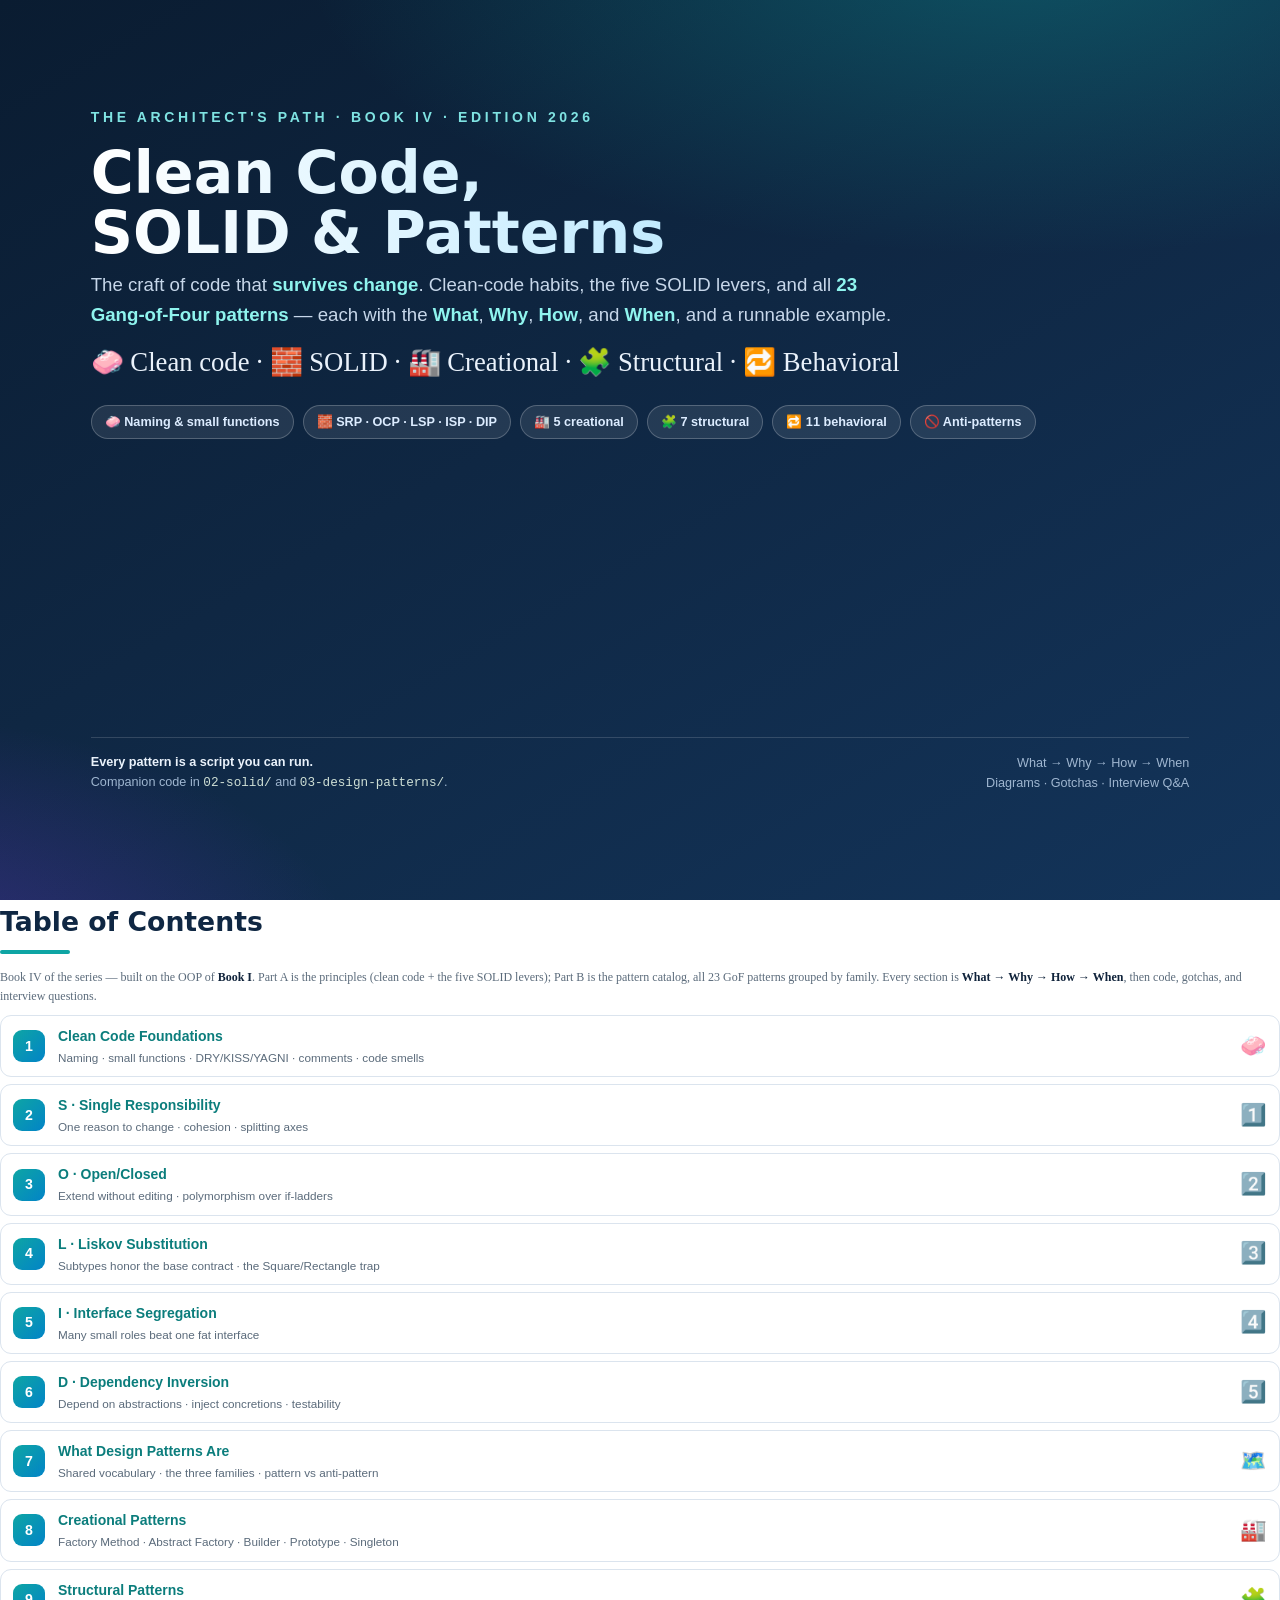
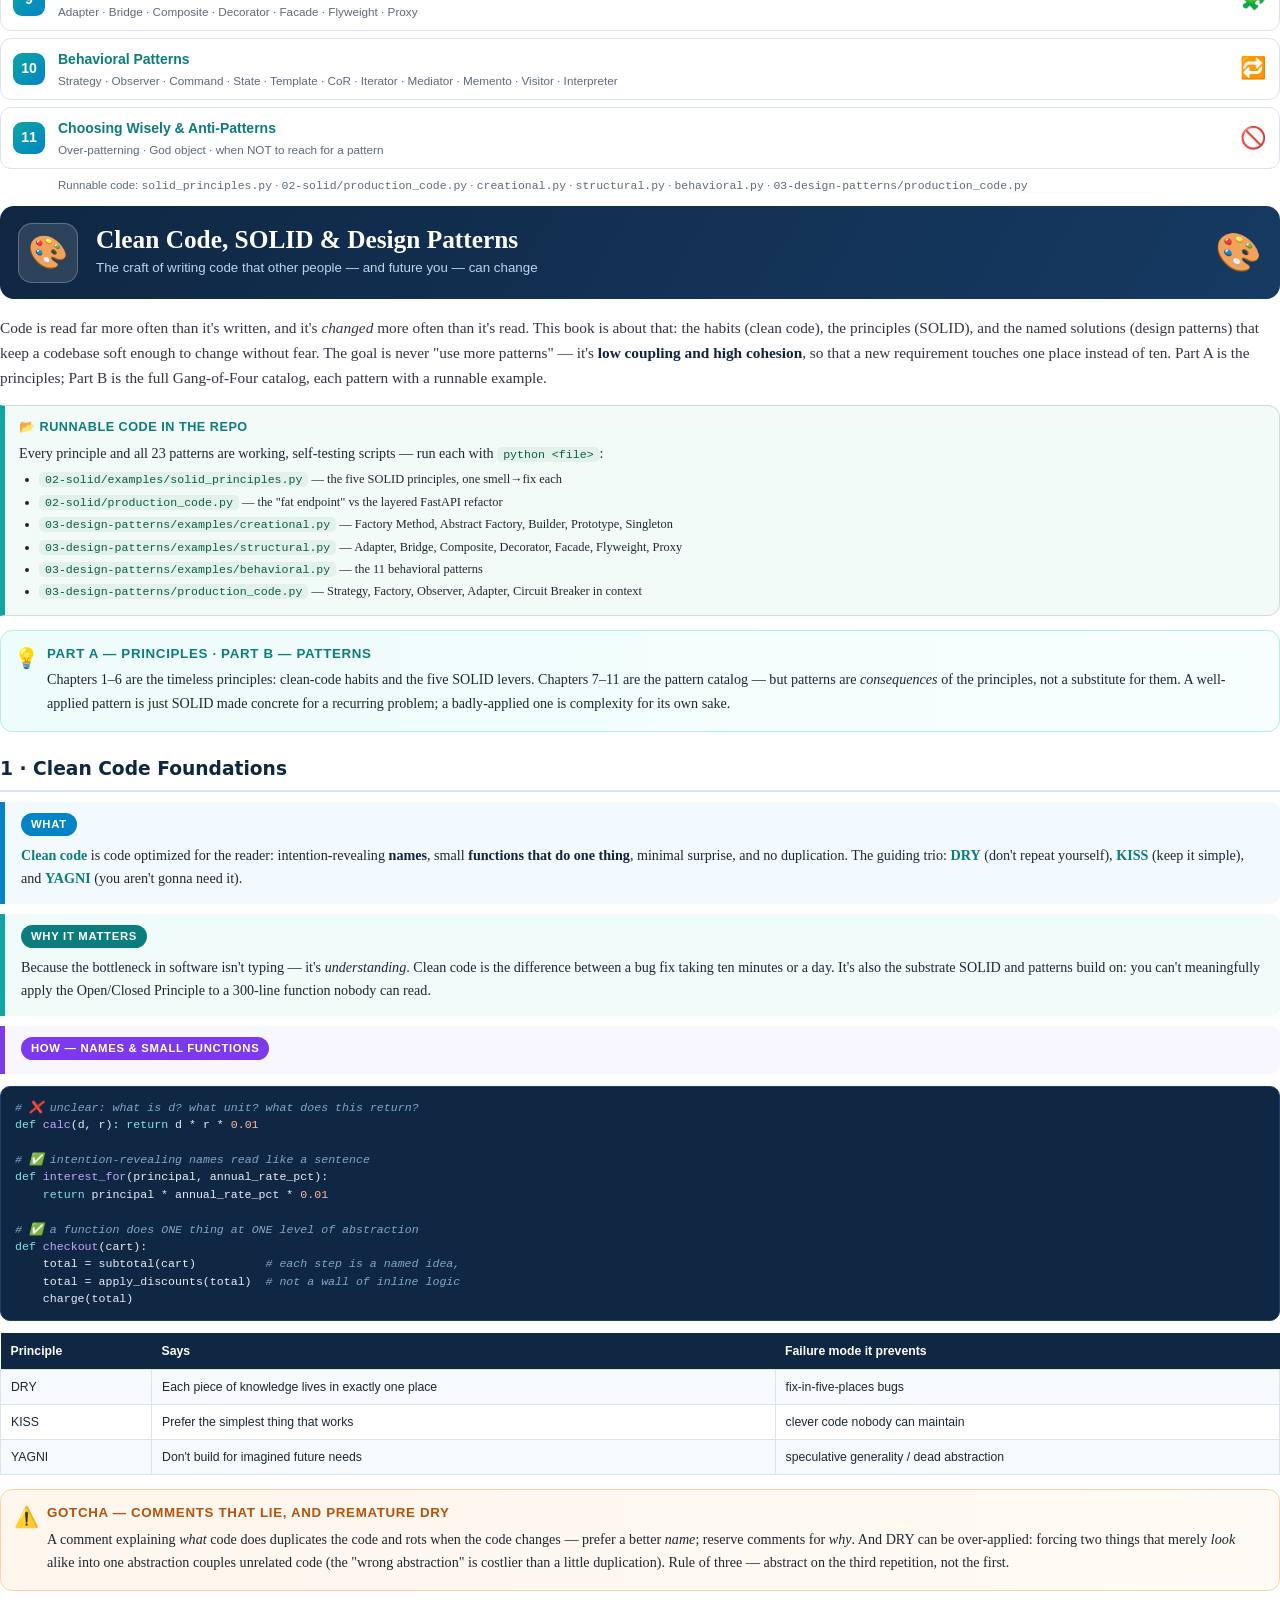
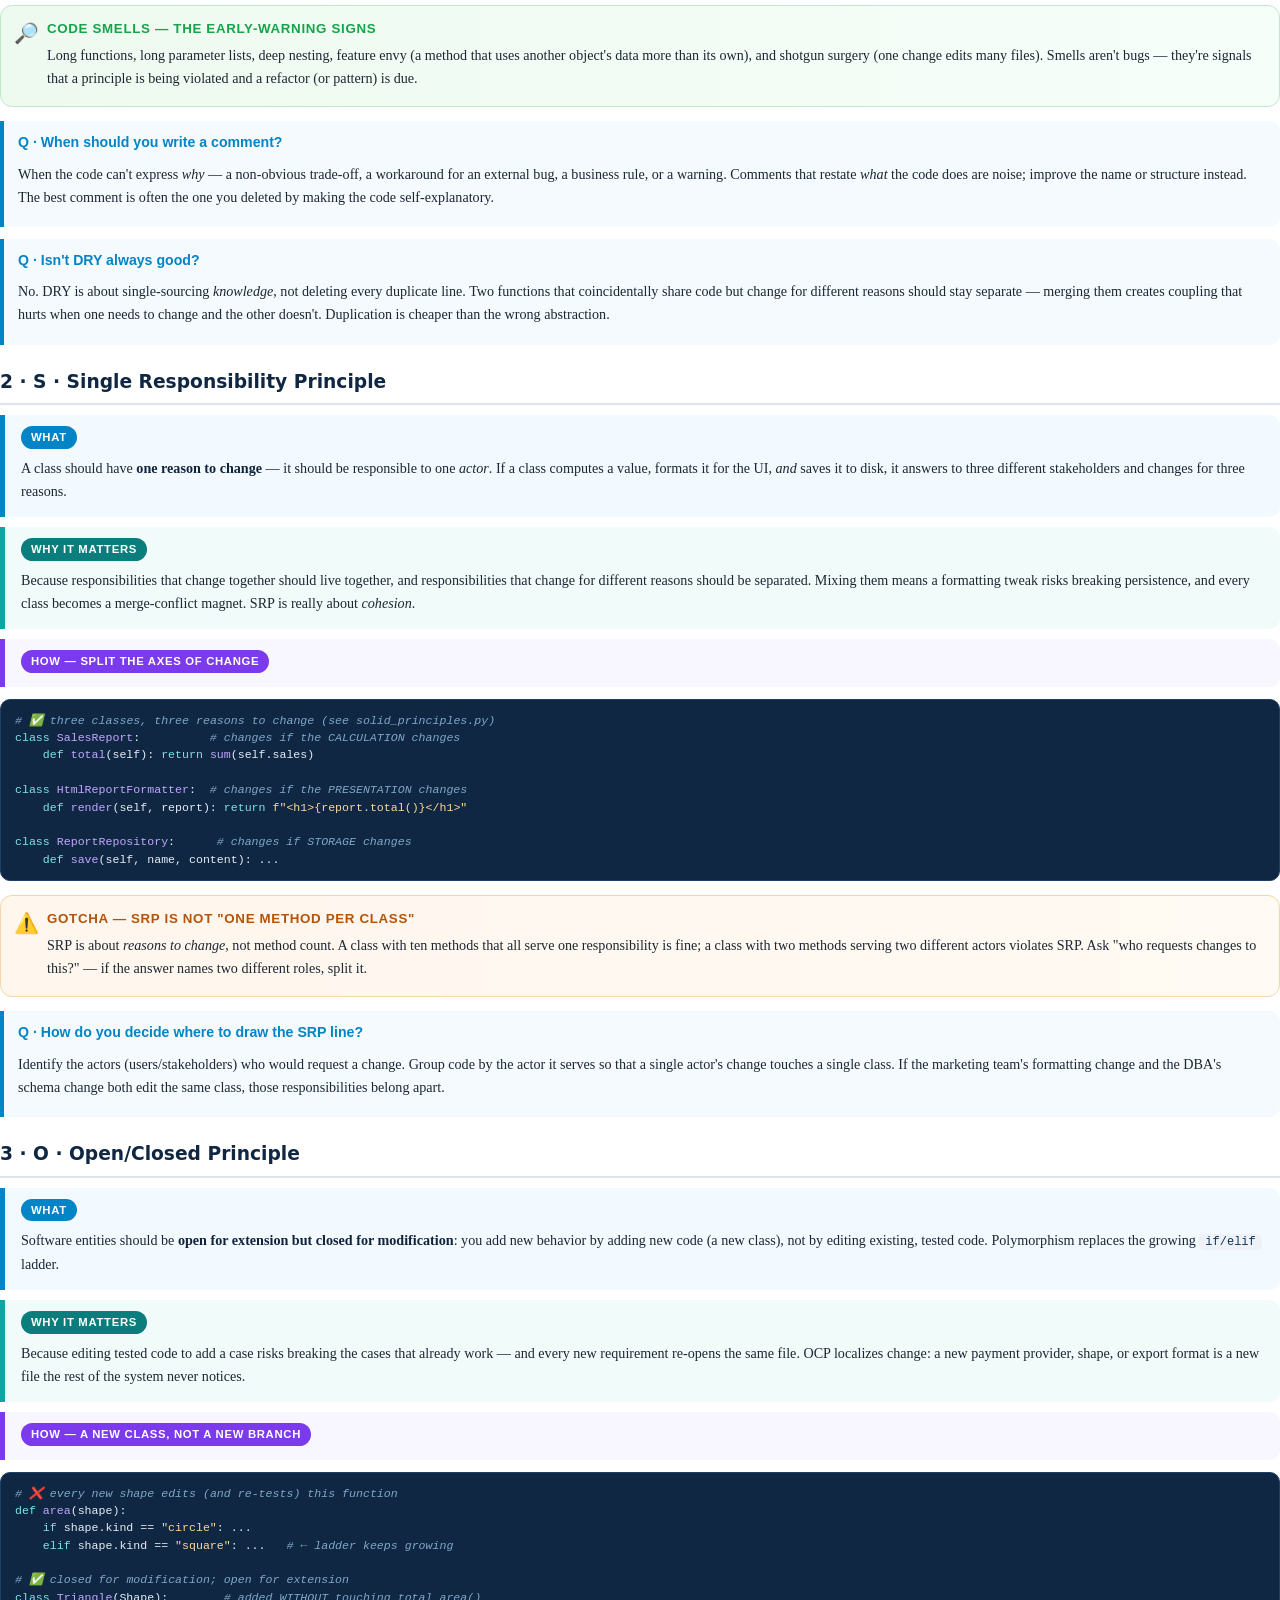
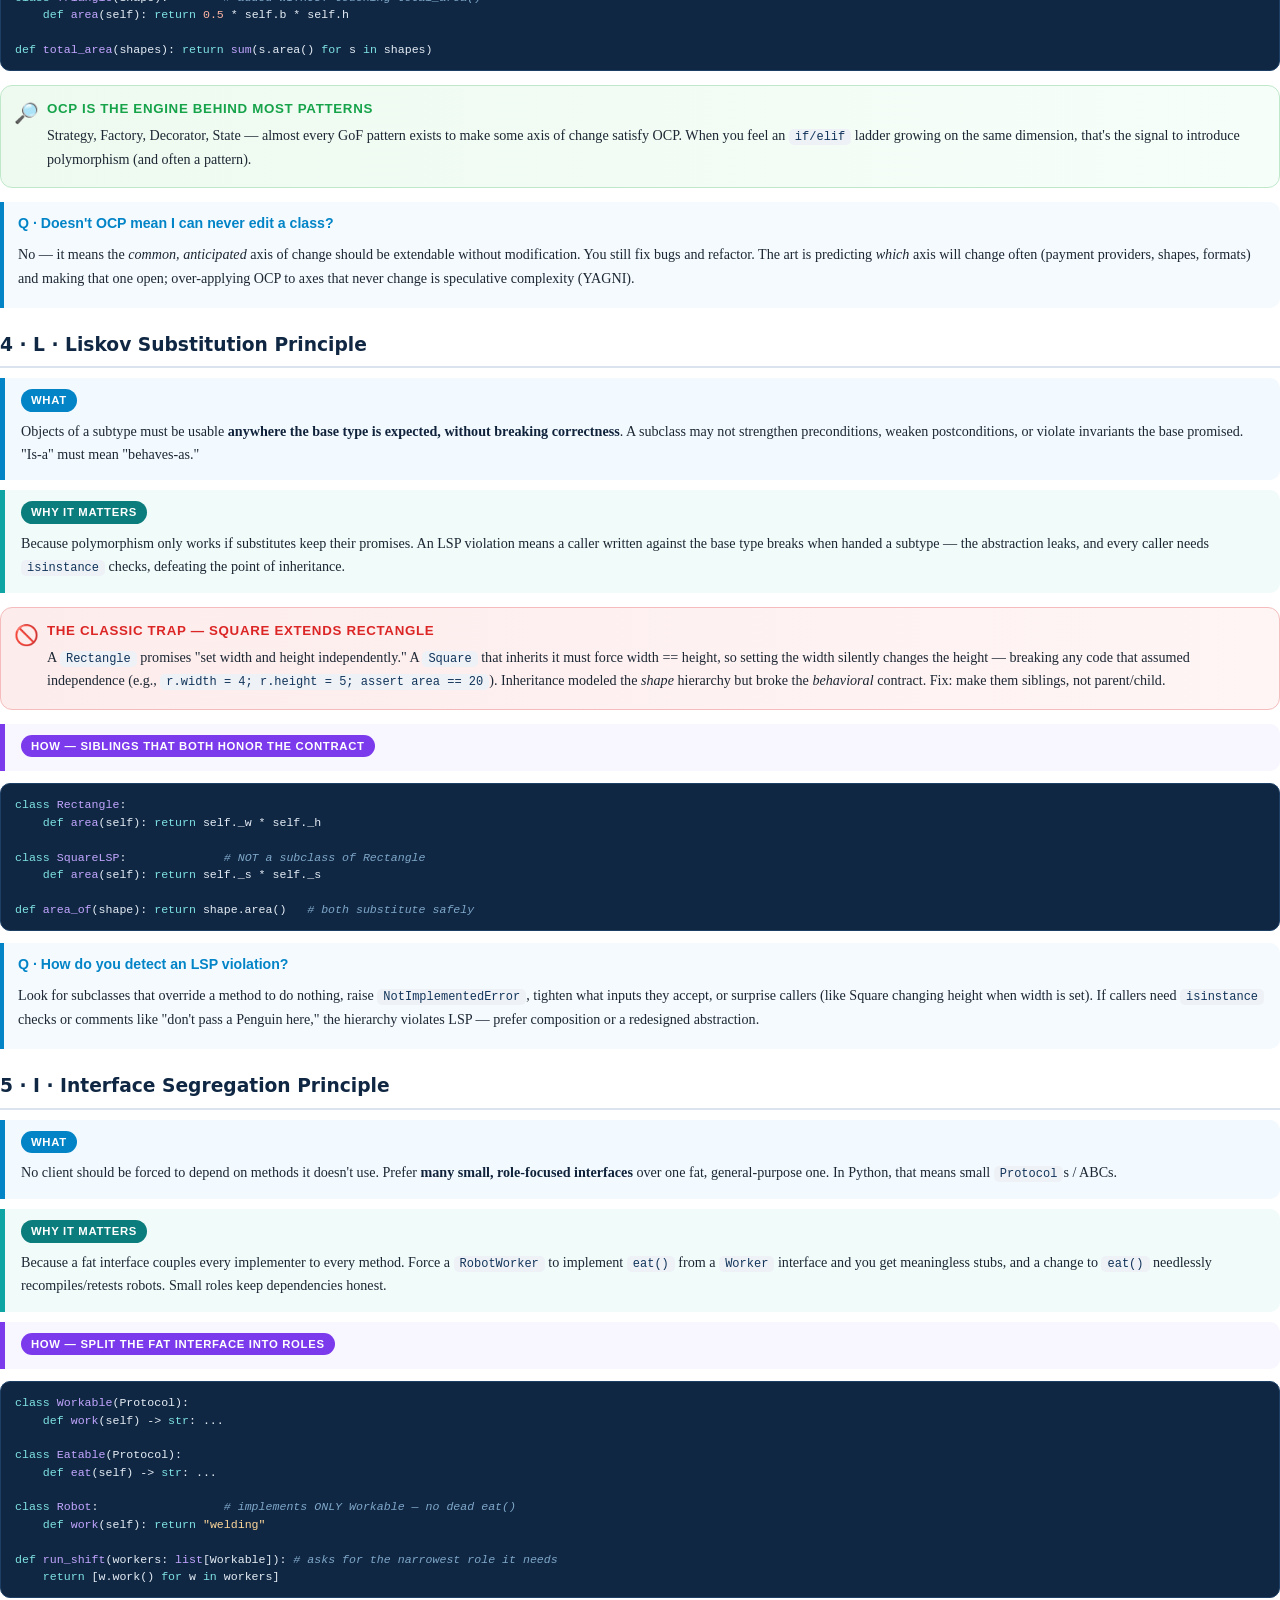
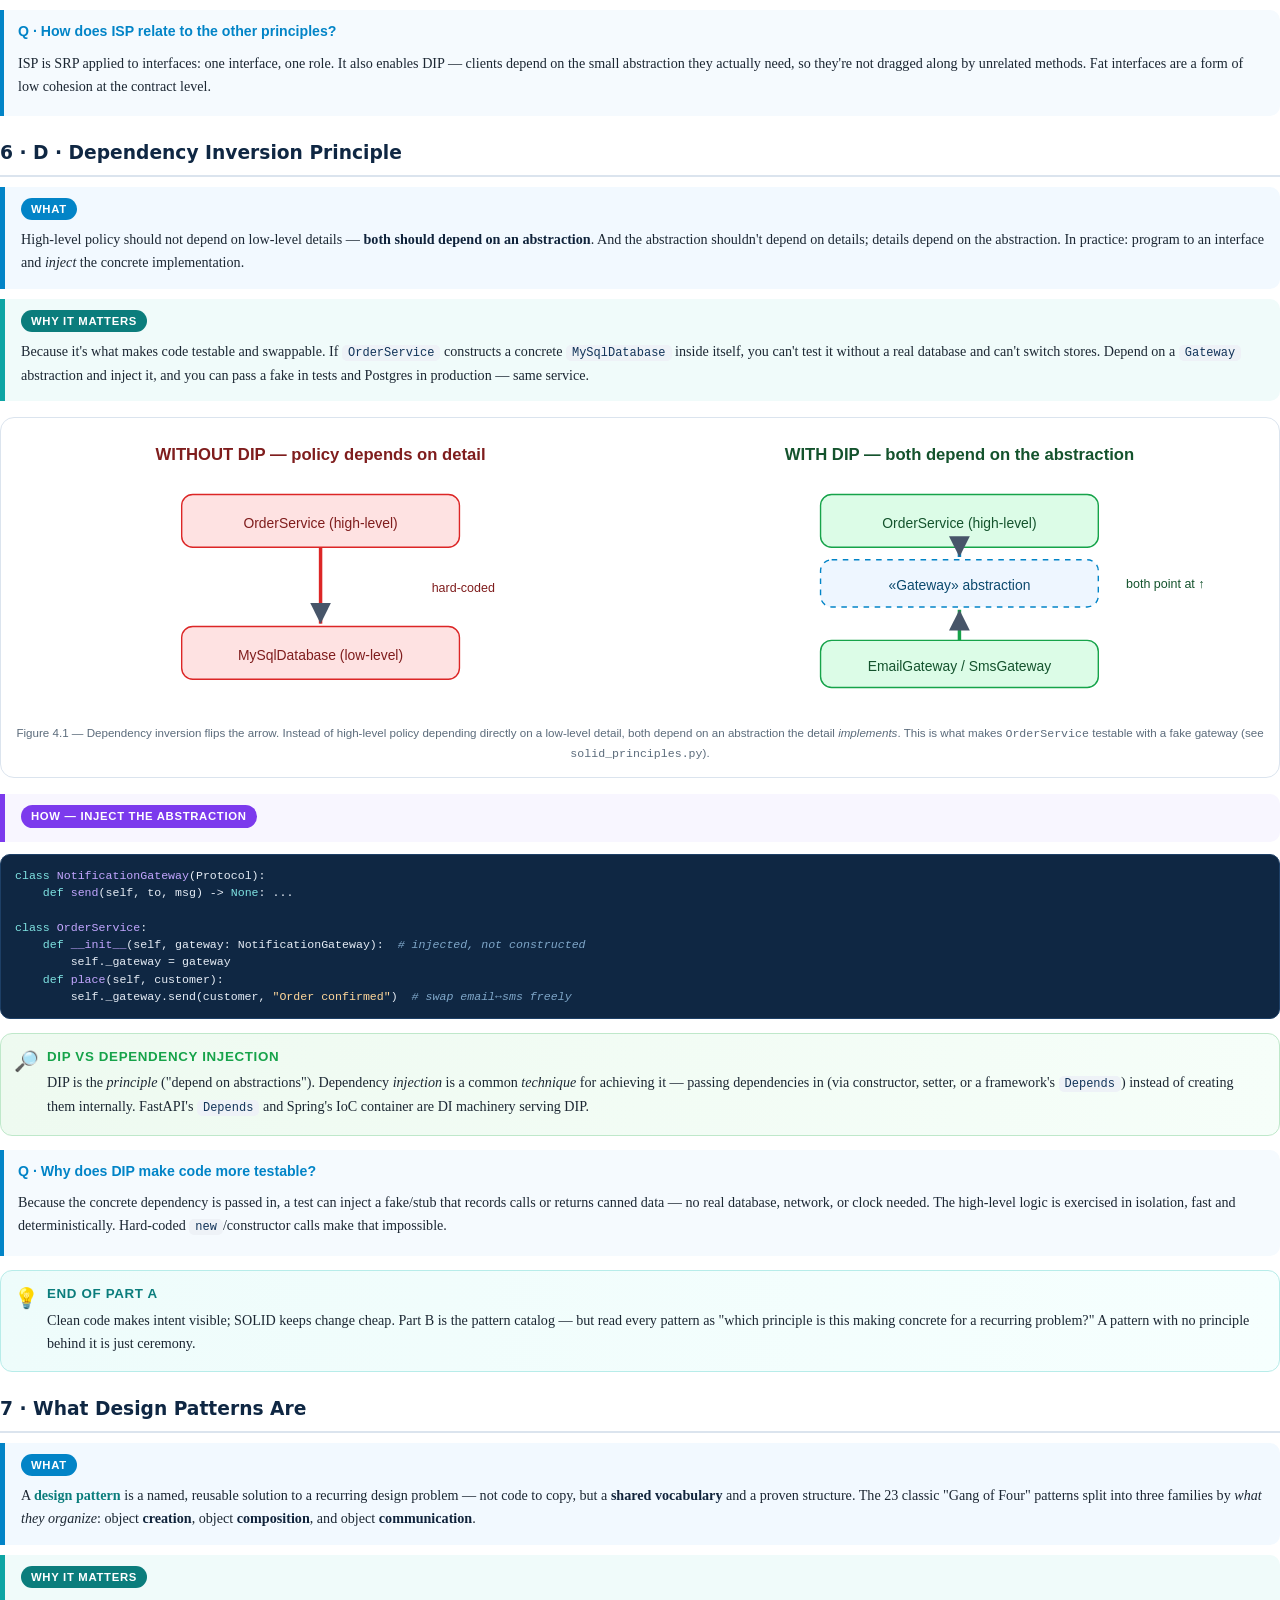
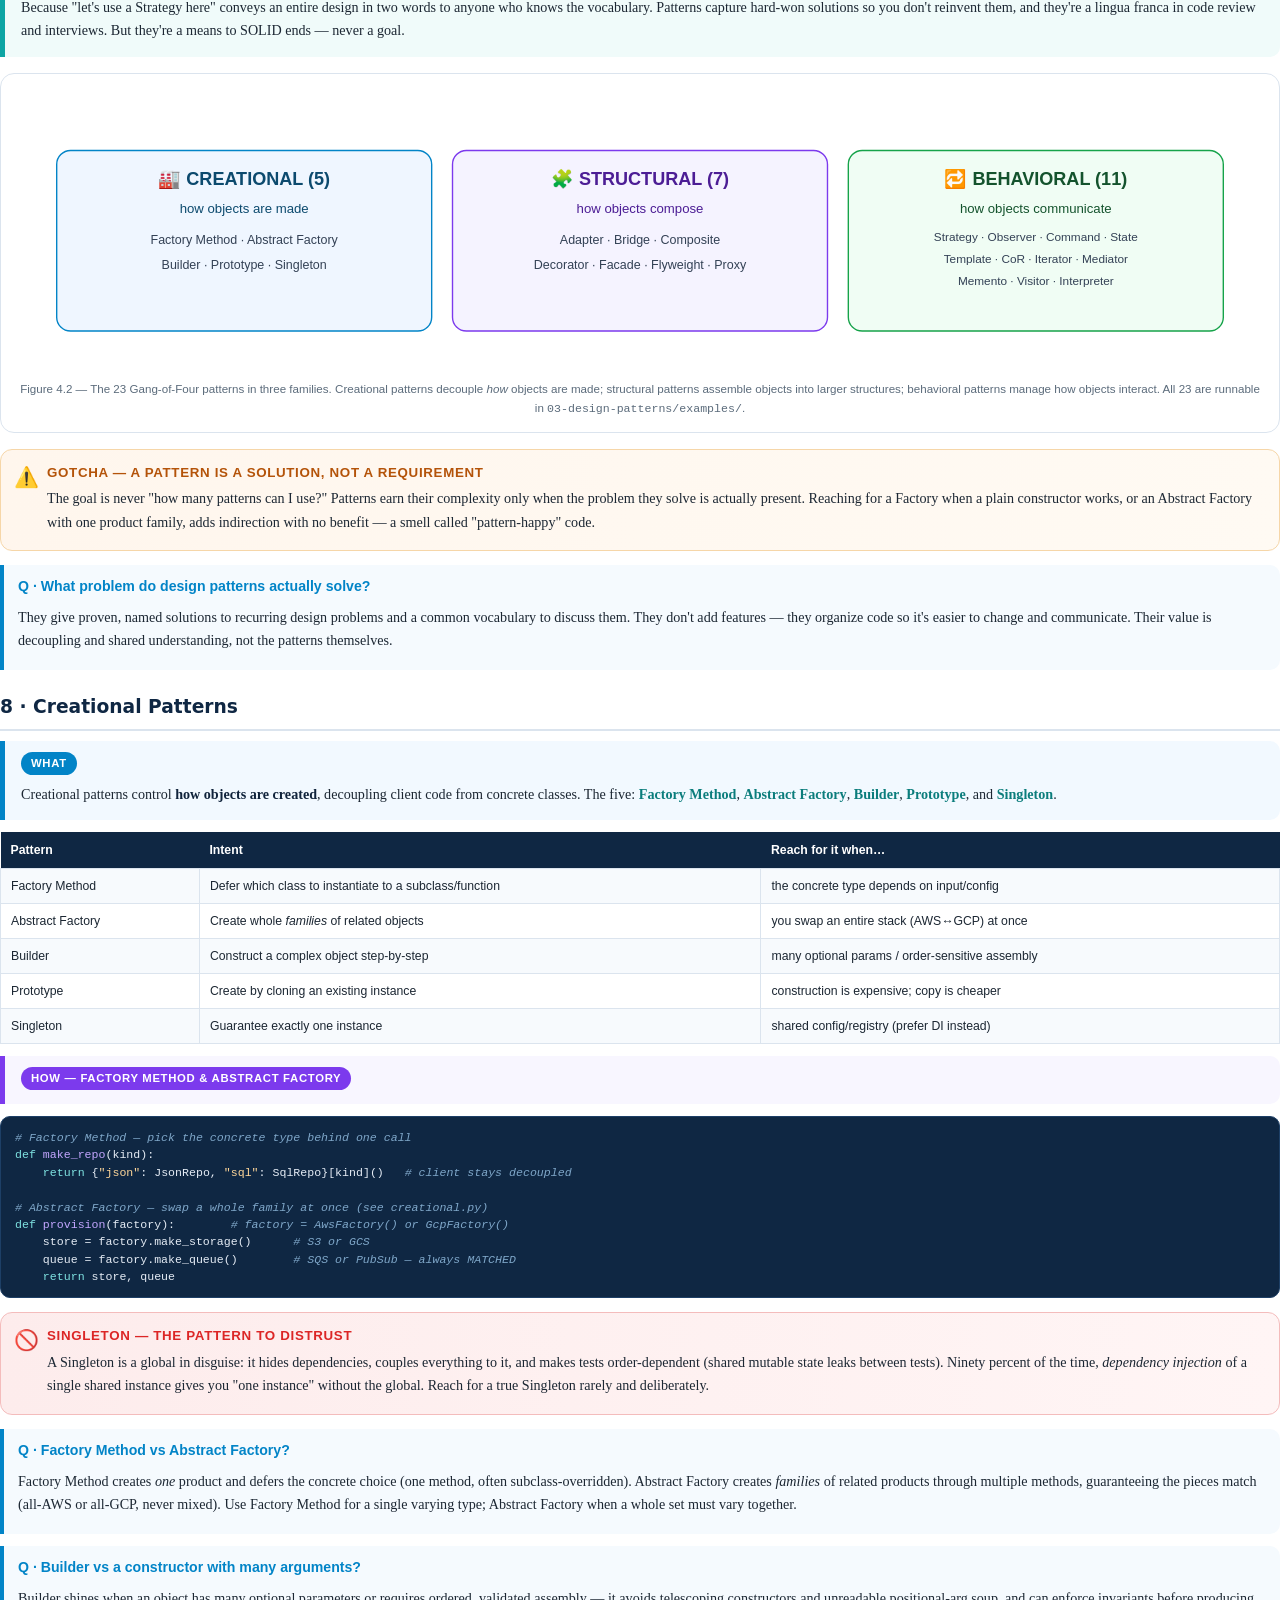
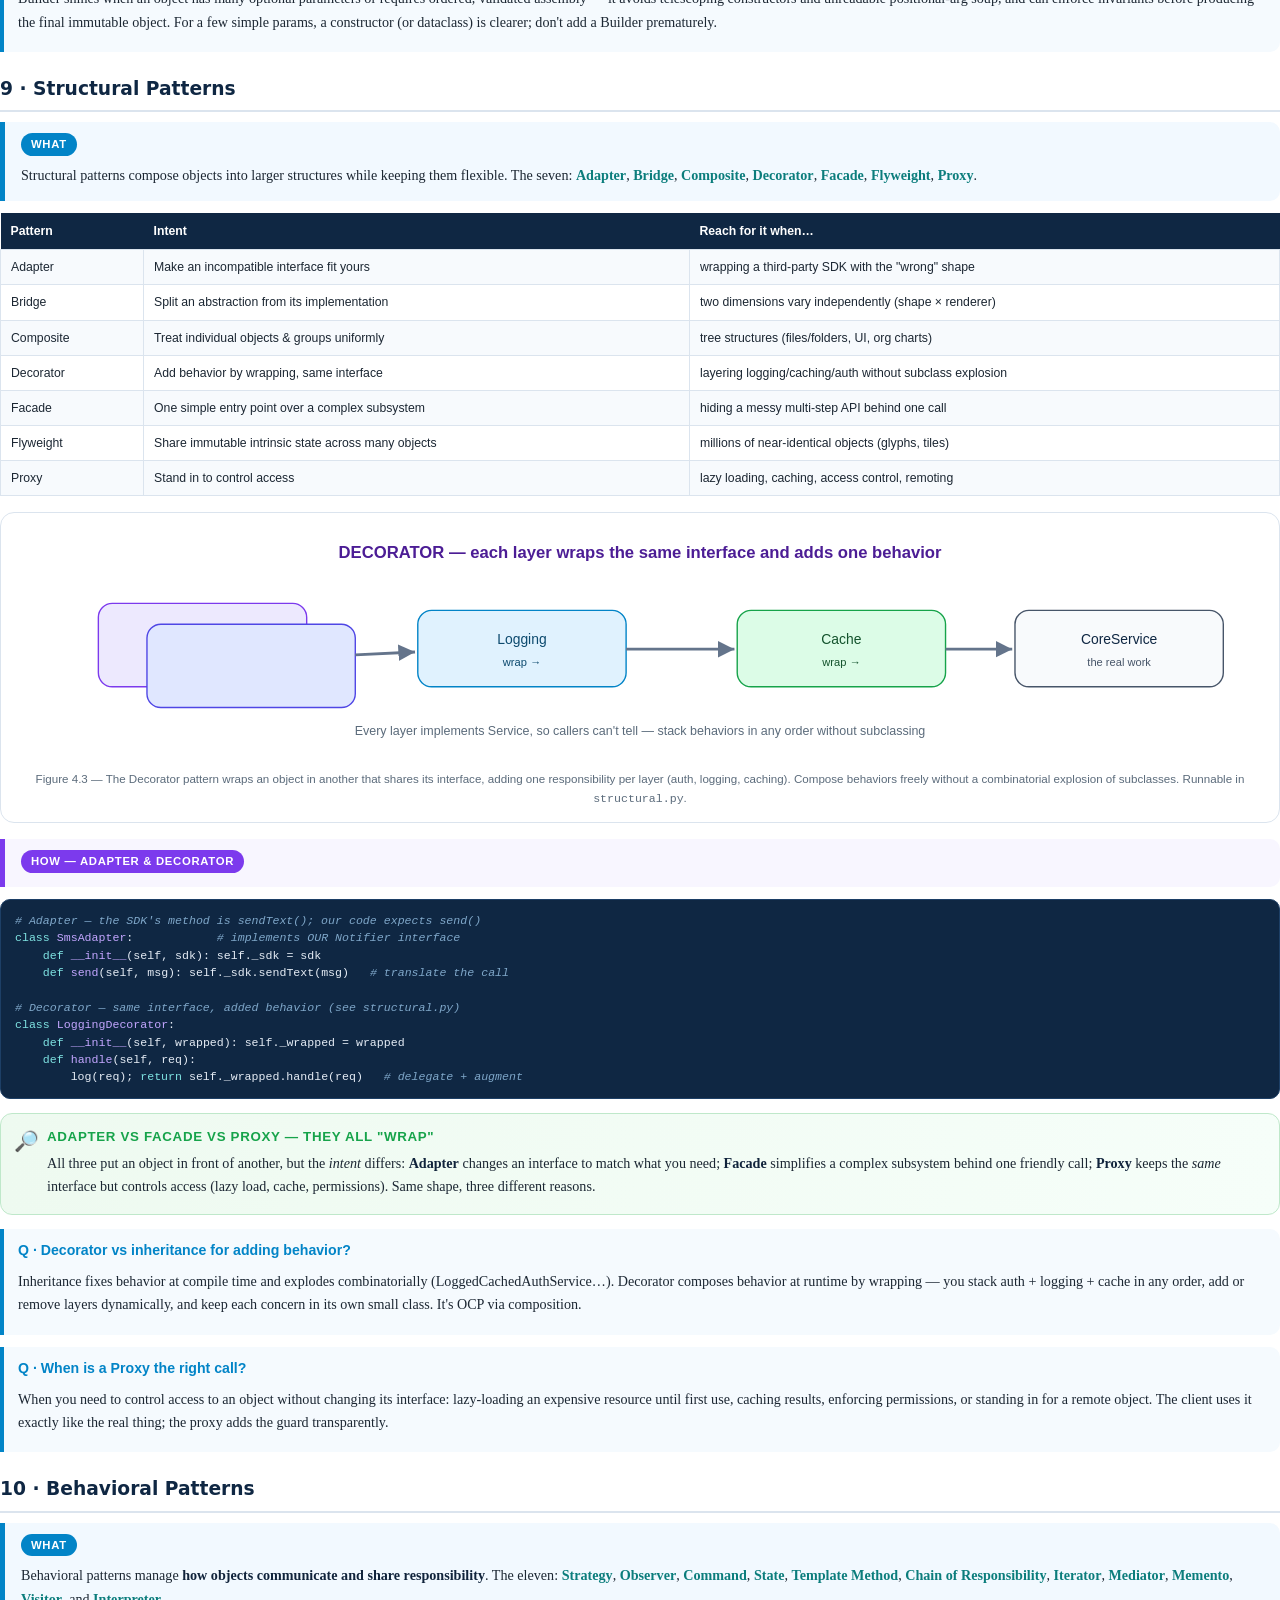
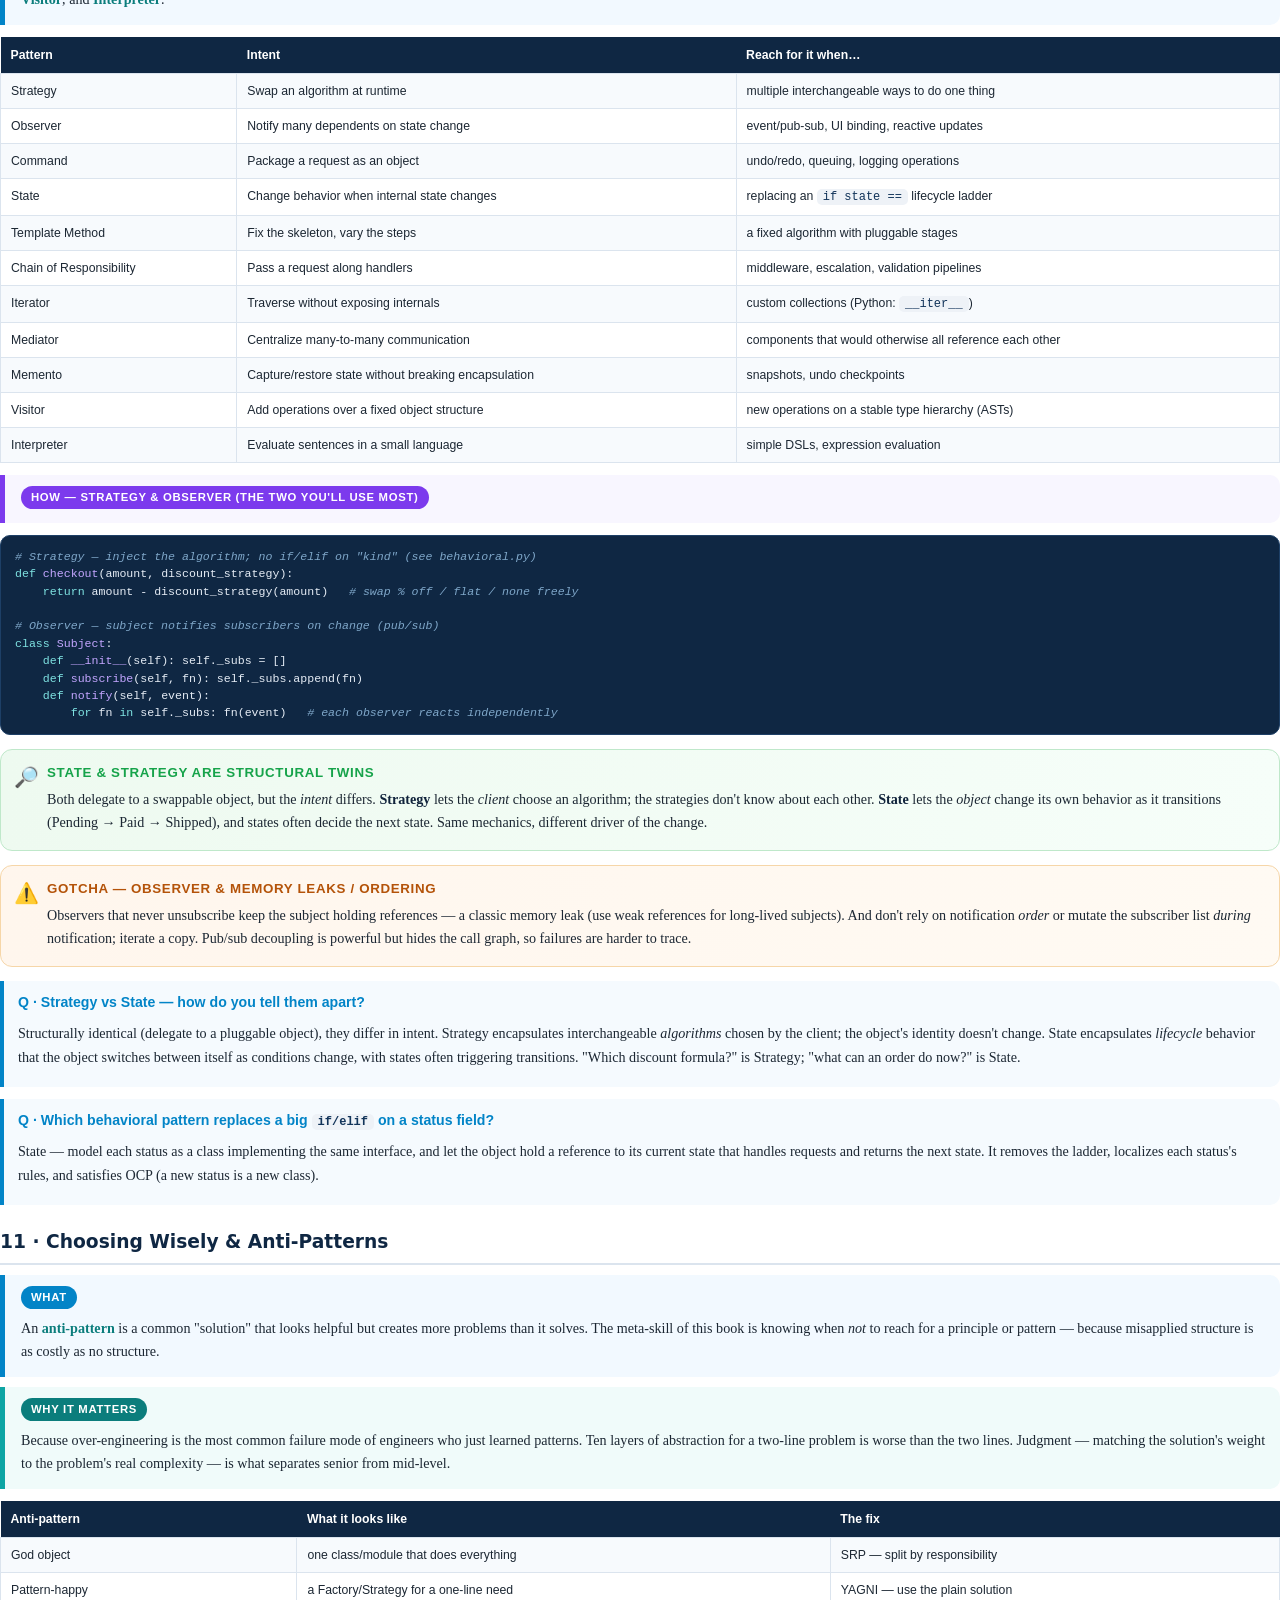
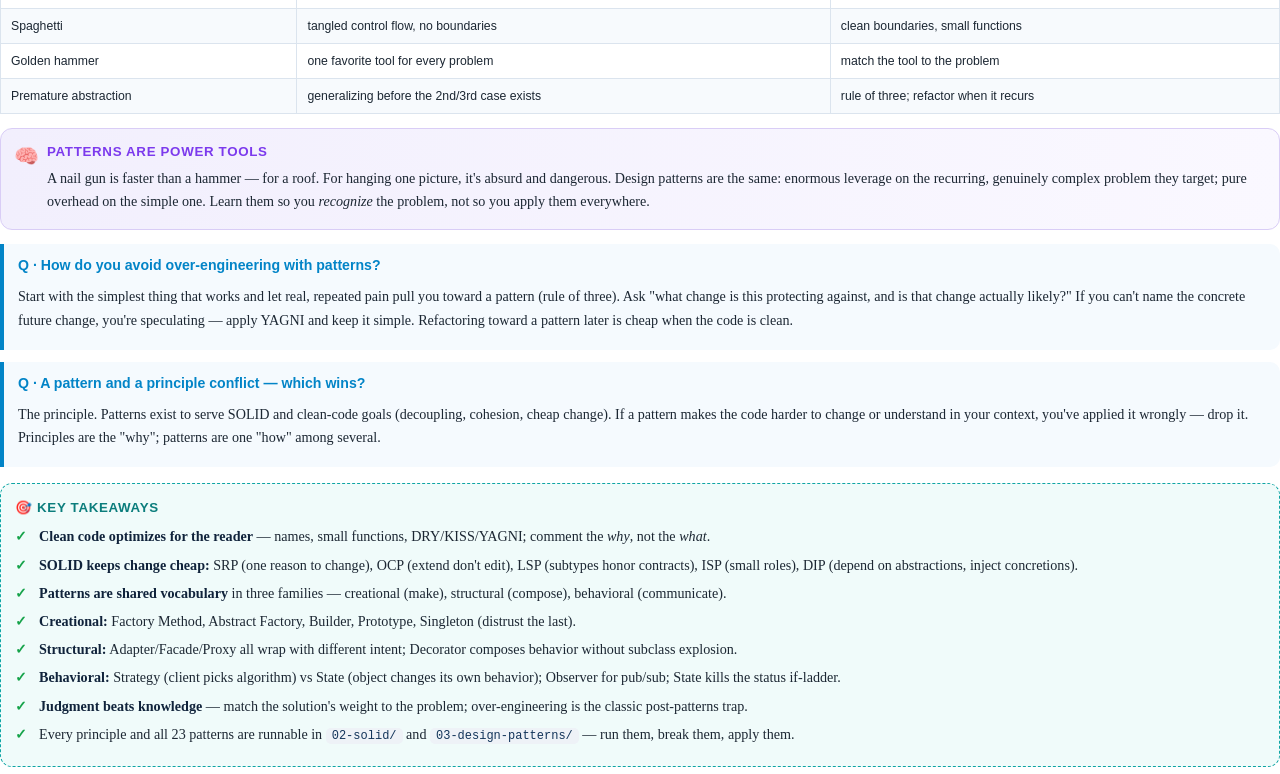
==== study-guide/book-4-clean-code-patterns.html @ 121f7ae0 "Initial commit: curriculum modules, study-guide, protocol microservices (REST/gRPC/GraphQL) with sag" ====
<!DOCTYPE html>
<html lang="en">
<head>
<meta charset="utf-8">
<title>Clean Code, SOLID &amp; Design Patterns — The Architect's Path, Book IV</title>
<link rel="stylesheet" href="architects-path.css">
</head>
<body>

<!-- ============================ COVER ============================ -->
<section class="cover">
  <div>
    <div class="kicker">The Architect's Path · Book IV · Edition 2026</div>
    <h1>Clean Code,<br>SOLID &amp; Patterns</h1>
    <div class="sub">The craft of code that <strong style="color:#8ff4ee">survives change</strong>. Clean-code habits, the five SOLID levers, and all <strong style="color:#8ff4ee">23 Gang-of-Four patterns</strong> — each with the <strong style="color:#8ff4ee">What</strong>, <strong style="color:#8ff4ee">Why</strong>, <strong style="color:#8ff4ee">How</strong>, and <strong style="color:#8ff4ee">When</strong>, and a runnable example.</div>
    <div class="stackrow">🧼 Clean code · 🧱 SOLID · 🏭 Creational · 🧩 Structural · 🔁 Behavioral</div>
    <div class="badges">
      <span class="badge">🧼 Naming &amp; small functions</span>
      <span class="badge">🧱 SRP · OCP · LSP · ISP · DIP</span>
      <span class="badge">🏭 5 creational</span>
      <span class="badge">🧩 7 structural</span>
      <span class="badge">🔁 11 behavioral</span>
      <span class="badge">🚫 Anti-patterns</span>
    </div>
  </div>
  <div class="foot">
    <div><strong style="color:#eaf2fb">Every pattern is a script you can run.</strong><br>Companion code in <code style="color:#cfe0d6">02-solid/</code> and <code style="color:#cfe0d6">03-design-patterns/</code>.</div>
    <div style="text-align:right">What → Why → How → When<br>Diagrams · Gotchas · Interview Q&amp;A</div>
  </div>
</section>

<!-- ============================ TOC ============================ -->
<section class="toc">
  <h2>Table of Contents</h2>
  <div class="rule"></div>
  <p class="small">Book IV of the series — built on the OOP of <strong>Book I</strong>. Part&nbsp;A is the principles (clean code + the five SOLID levers); Part&nbsp;B is the pattern catalog, all 23 GoF patterns grouped by family. Every section is <strong>What → Why → How → When</strong>, then code, gotchas, and interview questions.</p>
  <ol>
    <li><span class="n">1</span><div><div class="tt"><a href="#s1">Clean Code Foundations</a></div><div class="dd">Naming · small functions · DRY/KISS/YAGNI · comments · code smells</div></div><span class="ic">🧼</span></li>
    <li><span class="n">2</span><div><div class="tt"><a href="#s2">S · Single Responsibility</a></div><div class="dd">One reason to change · cohesion · splitting axes</div></div><span class="ic">1️⃣</span></li>
    <li><span class="n">3</span><div><div class="tt"><a href="#s3">O · Open/Closed</a></div><div class="dd">Extend without editing · polymorphism over if-ladders</div></div><span class="ic">2️⃣</span></li>
    <li><span class="n">4</span><div><div class="tt"><a href="#s4">L · Liskov Substitution</a></div><div class="dd">Subtypes honor the base contract · the Square/Rectangle trap</div></div><span class="ic">3️⃣</span></li>
    <li><span class="n">5</span><div><div class="tt"><a href="#s5">I · Interface Segregation</a></div><div class="dd">Many small roles beat one fat interface</div></div><span class="ic">4️⃣</span></li>
    <li><span class="n">6</span><div><div class="tt"><a href="#s6">D · Dependency Inversion</a></div><div class="dd">Depend on abstractions · inject concretions · testability</div></div><span class="ic">5️⃣</span></li>
    <li><span class="n">7</span><div><div class="tt"><a href="#s7">What Design Patterns Are</a></div><div class="dd">Shared vocabulary · the three families · pattern vs anti-pattern</div></div><span class="ic">🗺️</span></li>
    <li><span class="n">8</span><div><div class="tt"><a href="#s8">Creational Patterns</a></div><div class="dd">Factory Method · Abstract Factory · Builder · Prototype · Singleton</div></div><span class="ic">🏭</span></li>
    <li><span class="n">9</span><div><div class="tt"><a href="#s9">Structural Patterns</a></div><div class="dd">Adapter · Bridge · Composite · Decorator · Facade · Flyweight · Proxy</div></div><span class="ic">🧩</span></li>
    <li><span class="n">10</span><div><div class="tt"><a href="#s10">Behavioral Patterns</a></div><div class="dd">Strategy · Observer · Command · State · Template · CoR · Iterator · Mediator · Memento · Visitor · Interpreter</div></div><span class="ic">🔁</span></li>
    <li><span class="n">11</span><div><div class="tt"><a href="#s11">Choosing Wisely &amp; Anti-Patterns</a></div><div class="dd">Over-patterning · God object · when NOT to reach for a pattern</div></div><span class="ic">🚫</span></li>
  </ol>
  <div class="subitems">Runnable code: <code>solid_principles.py</code> · <code>02-solid/production_code.py</code> · <code>creational.py</code> · <code>structural.py</code> · <code>behavioral.py</code> · <code>03-design-patterns/production_code.py</code></div>
</section>

<!-- ============================ CHAPTER SHELL ============================ -->
<section class="chapter" id="s0">
  <div class="ch-head">
    <div class="num">🎨</div>
    <div><div class="t">Clean Code, SOLID &amp; Design Patterns</div>
    <div class="s">The craft of writing code that other people — and future you — can change</div></div>
    <div class="ico">🎨</div>
  </div>

  <p class="lead">Code is read far more often than it's written, and it's <em>changed</em> more often than it's read. This book is about that: the habits (clean code), the principles (SOLID), and the named solutions (design patterns) that keep a codebase soft enough to change without fear. The goal is never "use more patterns" — it's <strong>low coupling and high cohesion</strong>, so that a new requirement touches one place instead of ten. Part&nbsp;A is the principles; Part&nbsp;B is the full Gang-of-Four catalog, each pattern with a runnable example.</p>

  <div class="coderef"><div class="h">📂 Runnable code in the repo</div><p style="margin:0 0 3px">Every principle and all 23 patterns are working, self-testing scripts — run each with <span class="path">python &lt;file&gt;</span>:</p>
  <ul>
    <li><span class="path">02-solid/examples/solid_principles.py</span> — the five SOLID principles, one smell→fix each</li>
    <li><span class="path">02-solid/production_code.py</span> — the "fat endpoint" vs the layered FastAPI refactor</li>
    <li><span class="path">03-design-patterns/examples/creational.py</span> — Factory Method, Abstract Factory, Builder, Prototype, Singleton</li>
    <li><span class="path">03-design-patterns/examples/structural.py</span> — Adapter, Bridge, Composite, Decorator, Facade, Flyweight, Proxy</li>
    <li><span class="path">03-design-patterns/examples/behavioral.py</span> — the 11 behavioral patterns</li>
    <li><span class="path">03-design-patterns/production_code.py</span> — Strategy, Factory, Observer, Adapter, Circuit Breaker in context</li>
  </ul></div>

  <div class="box bigidea"><span class="ic">💡</span><div class="h">Part A — Principles · Part B — Patterns</div>
  <p>Chapters 1–6 are the timeless principles: clean-code habits and the five SOLID levers. Chapters 7–11 are the pattern catalog — but patterns are <em>consequences</em> of the principles, not a substitute for them. A well-applied pattern is just SOLID made concrete for a recurring problem; a badly-applied one is complexity for its own sake.</p></div>

  <!-- ===================== 1 : CLEAN CODE ===================== -->
  <h2 class="sec" id="s1">1 · Clean Code Foundations</h2>

  <div class="def what"><span class="lab">What</span><p><em class="term">Clean code</em> is code optimized for the reader: intention-revealing <strong>names</strong>, small <strong>functions that do one thing</strong>, minimal surprise, and no duplication. The guiding trio: <em class="term">DRY</em> (don't repeat yourself), <em class="term">KISS</em> (keep it simple), and <em class="term">YAGNI</em> (you aren't gonna need it).</p></div>

  <div class="def why"><span class="lab">Why it matters</span><p>Because the bottleneck in software isn't typing — it's <em>understanding</em>. Clean code is the difference between a bug fix taking ten minutes or a day. It's also the substrate SOLID and patterns build on: you can't meaningfully apply the Open/Closed Principle to a 300-line function nobody can read.</p></div>

  <div class="def how"><span class="lab">How — names &amp; small functions</span></div>
<pre><span class="c"># ❌ unclear: what is d? what unit? what does this return?</span>
<span class="k">def</span> <span class="f">calc</span>(d, r): <span class="k">return</span> d * r * <span class="n">0.01</span>

<span class="c"># ✅ intention-revealing names read like a sentence</span>
<span class="k">def</span> <span class="f">interest_for</span>(principal, annual_rate_pct):
    <span class="k">return</span> principal * annual_rate_pct * <span class="n">0.01</span>

<span class="c"># ✅ a function does ONE thing at ONE level of abstraction</span>
<span class="k">def</span> <span class="f">checkout</span>(cart):
    total = subtotal(cart)          <span class="c"># each step is a named idea,</span>
    total = apply_discounts(total)  <span class="c"># not a wall of inline logic</span>
    charge(total)</pre>

  <table>
    <tr><th>Principle</th><th>Says</th><th>Failure mode it prevents</th></tr>
    <tr><td>DRY</td><td>Each piece of knowledge lives in exactly one place</td><td>fix-in-five-places bugs</td></tr>
    <tr><td>KISS</td><td>Prefer the simplest thing that works</td><td>clever code nobody can maintain</td></tr>
    <tr><td>YAGNI</td><td>Don't build for imagined future needs</td><td>speculative generality / dead abstraction</td></tr>
  </table>

  <div class="box gotcha"><span class="ic">⚠️</span><div class="h">Gotcha — comments that lie, and premature DRY</div>
  <p>A comment explaining <em>what</em> code does duplicates the code and rots when the code changes — prefer a better <em>name</em>; reserve comments for <em>why</em>. And DRY can be over-applied: forcing two things that merely <em>look</em> alike into one abstraction couples unrelated code (the "wrong abstraction" is costlier than a little duplication). Rule of three — abstract on the third repetition, not the first.</p></div>

  <div class="box insight"><span class="ic">🔎</span><div class="h">Code smells — the early-warning signs</div>
  <p>Long functions, long parameter lists, deep nesting, feature envy (a method that uses another object's data more than its own), and shotgun surgery (one change edits many files). Smells aren't bugs — they're signals that a principle is being violated and a refactor (or pattern) is due.</p></div>

  <div class="qa"><div class="q">Q · When should you write a comment?</div>
  <p>When the code can't express <em>why</em> — a non-obvious trade-off, a workaround for an external bug, a business rule, or a warning. Comments that restate <em>what</em> the code does are noise; improve the name or structure instead. The best comment is often the one you deleted by making the code self-explanatory.</p></div>

  <div class="qa"><div class="q">Q · Isn't DRY always good?</div>
  <p>No. DRY is about single-sourcing <em>knowledge</em>, not deleting every duplicate line. Two functions that coincidentally share code but change for different reasons should stay separate — merging them creates coupling that hurts when one needs to change and the other doesn't. Duplication is cheaper than the wrong abstraction.</p></div>

  <!-- ===================== 2 : SRP ===================== -->
  <h2 class="sec" id="s2">2 · S · Single Responsibility Principle</h2>

  <div class="def what"><span class="lab">What</span><p>A class should have <strong>one reason to change</strong> — it should be responsible to one <em>actor</em>. If a class computes a value, formats it for the UI, <em>and</em> saves it to disk, it answers to three different stakeholders and changes for three reasons.</p></div>

  <div class="def why"><span class="lab">Why it matters</span><p>Because responsibilities that change together should live together, and responsibilities that change for different reasons should be separated. Mixing them means a formatting tweak risks breaking persistence, and every class becomes a merge-conflict magnet. SRP is really about <em>cohesion</em>.</p></div>

  <div class="def how"><span class="lab">How — split the axes of change</span></div>
<pre><span class="c"># ✅ three classes, three reasons to change (see solid_principles.py)</span>
<span class="k">class</span> <span class="f">SalesReport</span>:          <span class="c"># changes if the CALCULATION changes</span>
    <span class="k">def</span> <span class="f">total</span>(self): <span class="k">return</span> <span class="f">sum</span>(self.sales)

<span class="k">class</span> <span class="f">HtmlReportFormatter</span>:  <span class="c"># changes if the PRESENTATION changes</span>
    <span class="k">def</span> <span class="f">render</span>(self, report): <span class="k">return</span> <span class="s">f"&lt;h1&gt;{report.total()}&lt;/h1&gt;"</span>

<span class="k">class</span> <span class="f">ReportRepository</span>:      <span class="c"># changes if STORAGE changes</span>
    <span class="k">def</span> <span class="f">save</span>(self, name, content): ...</pre>

  <div class="box gotcha"><span class="ic">⚠️</span><div class="h">Gotcha — SRP is not "one method per class"</div>
  <p>SRP is about <em>reasons to change</em>, not method count. A class with ten methods that all serve one responsibility is fine; a class with two methods serving two different actors violates SRP. Ask "who requests changes to this?" — if the answer names two different roles, split it.</p></div>

  <div class="qa"><div class="q">Q · How do you decide where to draw the SRP line?</div>
  <p>Identify the actors (users/stakeholders) who would request a change. Group code by the actor it serves so that a single actor's change touches a single class. If the marketing team's formatting change and the DBA's schema change both edit the same class, those responsibilities belong apart.</p></div>

  <!-- ===================== 3 : OCP ===================== -->
  <h2 class="sec" id="s3">3 · O · Open/Closed Principle</h2>

  <div class="def what"><span class="lab">What</span><p>Software entities should be <strong>open for extension but closed for modification</strong>: you add new behavior by adding new code (a new class), not by editing existing, tested code. Polymorphism replaces the growing <code class="inl">if/elif</code> ladder.</p></div>

  <div class="def why"><span class="lab">Why it matters</span><p>Because editing tested code to add a case risks breaking the cases that already work — and every new requirement re-opens the same file. OCP localizes change: a new payment provider, shape, or export format is a new file the rest of the system never notices.</p></div>

  <div class="def how"><span class="lab">How — a new class, not a new branch</span></div>
<pre><span class="c"># ❌ every new shape edits (and re-tests) this function</span>
<span class="k">def</span> <span class="f">area</span>(shape):
    <span class="k">if</span> shape.kind == <span class="s">"circle"</span>: ...
    <span class="k">elif</span> shape.kind == <span class="s">"square"</span>: ...   <span class="c"># ← ladder keeps growing</span>

<span class="c"># ✅ closed for modification; open for extension</span>
<span class="k">class</span> <span class="f">Triangle</span>(Shape):        <span class="c"># added WITHOUT touching total_area()</span>
    <span class="k">def</span> <span class="f">area</span>(self): <span class="k">return</span> <span class="n">0.5</span> * self.b * self.h

<span class="k">def</span> <span class="f">total_area</span>(shapes): <span class="k">return</span> <span class="f">sum</span>(s.area() <span class="k">for</span> s <span class="k">in</span> shapes)</pre>

  <div class="box insight"><span class="ic">🔎</span><div class="h">OCP is the engine behind most patterns</div>
  <p>Strategy, Factory, Decorator, State — almost every GoF pattern exists to make some axis of change satisfy OCP. When you feel an <code class="inl">if/elif</code> ladder growing on the same dimension, that's the signal to introduce polymorphism (and often a pattern).</p></div>

  <div class="qa"><div class="q">Q · Doesn't OCP mean I can never edit a class?</div>
  <p>No — it means the <em>common, anticipated</em> axis of change should be extendable without modification. You still fix bugs and refactor. The art is predicting <em>which</em> axis will change often (payment providers, shapes, formats) and making that one open; over-applying OCP to axes that never change is speculative complexity (YAGNI).</p></div>

  <!-- ===================== 4 : LSP ===================== -->
  <h2 class="sec" id="s4">4 · L · Liskov Substitution Principle</h2>

  <div class="def what"><span class="lab">What</span><p>Objects of a subtype must be usable <strong>anywhere the base type is expected, without breaking correctness</strong>. A subclass may not strengthen preconditions, weaken postconditions, or violate invariants the base promised. "Is-a" must mean "behaves-as."</p></div>

  <div class="def why"><span class="lab">Why it matters</span><p>Because polymorphism only works if substitutes keep their promises. An LSP violation means a caller written against the base type breaks when handed a subtype — the abstraction leaks, and every caller needs <code class="inl">isinstance</code> checks, defeating the point of inheritance.</p></div>

  <div class="box pitfall"><span class="ic">🚫</span><div class="h">The classic trap — Square extends Rectangle</div>
  <p>A <code class="inl">Rectangle</code> promises "set width and height independently." A <code class="inl">Square</code> that inherits it must force width == height, so setting the width silently changes the height — breaking any code that assumed independence (e.g., <code class="inl">r.width = 4; r.height = 5; assert area == 20</code>). Inheritance modeled the <em>shape</em> hierarchy but broke the <em>behavioral</em> contract. Fix: make them siblings, not parent/child.</p></div>

  <div class="def how"><span class="lab">How — siblings that both honor the contract</span></div>
<pre><span class="k">class</span> <span class="f">Rectangle</span>:
    <span class="k">def</span> <span class="f">area</span>(self): <span class="k">return</span> self._w * self._h

<span class="k">class</span> <span class="f">SquareLSP</span>:              <span class="c"># NOT a subclass of Rectangle</span>
    <span class="k">def</span> <span class="f">area</span>(self): <span class="k">return</span> self._s * self._s

<span class="k">def</span> <span class="f">area_of</span>(shape): <span class="k">return</span> shape.area()   <span class="c"># both substitute safely</span></pre>

  <div class="qa"><div class="q">Q · How do you detect an LSP violation?</div>
  <p>Look for subclasses that override a method to do nothing, raise <code class="inl">NotImplementedError</code>, tighten what inputs they accept, or surprise callers (like Square changing height when width is set). If callers need <code class="inl">isinstance</code> checks or comments like "don't pass a Penguin here," the hierarchy violates LSP — prefer composition or a redesigned abstraction.</p></div>

  <!-- ===================== 5 : ISP ===================== -->
  <h2 class="sec" id="s5">5 · I · Interface Segregation Principle</h2>

  <div class="def what"><span class="lab">What</span><p>No client should be forced to depend on methods it doesn't use. Prefer <strong>many small, role-focused interfaces</strong> over one fat, general-purpose one. In Python, that means small <code class="inl">Protocol</code>s / ABCs.</p></div>

  <div class="def why"><span class="lab">Why it matters</span><p>Because a fat interface couples every implementer to every method. Force a <code class="inl">RobotWorker</code> to implement <code class="inl">eat()</code> from a <code class="inl">Worker</code> interface and you get meaningless stubs, and a change to <code class="inl">eat()</code> needlessly recompiles/retests robots. Small roles keep dependencies honest.</p></div>

  <div class="def how"><span class="lab">How — split the fat interface into roles</span></div>
<pre><span class="k">class</span> <span class="f">Workable</span>(Protocol):
    <span class="k">def</span> <span class="f">work</span>(self) -&gt; <span class="k">str</span>: ...

<span class="k">class</span> <span class="f">Eatable</span>(Protocol):
    <span class="k">def</span> <span class="f">eat</span>(self) -&gt; <span class="k">str</span>: ...

<span class="k">class</span> <span class="f">Robot</span>:                  <span class="c"># implements ONLY Workable — no dead eat()</span>
    <span class="k">def</span> <span class="f">work</span>(self): <span class="k">return</span> <span class="s">"welding"</span>

<span class="k">def</span> <span class="f">run_shift</span>(workers: <span class="f">list</span>[Workable]): <span class="c"># asks for the narrowest role it needs</span>
    <span class="k">return</span> [w.work() <span class="k">for</span> w <span class="k">in</span> workers]</pre>

  <div class="qa"><div class="q">Q · How does ISP relate to the other principles?</div>
  <p>ISP is SRP applied to interfaces: one interface, one role. It also enables DIP — clients depend on the small abstraction they actually need, so they're not dragged along by unrelated methods. Fat interfaces are a form of low cohesion at the contract level.</p></div>

  <!-- ===================== 6 : DIP ===================== -->
  <h2 class="sec" id="s6">6 · D · Dependency Inversion Principle</h2>

  <div class="def what"><span class="lab">What</span><p>High-level policy should not depend on low-level details — <strong>both should depend on an abstraction</strong>. And the abstraction shouldn't depend on details; details depend on the abstraction. In practice: program to an interface and <em>inject</em> the concrete implementation.</p></div>

  <div class="def why"><span class="lab">Why it matters</span><p>Because it's what makes code testable and swappable. If <code class="inl">OrderService</code> constructs a concrete <code class="inl">MySqlDatabase</code> inside itself, you can't test it without a real database and can't switch stores. Depend on a <code class="inl">Gateway</code> abstraction and inject it, and you can pass a fake in tests and Postgres in production — same service.</p></div>

  <figure class="fig-card">
    <svg viewBox="0 0 900 200" role="img" aria-label="Dependency inversion flips the arrow">
      <g font-family="Segoe UI,sans-serif">
        <text x="220" y="20" text-anchor="middle" font-size="12" font-weight="800" fill="#7f1d1d">WITHOUT DIP — policy depends on detail</text>
        <text x="680" y="20" text-anchor="middle" font-size="12" font-weight="800" fill="#14532d">WITH DIP — both depend on the abstraction</text>
        <rect x="120" y="45" width="200" height="38" rx="8" fill="#fee2e2" stroke="#dc2626"/><text x="220" y="69" text-anchor="middle" font-size="10" fill="#7f1d1d">OrderService (high-level)</text>
        <rect x="120" y="140" width="200" height="38" rx="8" fill="#fee2e2" stroke="#dc2626"/><text x="220" y="164" text-anchor="middle" font-size="10" fill="#7f1d1d">MySqlDatabase (low-level)</text>
        <path d="M220,83 L220,138" stroke="#dc2626" stroke-width="2.5" marker-end="url(#ard)"/>
        <text x="300" y="115" font-size="9" fill="#7f1d1d">hard-coded</text>
        <rect x="580" y="45" width="200" height="38" rx="8" fill="#dcfce7" stroke="#16a34a"/><text x="680" y="69" text-anchor="middle" font-size="10" fill="#14532d">OrderService (high-level)</text>
        <rect x="580" y="92" width="200" height="34" rx="8" fill="#eef6ff" stroke="#0284c7" stroke-dasharray="4"/><text x="680" y="114" text-anchor="middle" font-size="10" fill="#0c4a6e">«Gateway» abstraction</text>
        <rect x="580" y="150" width="200" height="34" rx="8" fill="#dcfce7" stroke="#16a34a"/><text x="680" y="172" text-anchor="middle" font-size="10" fill="#14532d">EmailGateway / SmsGateway</text>
        <path d="M680,83 L680,90" stroke="#0284c7" stroke-width="2.5" marker-end="url(#ard)"/>
        <path d="M680,150 L680,128" stroke="#16a34a" stroke-width="2.5" marker-end="url(#ard)"/>
        <text x="800" y="112" font-size="9" fill="#14532d">both point at ↑</text>
        <defs><marker id="ard" markerWidth="9" markerHeight="9" refX="6" refY="3" orient="auto"><path d="M0,0 L6,3 L0,6 Z" fill="#475569"/></marker></defs>
      </g>
    </svg>
    <figcaption>Figure 4.1 — Dependency inversion flips the arrow. Instead of high-level policy depending directly on a low-level detail, both depend on an abstraction the detail <em>implements</em>. This is what makes <code>OrderService</code> testable with a fake gateway (see <code>solid_principles.py</code>).</figcaption>
  </figure>

  <div class="def how"><span class="lab">How — inject the abstraction</span></div>
<pre><span class="k">class</span> <span class="f">NotificationGateway</span>(Protocol):
    <span class="k">def</span> <span class="f">send</span>(self, to, msg) -&gt; <span class="k">None</span>: ...

<span class="k">class</span> <span class="f">OrderService</span>:
    <span class="k">def</span> <span class="f">__init__</span>(self, gateway: NotificationGateway):  <span class="c"># injected, not constructed</span>
        self._gateway = gateway
    <span class="k">def</span> <span class="f">place</span>(self, customer):
        self._gateway.send(customer, <span class="s">"Order confirmed"</span>)  <span class="c"># swap email↔sms freely</span></pre>

  <div class="box insight"><span class="ic">🔎</span><div class="h">DIP vs Dependency Injection</div>
  <p>DIP is the <em>principle</em> ("depend on abstractions"). Dependency <em>injection</em> is a common <em>technique</em> for achieving it — passing dependencies in (via constructor, setter, or a framework's <code class="inl">Depends</code>) instead of creating them internally. FastAPI's <code class="inl">Depends</code> and Spring's IoC container are DI machinery serving DIP.</p></div>

  <div class="qa"><div class="q">Q · Why does DIP make code more testable?</div>
  <p>Because the concrete dependency is passed in, a test can inject a fake/stub that records calls or returns canned data — no real database, network, or clock needed. The high-level logic is exercised in isolation, fast and deterministically. Hard-coded <code class="inl">new</code>/constructor calls make that impossible.</p></div>

  <div class="box bigidea"><span class="ic">💡</span><div class="h">End of Part A</div>
  <p>Clean code makes intent visible; SOLID keeps change cheap. Part&nbsp;B is the pattern catalog — but read every pattern as "which principle is this making concrete for a recurring problem?" A pattern with no principle behind it is just ceremony.</p></div>

  <!-- ===================== 7 : WHAT PATTERNS ARE ===================== -->
  <h2 class="sec" id="s7">7 · What Design Patterns Are</h2>

  <div class="def what"><span class="lab">What</span><p>A <em class="term">design pattern</em> is a named, reusable solution to a recurring design problem — not code to copy, but a <strong>shared vocabulary</strong> and a proven structure. The 23 classic "Gang of Four" patterns split into three families by <em>what they organize</em>: object <strong>creation</strong>, object <strong>composition</strong>, and object <strong>communication</strong>.</p></div>

  <div class="def why"><span class="lab">Why it matters</span><p>Because "let's use a Strategy here" conveys an entire design in two words to anyone who knows the vocabulary. Patterns capture hard-won solutions so you don't reinvent them, and they're a lingua franca in code review and interviews. But they're a means to SOLID ends — never a goal.</p></div>

  <figure class="fig-card">
    <svg viewBox="0 0 900 200" role="img" aria-label="The three pattern families">
      <g font-family="Segoe UI,sans-serif">
        <rect x="30" y="45" width="270" height="130" rx="10" fill="#eff6ff" stroke="#0284c7"/>
        <text x="165" y="70" text-anchor="middle" font-size="13" font-weight="800" fill="#0c4a6e">🏭 CREATIONAL (5)</text>
        <text x="165" y="90" text-anchor="middle" font-size="9.5" fill="#0c4a6e">how objects are made</text>
        <text x="165" y="112" text-anchor="middle" font-size="9" fill="#334155">Factory Method · Abstract Factory</text>
        <text x="165" y="130" text-anchor="middle" font-size="9" fill="#334155">Builder · Prototype · Singleton</text>
        <rect x="315" y="45" width="270" height="130" rx="10" fill="#f5f3ff" stroke="#7c3aed"/>
        <text x="450" y="70" text-anchor="middle" font-size="13" font-weight="800" fill="#4c1d95">🧩 STRUCTURAL (7)</text>
        <text x="450" y="90" text-anchor="middle" font-size="9.5" fill="#4c1d95">how objects compose</text>
        <text x="450" y="112" text-anchor="middle" font-size="9" fill="#334155">Adapter · Bridge · Composite</text>
        <text x="450" y="130" text-anchor="middle" font-size="9" fill="#334155">Decorator · Facade · Flyweight · Proxy</text>
        <rect x="600" y="45" width="270" height="130" rx="10" fill="#f0fdf4" stroke="#16a34a"/>
        <text x="735" y="70" text-anchor="middle" font-size="13" font-weight="800" fill="#14532d">🔁 BEHAVIORAL (11)</text>
        <text x="735" y="90" text-anchor="middle" font-size="9.5" fill="#14532d">how objects communicate</text>
        <text x="735" y="110" text-anchor="middle" font-size="8.5" fill="#334155">Strategy · Observer · Command · State</text>
        <text x="735" y="126" text-anchor="middle" font-size="8.5" fill="#334155">Template · CoR · Iterator · Mediator</text>
        <text x="735" y="142" text-anchor="middle" font-size="8.5" fill="#334155">Memento · Visitor · Interpreter</text>
      </g>
    </svg>
    <figcaption>Figure 4.2 — The 23 Gang-of-Four patterns in three families. Creational patterns decouple <em>how</em> objects are made; structural patterns assemble objects into larger structures; behavioral patterns manage how objects interact. All 23 are runnable in <code>03-design-patterns/examples/</code>.</figcaption>
  </figure>

  <div class="box gotcha"><span class="ic">⚠️</span><div class="h">Gotcha — a pattern is a solution, not a requirement</div>
  <p>The goal is never "how many patterns can I use?" Patterns earn their complexity only when the problem they solve is actually present. Reaching for a Factory when a plain constructor works, or an Abstract Factory with one product family, adds indirection with no benefit — a smell called "pattern-happy" code.</p></div>

  <div class="qa"><div class="q">Q · What problem do design patterns actually solve?</div>
  <p>They give proven, named solutions to recurring design problems and a common vocabulary to discuss them. They don't add features — they organize code so it's easier to change and communicate. Their value is decoupling and shared understanding, not the patterns themselves.</p></div>

  <!-- ===================== 8 : CREATIONAL ===================== -->
  <h2 class="sec" id="s8">8 · Creational Patterns</h2>

  <div class="def what"><span class="lab">What</span><p>Creational patterns control <strong>how objects are created</strong>, decoupling client code from concrete classes. The five: <em class="term">Factory Method</em>, <em class="term">Abstract Factory</em>, <em class="term">Builder</em>, <em class="term">Prototype</em>, and <em class="term">Singleton</em>.</p></div>

  <table>
    <tr><th>Pattern</th><th>Intent</th><th>Reach for it when…</th></tr>
    <tr><td>Factory Method</td><td>Defer which class to instantiate to a subclass/function</td><td>the concrete type depends on input/config</td></tr>
    <tr><td>Abstract Factory</td><td>Create whole <em>families</em> of related objects</td><td>you swap an entire stack (AWS↔GCP) at once</td></tr>
    <tr><td>Builder</td><td>Construct a complex object step-by-step</td><td>many optional params / order-sensitive assembly</td></tr>
    <tr><td>Prototype</td><td>Create by cloning an existing instance</td><td>construction is expensive; copy is cheaper</td></tr>
    <tr><td>Singleton</td><td>Guarantee exactly one instance</td><td>shared config/registry (prefer DI instead)</td></tr>
  </table>

  <div class="def how"><span class="lab">How — Factory Method &amp; Abstract Factory</span></div>
<pre><span class="c"># Factory Method — pick the concrete type behind one call</span>
<span class="k">def</span> <span class="f">make_repo</span>(kind):
    <span class="k">return</span> {<span class="s">"json"</span>: JsonRepo, <span class="s">"sql"</span>: SqlRepo}[kind]()   <span class="c"># client stays decoupled</span>

<span class="c"># Abstract Factory — swap a whole family at once (see creational.py)</span>
<span class="k">def</span> <span class="f">provision</span>(factory):        <span class="c"># factory = AwsFactory() or GcpFactory()</span>
    store = factory.make_storage()      <span class="c"># S3 or GCS</span>
    queue = factory.make_queue()        <span class="c"># SQS or PubSub — always MATCHED</span>
    <span class="k">return</span> store, queue</pre>

  <div class="box pitfall"><span class="ic">🚫</span><div class="h">Singleton — the pattern to distrust</div>
  <p>A Singleton is a global in disguise: it hides dependencies, couples everything to it, and makes tests order-dependent (shared mutable state leaks between tests). Ninety percent of the time, <em>dependency injection</em> of a single shared instance gives you "one instance" without the global. Reach for a true Singleton rarely and deliberately.</p></div>

  <div class="qa"><div class="q">Q · Factory Method vs Abstract Factory?</div>
  <p>Factory Method creates <em>one</em> product and defers the concrete choice (one method, often subclass-overridden). Abstract Factory creates <em>families</em> of related products through multiple methods, guaranteeing the pieces match (all-AWS or all-GCP, never mixed). Use Factory Method for a single varying type; Abstract Factory when a whole set must vary together.</p></div>

  <div class="qa"><div class="q">Q · Builder vs a constructor with many arguments?</div>
  <p>Builder shines when an object has many optional parameters or requires ordered, validated assembly — it avoids telescoping constructors and unreadable positional-arg soup, and can enforce invariants before producing the final immutable object. For a few simple params, a constructor (or dataclass) is clearer; don't add a Builder prematurely.</p></div>

  <!-- ===================== 9 : STRUCTURAL ===================== -->
  <h2 class="sec" id="s9">9 · Structural Patterns</h2>

  <div class="def what"><span class="lab">What</span><p>Structural patterns compose objects into larger structures while keeping them flexible. The seven: <em class="term">Adapter</em>, <em class="term">Bridge</em>, <em class="term">Composite</em>, <em class="term">Decorator</em>, <em class="term">Facade</em>, <em class="term">Flyweight</em>, <em class="term">Proxy</em>.</p></div>

  <table>
    <tr><th>Pattern</th><th>Intent</th><th>Reach for it when…</th></tr>
    <tr><td>Adapter</td><td>Make an incompatible interface fit yours</td><td>wrapping a third-party SDK with the "wrong" shape</td></tr>
    <tr><td>Bridge</td><td>Split an abstraction from its implementation</td><td>two dimensions vary independently (shape × renderer)</td></tr>
    <tr><td>Composite</td><td>Treat individual objects &amp; groups uniformly</td><td>tree structures (files/folders, UI, org charts)</td></tr>
    <tr><td>Decorator</td><td>Add behavior by wrapping, same interface</td><td>layering logging/caching/auth without subclass explosion</td></tr>
    <tr><td>Facade</td><td>One simple entry point over a complex subsystem</td><td>hiding a messy multi-step API behind one call</td></tr>
    <tr><td>Flyweight</td><td>Share immutable intrinsic state across many objects</td><td>millions of near-identical objects (glyphs, tiles)</td></tr>
    <tr><td>Proxy</td><td>Stand in to control access</td><td>lazy loading, caching, access control, remoting</td></tr>
  </table>

  <figure class="fig-card">
    <svg viewBox="0 0 900 165" role="img" aria-label="Decorator wrapping layers">
      <g font-family="Segoe UI,sans-serif">
        <text x="450" y="22" text-anchor="middle" font-size="12" font-weight="800" fill="#4c1d95">DECORATOR — each layer wraps the same interface and adds one behavior</text>
        <rect x="60" y="55" width="150" height="60" rx="10" fill="#ede9fe" stroke="#7c3aed"/><text x="135" y="80" text-anchor="middle" font-size="10" fill="#4c1d95">Auth</text><text x="135" y="98" text-anchor="middle" font-size="8" fill="#4c1d95">wrap →</text>
        <rect x="95" y="70" width="150" height="60" rx="10" fill="#e0e7ff" stroke="#4f46e5"/>
        <rect x="290" y="60" width="150" height="55" rx="10" fill="#e0f2fe" stroke="#0284c7"/><text x="365" y="84" text-anchor="middle" font-size="10" fill="#0c4a6e">Logging</text><text x="365" y="100" text-anchor="middle" font-size="8" fill="#0c4a6e">wrap →</text>
        <rect x="520" y="60" width="150" height="55" rx="10" fill="#dcfce7" stroke="#16a34a"/><text x="595" y="84" text-anchor="middle" font-size="10" fill="#14532d">Cache</text><text x="595" y="100" text-anchor="middle" font-size="8" fill="#14532d">wrap →</text>
        <rect x="720" y="60" width="150" height="55" rx="10" fill="#f8fafc" stroke="#475569"/><text x="795" y="84" text-anchor="middle" font-size="10" fill="#0f2743">CoreService</text><text x="795" y="100" text-anchor="middle" font-size="8" fill="#475569">the real work</text>
        <path d="M245,92 L288,90" stroke="#64748b" stroke-width="2" marker-end="url(#ade)"/>
        <path d="M440,88 L518,88" stroke="#64748b" stroke-width="2" marker-end="url(#ade)"/>
        <path d="M670,88 L718,88" stroke="#64748b" stroke-width="2" marker-end="url(#ade)"/>
        <text x="450" y="150" text-anchor="middle" font-size="9" fill="#5b6b7b">Every layer implements Service, so callers can't tell — stack behaviors in any order without subclassing</text>
        <defs><marker id="ade" markerWidth="9" markerHeight="9" refX="6" refY="3" orient="auto"><path d="M0,0 L6,3 L0,6 Z" fill="#64748b"/></marker></defs>
      </g>
    </svg>
    <figcaption>Figure 4.3 — The Decorator pattern wraps an object in another that shares its interface, adding one responsibility per layer (auth, logging, caching). Compose behaviors freely without a combinatorial explosion of subclasses. Runnable in <code>structural.py</code>.</figcaption>
  </figure>

  <div class="def how"><span class="lab">How — Adapter &amp; Decorator</span></div>
<pre><span class="c"># Adapter — the SDK's method is sendText(); our code expects send()</span>
<span class="k">class</span> <span class="f">SmsAdapter</span>:            <span class="c"># implements OUR Notifier interface</span>
    <span class="k">def</span> <span class="f">__init__</span>(self, sdk): self._sdk = sdk
    <span class="k">def</span> <span class="f">send</span>(self, msg): self._sdk.sendText(msg)   <span class="c"># translate the call</span>

<span class="c"># Decorator — same interface, added behavior (see structural.py)</span>
<span class="k">class</span> <span class="f">LoggingDecorator</span>:
    <span class="k">def</span> <span class="f">__init__</span>(self, wrapped): self._wrapped = wrapped
    <span class="k">def</span> <span class="f">handle</span>(self, req):
        log(req); <span class="k">return</span> self._wrapped.handle(req)   <span class="c"># delegate + augment</span></pre>

  <div class="box insight"><span class="ic">🔎</span><div class="h">Adapter vs Facade vs Proxy — they all "wrap"</div>
  <p>All three put an object in front of another, but the <em>intent</em> differs: <strong>Adapter</strong> changes an interface to match what you need; <strong>Facade</strong> simplifies a complex subsystem behind one friendly call; <strong>Proxy</strong> keeps the <em>same</em> interface but controls access (lazy load, cache, permissions). Same shape, three different reasons.</p></div>

  <div class="qa"><div class="q">Q · Decorator vs inheritance for adding behavior?</div>
  <p>Inheritance fixes behavior at compile time and explodes combinatorially (LoggedCachedAuthService…). Decorator composes behavior at runtime by wrapping — you stack auth + logging + cache in any order, add or remove layers dynamically, and keep each concern in its own small class. It's OCP via composition.</p></div>

  <div class="qa"><div class="q">Q · When is a Proxy the right call?</div>
  <p>When you need to control access to an object without changing its interface: lazy-loading an expensive resource until first use, caching results, enforcing permissions, or standing in for a remote object. The client uses it exactly like the real thing; the proxy adds the guard transparently.</p></div>

  <!-- ===================== 10 : BEHAVIORAL ===================== -->
  <h2 class="sec" id="s10">10 · Behavioral Patterns</h2>

  <div class="def what"><span class="lab">What</span><p>Behavioral patterns manage <strong>how objects communicate and share responsibility</strong>. The eleven: <em class="term">Strategy</em>, <em class="term">Observer</em>, <em class="term">Command</em>, <em class="term">State</em>, <em class="term">Template Method</em>, <em class="term">Chain of Responsibility</em>, <em class="term">Iterator</em>, <em class="term">Mediator</em>, <em class="term">Memento</em>, <em class="term">Visitor</em>, and <em class="term">Interpreter</em>.</p></div>

  <table>
    <tr><th>Pattern</th><th>Intent</th><th>Reach for it when…</th></tr>
    <tr><td>Strategy</td><td>Swap an algorithm at runtime</td><td>multiple interchangeable ways to do one thing</td></tr>
    <tr><td>Observer</td><td>Notify many dependents on state change</td><td>event/pub-sub, UI binding, reactive updates</td></tr>
    <tr><td>Command</td><td>Package a request as an object</td><td>undo/redo, queuing, logging operations</td></tr>
    <tr><td>State</td><td>Change behavior when internal state changes</td><td>replacing an <code class="inl">if state ==</code> lifecycle ladder</td></tr>
    <tr><td>Template Method</td><td>Fix the skeleton, vary the steps</td><td>a fixed algorithm with pluggable stages</td></tr>
    <tr><td>Chain of Responsibility</td><td>Pass a request along handlers</td><td>middleware, escalation, validation pipelines</td></tr>
    <tr><td>Iterator</td><td>Traverse without exposing internals</td><td>custom collections (Python: <code class="inl">__iter__</code>)</td></tr>
    <tr><td>Mediator</td><td>Centralize many-to-many communication</td><td>components that would otherwise all reference each other</td></tr>
    <tr><td>Memento</td><td>Capture/restore state without breaking encapsulation</td><td>snapshots, undo checkpoints</td></tr>
    <tr><td>Visitor</td><td>Add operations over a fixed object structure</td><td>new operations on a stable type hierarchy (ASTs)</td></tr>
    <tr><td>Interpreter</td><td>Evaluate sentences in a small language</td><td>simple DSLs, expression evaluation</td></tr>
  </table>

  <div class="def how"><span class="lab">How — Strategy &amp; Observer (the two you'll use most)</span></div>
<pre><span class="c"># Strategy — inject the algorithm; no if/elif on "kind" (see behavioral.py)</span>
<span class="k">def</span> <span class="f">checkout</span>(amount, discount_strategy):
    <span class="k">return</span> amount - discount_strategy(amount)   <span class="c"># swap % off / flat / none freely</span>

<span class="c"># Observer — subject notifies subscribers on change (pub/sub)</span>
<span class="k">class</span> <span class="f">Subject</span>:
    <span class="k">def</span> <span class="f">__init__</span>(self): self._subs = []
    <span class="k">def</span> <span class="f">subscribe</span>(self, fn): self._subs.append(fn)
    <span class="k">def</span> <span class="f">notify</span>(self, event):
        <span class="k">for</span> fn <span class="k">in</span> self._subs: fn(event)   <span class="c"># each observer reacts independently</span></pre>

  <div class="box insight"><span class="ic">🔎</span><div class="h">State &amp; Strategy are structural twins</div>
  <p>Both delegate to a swappable object, but the <em>intent</em> differs. <strong>Strategy</strong> lets the <em>client</em> choose an algorithm; the strategies don't know about each other. <strong>State</strong> lets the <em>object</em> change its own behavior as it transitions (Pending → Paid → Shipped), and states often decide the next state. Same mechanics, different driver of the change.</p></div>

  <div class="box gotcha"><span class="ic">⚠️</span><div class="h">Gotcha — Observer &amp; memory leaks / ordering</div>
  <p>Observers that never unsubscribe keep the subject holding references — a classic memory leak (use weak references for long-lived subjects). And don't rely on notification <em>order</em> or mutate the subscriber list <em>during</em> notification; iterate a copy. Pub/sub decoupling is powerful but hides the call graph, so failures are harder to trace.</p></div>

  <div class="qa"><div class="q">Q · Strategy vs State — how do you tell them apart?</div>
  <p>Structurally identical (delegate to a pluggable object), they differ in intent. Strategy encapsulates interchangeable <em>algorithms</em> chosen by the client; the object's identity doesn't change. State encapsulates <em>lifecycle</em> behavior that the object switches between itself as conditions change, with states often triggering transitions. "Which discount formula?" is Strategy; "what can an order do now?" is State.</p></div>

  <div class="qa"><div class="q">Q · Which behavioral pattern replaces a big <code class="inl">if/elif</code> on a status field?</div>
  <p>State — model each status as a class implementing the same interface, and let the object hold a reference to its current state that handles requests and returns the next state. It removes the ladder, localizes each status's rules, and satisfies OCP (a new status is a new class).</p></div>

  <!-- ===================== 11 : ANTI-PATTERNS ===================== -->
  <h2 class="sec" id="s11">11 · Choosing Wisely &amp; Anti-Patterns</h2>

  <div class="def what"><span class="lab">What</span><p>An <em class="term">anti-pattern</em> is a common "solution" that looks helpful but creates more problems than it solves. The meta-skill of this book is knowing when <em>not</em> to reach for a principle or pattern — because misapplied structure is as costly as no structure.</p></div>

  <div class="def why"><span class="lab">Why it matters</span><p>Because over-engineering is the most common failure mode of engineers who just learned patterns. Ten layers of abstraction for a two-line problem is worse than the two lines. Judgment — matching the solution's weight to the problem's real complexity — is what separates senior from mid-level.</p></div>

  <table>
    <tr><th>Anti-pattern</th><th>What it looks like</th><th>The fix</th></tr>
    <tr><td>God object</td><td>one class/module that does everything</td><td>SRP — split by responsibility</td></tr>
    <tr><td>Pattern-happy</td><td>a Factory/Strategy for a one-line need</td><td>YAGNI — use the plain solution</td></tr>
    <tr><td>Spaghetti</td><td>tangled control flow, no boundaries</td><td>clean boundaries, small functions</td></tr>
    <tr><td>Golden hammer</td><td>one favorite tool for every problem</td><td>match the tool to the problem</td></tr>
    <tr><td>Premature abstraction</td><td>generalizing before the 2nd/3rd case exists</td><td>rule of three; refactor when it recurs</td></tr>
  </table>

  <div class="box analogy"><span class="ic">🧠</span><div class="h">Patterns are power tools</div>
  <p>A nail gun is faster than a hammer — for a roof. For hanging one picture, it's absurd and dangerous. Design patterns are the same: enormous leverage on the recurring, genuinely complex problem they target; pure overhead on the simple one. Learn them so you <em>recognize</em> the problem, not so you apply them everywhere.</p></div>

  <div class="qa"><div class="q">Q · How do you avoid over-engineering with patterns?</div>
  <p>Start with the simplest thing that works and let real, repeated pain pull you toward a pattern (rule of three). Ask "what change is this protecting against, and is that change actually likely?" If you can't name the concrete future change, you're speculating — apply YAGNI and keep it simple. Refactoring toward a pattern later is cheap when the code is clean.</p></div>

  <div class="qa"><div class="q">Q · A pattern and a principle conflict — which wins?</div>
  <p>The principle. Patterns exist to serve SOLID and clean-code goals (decoupling, cohesion, cheap change). If a pattern makes the code harder to change or understand in your context, you've applied it wrongly — drop it. Principles are the "why"; patterns are one "how" among several.</p></div>

  <div class="takeaway"><span class="h">🎯 Key takeaways</span>
  <ul class="tick" style="margin-top:6px">
    <li><strong>Clean code optimizes for the reader</strong> — names, small functions, DRY/KISS/YAGNI; comment the <em>why</em>, not the <em>what</em>.</li>
    <li><strong>SOLID keeps change cheap:</strong> SRP (one reason to change), OCP (extend don't edit), LSP (subtypes honor contracts), ISP (small roles), DIP (depend on abstractions, inject concretions).</li>
    <li><strong>Patterns are shared vocabulary</strong> in three families — creational (make), structural (compose), behavioral (communicate).</li>
    <li><strong>Creational:</strong> Factory Method, Abstract Factory, Builder, Prototype, Singleton (distrust the last).</li>
    <li><strong>Structural:</strong> Adapter/Facade/Proxy all wrap with different intent; Decorator composes behavior without subclass explosion.</li>
    <li><strong>Behavioral:</strong> Strategy (client picks algorithm) vs State (object changes its own behavior); Observer for pub/sub; State kills the status if-ladder.</li>
    <li><strong>Judgment beats knowledge</strong> — match the solution's weight to the problem; over-engineering is the classic post-patterns trap.</li>
    <li>Every principle and all 23 patterns are runnable in <code class="inl">02-solid/</code> and <code class="inl">03-design-patterns/</code> — run them, break them, apply them.</li>
  </ul></div>
</section>

</body>
</html>
---- study-guide/architects-path.css ----
/* ===================== PAGE SETUP ===================== */
  @page { size: A4; margin: 16mm 15mm 18mm 15mm; }
  @page :first { margin: 0; }

  :root{
    --navy:#0f2743; --navy2:#163a63; --ink:#1c2733; --muted:#5b6b7b;
    --teal:#0ea5a4; --teal-d:#0b7d7c; --amber:#f59e0b; --red:#dc2626;
    --green:#16a34a; --violet:#7c3aed; --sky:#0284c7;
    --paper:#ffffff; --soft:#f4f7fb; --line:#dbe4ee;
    --code-bg:#0f2743; --code-ink:#e6edf6;
  }
  *{ box-sizing:border-box; }
  html,body{ margin:0; padding:0; }
  body{
    font-family:"Georgia","Cambria",serif;
    color:var(--ink); font-size:10.6pt; line-height:1.64;
    -webkit-print-color-adjust:exact; print-color-adjust:exact;
  }
  h1,h2,h3,h4,.ui{ font-family:"Segoe UI Variable Display","Segoe UI",system-ui,sans-serif; }
  code,pre,.mono{ font-family:"Cascadia Code","Cascadia Mono","Consolas",monospace; }

  /* ===================== COVER ===================== */
  .cover{
    min-height:100vh; color:#eaf2fb; padding:28mm 24mm;
    background:
      radial-gradient(1200px 500px at 80% -5%, rgba(14,165,164,.35), transparent 60%),
      radial-gradient(900px 500px at -10% 110%, rgba(124,58,237,.35), transparent 55%),
      linear-gradient(150deg,#0a1c31 0%, #0f2743 45%, #13345a 100%);
    display:flex; flex-direction:column; justify-content:space-between;
  }
  .cover .kicker{ font-family:"Segoe UI",sans-serif; letter-spacing:.26em;
    text-transform:uppercase; font-size:10.5pt; color:#7fe3e2; font-weight:700; }
  .cover h1{ font-size:44pt; line-height:1.03; margin:14px 0 6px; font-weight:800;
    background:linear-gradient(90deg,#ffffff,#b9e8ff 60%,#8ff4ee);
    -webkit-background-clip:text; background-clip:text; color:transparent; }
  .cover .sub{ font-family:"Segoe UI",sans-serif; font-size:14pt; color:#c7d7ea; max-width:74%; }
  .cover .badges{ display:flex; gap:9px; margin-top:20px; flex-wrap:wrap; }
  .cover .badge{ font-family:"Segoe UI",sans-serif; font-size:9.5pt; font-weight:600;
    padding:6px 13px; border-radius:999px; background:rgba(255,255,255,.09);
    border:1px solid rgba(255,255,255,.22); color:#dcecff; }
  .cover .foot{ font-family:"Segoe UI",sans-serif; display:flex; justify-content:space-between;
    align-items:flex-end; color:#9fb6d0; font-size:9.5pt; border-top:1px solid rgba(255,255,255,.15);
    padding-top:14px; }
  .cover .stackrow{ display:flex; gap:22px; align-items:center; margin-top:10px; font-size:20pt; }

  /* ===================== HEADINGS ===================== */
  .chapter{ break-before:page; }
  .ch-head{ display:flex; align-items:center; gap:18px; padding:16px 18px; border-radius:14px;
    color:#fff; margin:0 0 16px; break-after:avoid;
    background:linear-gradient(120deg,var(--navy),var(--navy2)); }
  .ch-head .num{ font-family:"Segoe UI",sans-serif; font-weight:800; font-size:24pt;
    width:60px; height:60px; border-radius:14px; display:flex; align-items:center; justify-content:center;
    background:rgba(255,255,255,.12); border:1px solid rgba(255,255,255,.25); }
  .ch-head .t{ font-size:19pt; font-weight:800; line-height:1.1; }
  .ch-head .s{ font-family:"Segoe UI",sans-serif; font-size:10pt; color:#bcd4ee; margin-top:3px; }
  .ch-head .ico{ font-size:28pt; margin-left:auto; }

  h2.sec{ font-size:14pt; color:var(--navy); margin:22px 0 8px;
    padding-bottom:6px; border-bottom:2px solid var(--line); break-after:avoid; }
  h3.sub{ font-size:11.5pt; color:var(--navy2); margin:16px 0 6px; break-after:avoid; }
  h4.mini{ font-size:10.5pt; color:var(--navy2); margin:12px 0 4px; break-after:avoid; }
  p{ margin:8px 0; }
  a{ color:var(--teal-d); text-decoration:none; }
  strong{ color:#10233b; }
  em.term{ font-style:normal; font-weight:700; color:var(--teal-d); }
  .lead{ font-size:11.5pt; color:#334; }

  /* ===================== WHAT/WHY/HOW/WHEN ===================== */
  .def{ border-left:5px solid var(--line); background:var(--soft); border-radius:0 10px 10px 0;
    padding:10px 14px 10px 16px; margin:10px 0; break-inside:avoid; }
  .def .lab{ font-family:"Segoe UI",sans-serif; font-weight:800; font-size:8.5pt; letter-spacing:.06em;
    text-transform:uppercase; display:inline-block; padding:2px 10px; border-radius:999px; color:#fff; margin-bottom:4px; }
  .def.what{ border-color:var(--sky); background:#f2f9ff; } .def.what .lab{ background:var(--sky); }
  .def.why{ border-color:var(--teal); background:#f0fbfa; } .def.why .lab{ background:var(--teal-d); }
  .def.how{ border-color:var(--violet); background:#f8f6ff; } .def.how .lab{ background:var(--violet); }
  .def.when{ border-color:var(--amber); background:#fffaf1; } .def.when .lab{ background:#b45309; }
  .def p{ margin:4px 0; }

  /* ===================== CALLOUTS ===================== */
  .box{ border-radius:12px; padding:12px 15px 12px 46px; margin:14px 0; position:relative;
    break-inside:avoid; border:1px solid var(--line); background:var(--soft); }
  .box .ic{ position:absolute; left:13px; top:11px; font-size:15pt; }
  .box .h{ font-family:"Segoe UI",sans-serif; font-weight:700; font-size:10pt;
    text-transform:uppercase; letter-spacing:.05em; margin-bottom:2px; }
  .box p{ margin:4px 0; }
  .bigidea{ background:linear-gradient(90deg,#eefcfb,#f6fffe); border-color:#b7ece9; }
  .bigidea .h{ color:var(--teal-d); }
  .insight{ background:linear-gradient(90deg,#eefaf0,#f6fef9); border-color:#bfe8ca; }
  .insight .h{ color:var(--green); }
  .gotcha{ background:linear-gradient(90deg,#fff6ed,#fffaf3); border-color:#f6d6a8; }
  .gotcha .h{ color:#b45309; }
  .pitfall{ background:linear-gradient(90deg,#fdecec,#fff5f5); border-color:#f4bcbc; }
  .pitfall .h{ color:var(--red); }
  .analogy{ background:linear-gradient(90deg,#f2effd,#faf8ff); border-color:#d9cdf6; }
  .analogy .h{ color:var(--violet); }

  ul.tick,ul.plain{ list-style:none; padding-left:0; margin:8px 0; }
  ul.tick li{ padding-left:24px; position:relative; margin:5px 0; }
  ul.tick li:before{ content:"✓"; position:absolute; left:0; color:var(--green); font-weight:800; }
  ul.cross li:before{ content:"✕"; color:var(--red); }
  ul.num{ margin:8px 0 8px 4px; padding-left:20px; }
  ul.num li{ margin:5px 0; }
  ul.plain li{ padding-left:20px; position:relative; margin:5px 0; }
  ul.plain li:before{ content:"▸"; position:absolute; left:2px; color:var(--teal-d); }
  dl.gloss{ margin:8px 0; }
  dl.gloss dt{ font-family:"Segoe UI",sans-serif; font-weight:700; color:var(--navy2); margin-top:8px; }
  dl.gloss dd{ margin:2px 0 2px 0; }

  /* ===================== CODE ===================== */
  pre{ background:var(--code-bg); color:var(--code-ink); border-radius:10px; padding:12px 14px;
    font-size:8.7pt; line-height:1.5; overflow:hidden; break-inside:avoid; margin:12px 0;
    border:1px solid #1d3f66; }
  pre .c{ color:#7fa7c9; font-style:italic; }
  pre .k{ color:#7fe3e2; } pre .s{ color:#ffd79a; } pre .f{ color:#c3a6ff; } pre .n{ color:#ffb4a2; }
  code.inl{ background:#eef2f7; color:#12345a; padding:1px 6px; border-radius:5px; font-size:9pt; }

  /* ===================== TABLES ===================== */
  table{ width:100%; border-collapse:collapse; margin:12px 0; font-family:"Segoe UI",sans-serif;
    font-size:9.2pt; break-inside:avoid; }
  th{ background:var(--navy); color:#fff; text-align:left; padding:8px 10px; }
  td{ border:1px solid var(--line); padding:7px 10px; vertical-align:top; }
  tr:nth-child(even) td{ background:#f7fafd; }
  .vs th.j{ background:#7f1d1d; } .vs th.s{ background:#14532d; }
  .tag{ display:inline-block; font-family:"Segoe UI",sans-serif; font-size:8pt; font-weight:700;
    padding:2px 8px; border-radius:999px; }
  .tag.j{ background:#fde2e2; color:#991b1b; } .tag.s{ background:#dcfce7; color:#166534; }

  /* ===================== FIGURES ===================== */
  figure{ margin:16px 0; break-inside:avoid; text-align:center; }
  figure svg{ max-width:100%; height:auto; }
  figcaption{ font-family:"Segoe UI",sans-serif; font-size:8.7pt; color:var(--muted); margin-top:6px; }
  .fig-card{ border:1px solid var(--line); border-radius:14px; padding:14px; background:#fff; }

  /* ===================== TOC ===================== */
  .toc{ break-before:page; }
  .toc h2{ font-size:20pt; color:var(--navy); margin:0 0 4px; }
  .toc .rule{ height:4px; width:70px; background:var(--teal); border-radius:3px; margin:6px 0 14px; }
  .toc ol{ list-style:none; padding:0; margin:0; }
  .toc li{ display:flex; align-items:center; gap:13px; padding:9px 12px;
    border:1px solid var(--line); border-radius:11px; margin:7px 0; background:#fff; break-inside:avoid; }
  .toc li .n{ font-family:"Segoe UI",sans-serif; font-weight:800; color:#fff; width:32px; height:32px;
    border-radius:9px; display:flex; align-items:center; justify-content:center; flex:none;
    background:linear-gradient(135deg,var(--teal),var(--sky)); }
  .toc li .tt{ font-family:"Segoe UI",sans-serif; font-weight:700; color:var(--navy); font-size:10.5pt; }
  .toc li .dd{ font-family:"Segoe UI",sans-serif; color:var(--muted); font-size:8.8pt; }
  .toc li .ic{ font-size:16pt; margin-left:auto; }
  .toc .subitems{ font-family:"Segoe UI",sans-serif; font-size:8.6pt; color:var(--muted);
    margin:2px 0 10px 58px; }

  .kpi{ display:flex; gap:12px; margin:14px 0; break-inside:avoid; }
  .kpi div{ flex:1; border:1px solid var(--line); border-radius:11px; padding:10px 12px; background:#fff; }
  .kpi .big{ font-family:"Segoe UI",sans-serif; font-weight:800; font-size:14pt; color:var(--navy); }
  .kpi .lab{ font-family:"Segoe UI",sans-serif; font-size:8.4pt; color:var(--muted); }

  .qa{ border-left:4px solid var(--sky); background:#f5fafe; border-radius:0 10px 10px 0;
    padding:10px 14px; margin:12px 0; break-inside:avoid; }
  .qa .q{ font-family:"Segoe UI",sans-serif; font-weight:700; color:var(--sky); }
  .small{ font-size:9pt; color:var(--muted); }
  .center{ text-align:center; }
  .takeaway{ border:1px dashed var(--teal); border-radius:12px; background:#f0fbfa;
    padding:12px 14px; margin:16px 0; break-inside:avoid; }
  .takeaway .h{ font-family:"Segoe UI",sans-serif; font-weight:800; color:var(--teal-d); font-size:10pt;
    text-transform:uppercase; letter-spacing:.05em; }
  .designcard{ border:1px solid var(--line); border-left:5px solid var(--sky); border-radius:0 12px 12px 0;
    padding:12px 14px; margin:14px 0; break-inside:avoid; background:#fbfdff; }
  .designcard .title{ font-family:"Segoe UI",sans-serif; font-weight:800; color:var(--navy); font-size:12pt; }
  .coderef{ border:1px solid #cfe0d6; border-left:5px solid var(--teal); border-radius:0 12px 12px 0;
    padding:11px 14px; margin:14px 0; break-inside:avoid; background:#f2fbf7; }
  .coderef .h{ font-family:"Segoe UI",sans-serif; font-weight:800; color:var(--teal-d); font-size:9.5pt;
    text-transform:uppercase; letter-spacing:.04em; margin-bottom:5px; }
  .coderef ul{ margin:4px 0 2px; padding-left:20px; }
  .coderef li{ margin:2px 0; font-size:9.3pt; }
  .coderef .path{ font-family:"Cascadia Code","Consolas",monospace; background:#e2f2ea; color:#0c5c46;
    padding:1px 6px; border-radius:5px; font-size:8.7pt; }
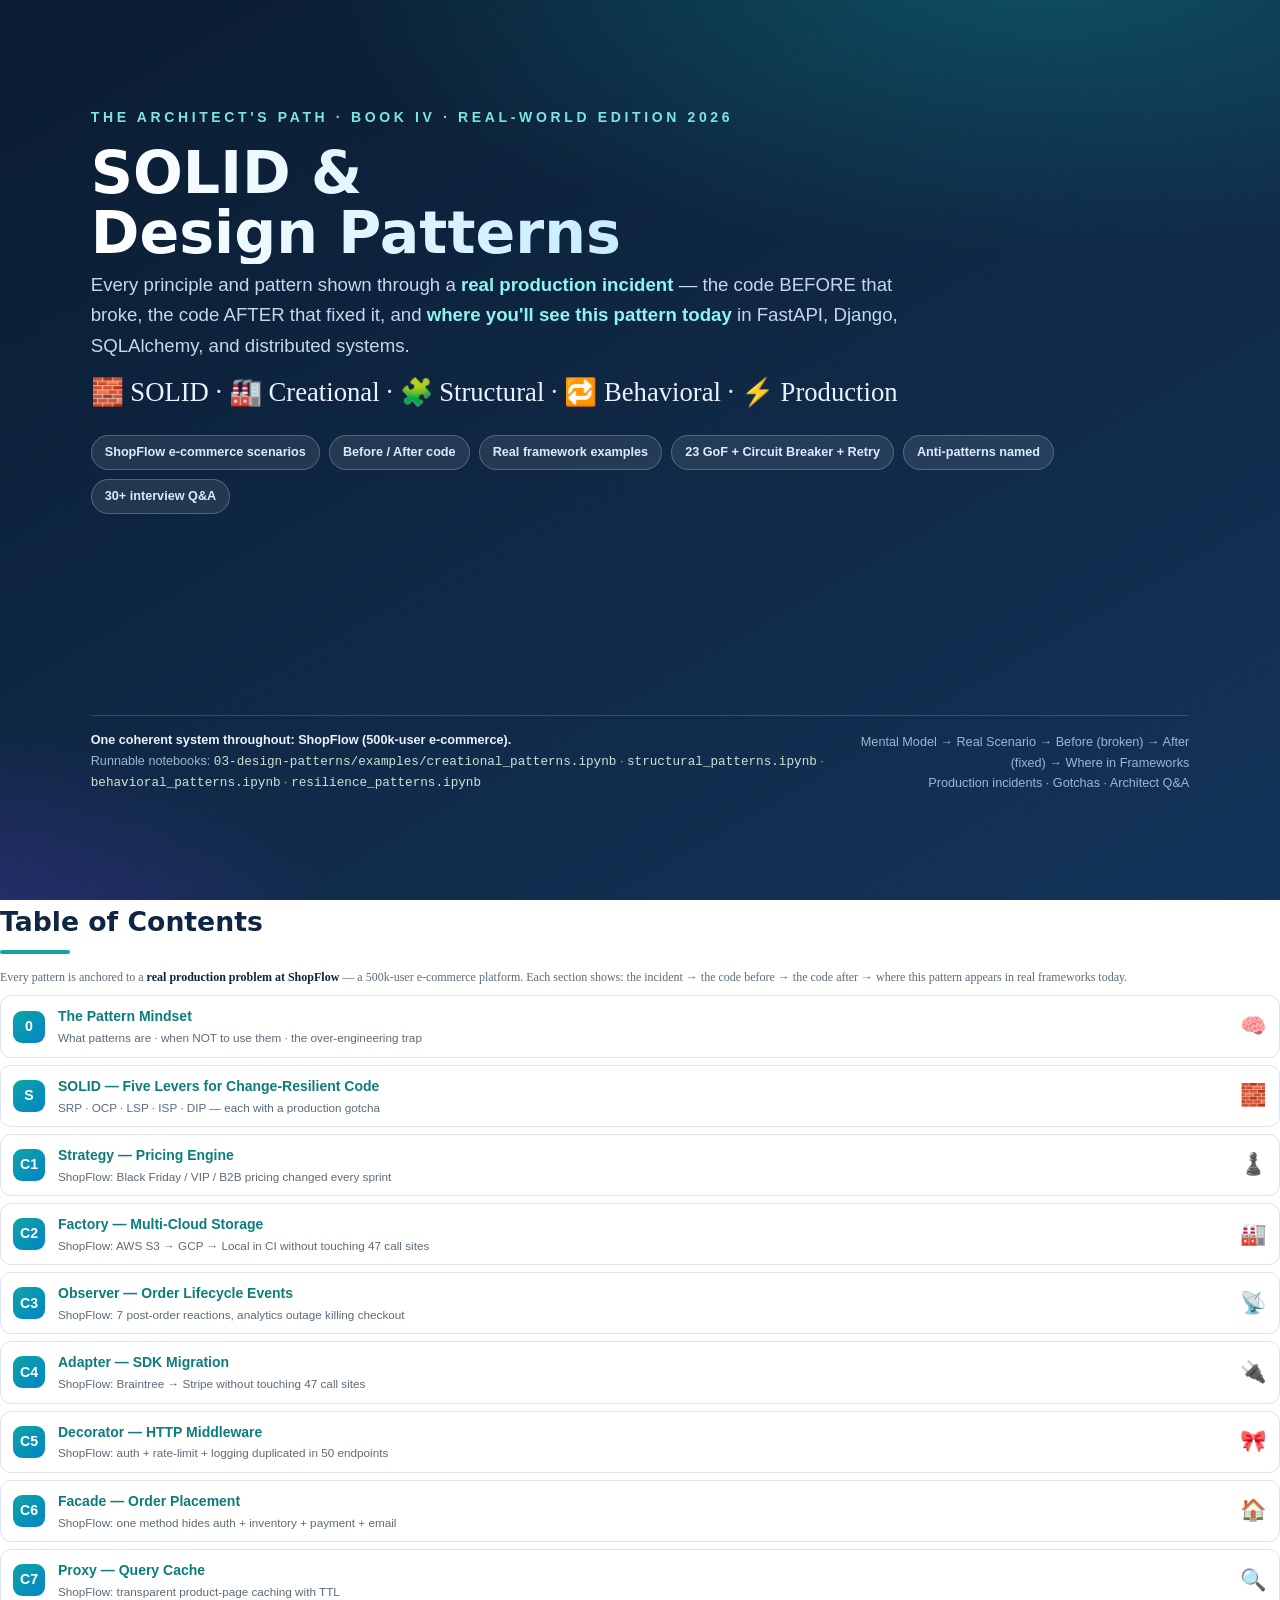
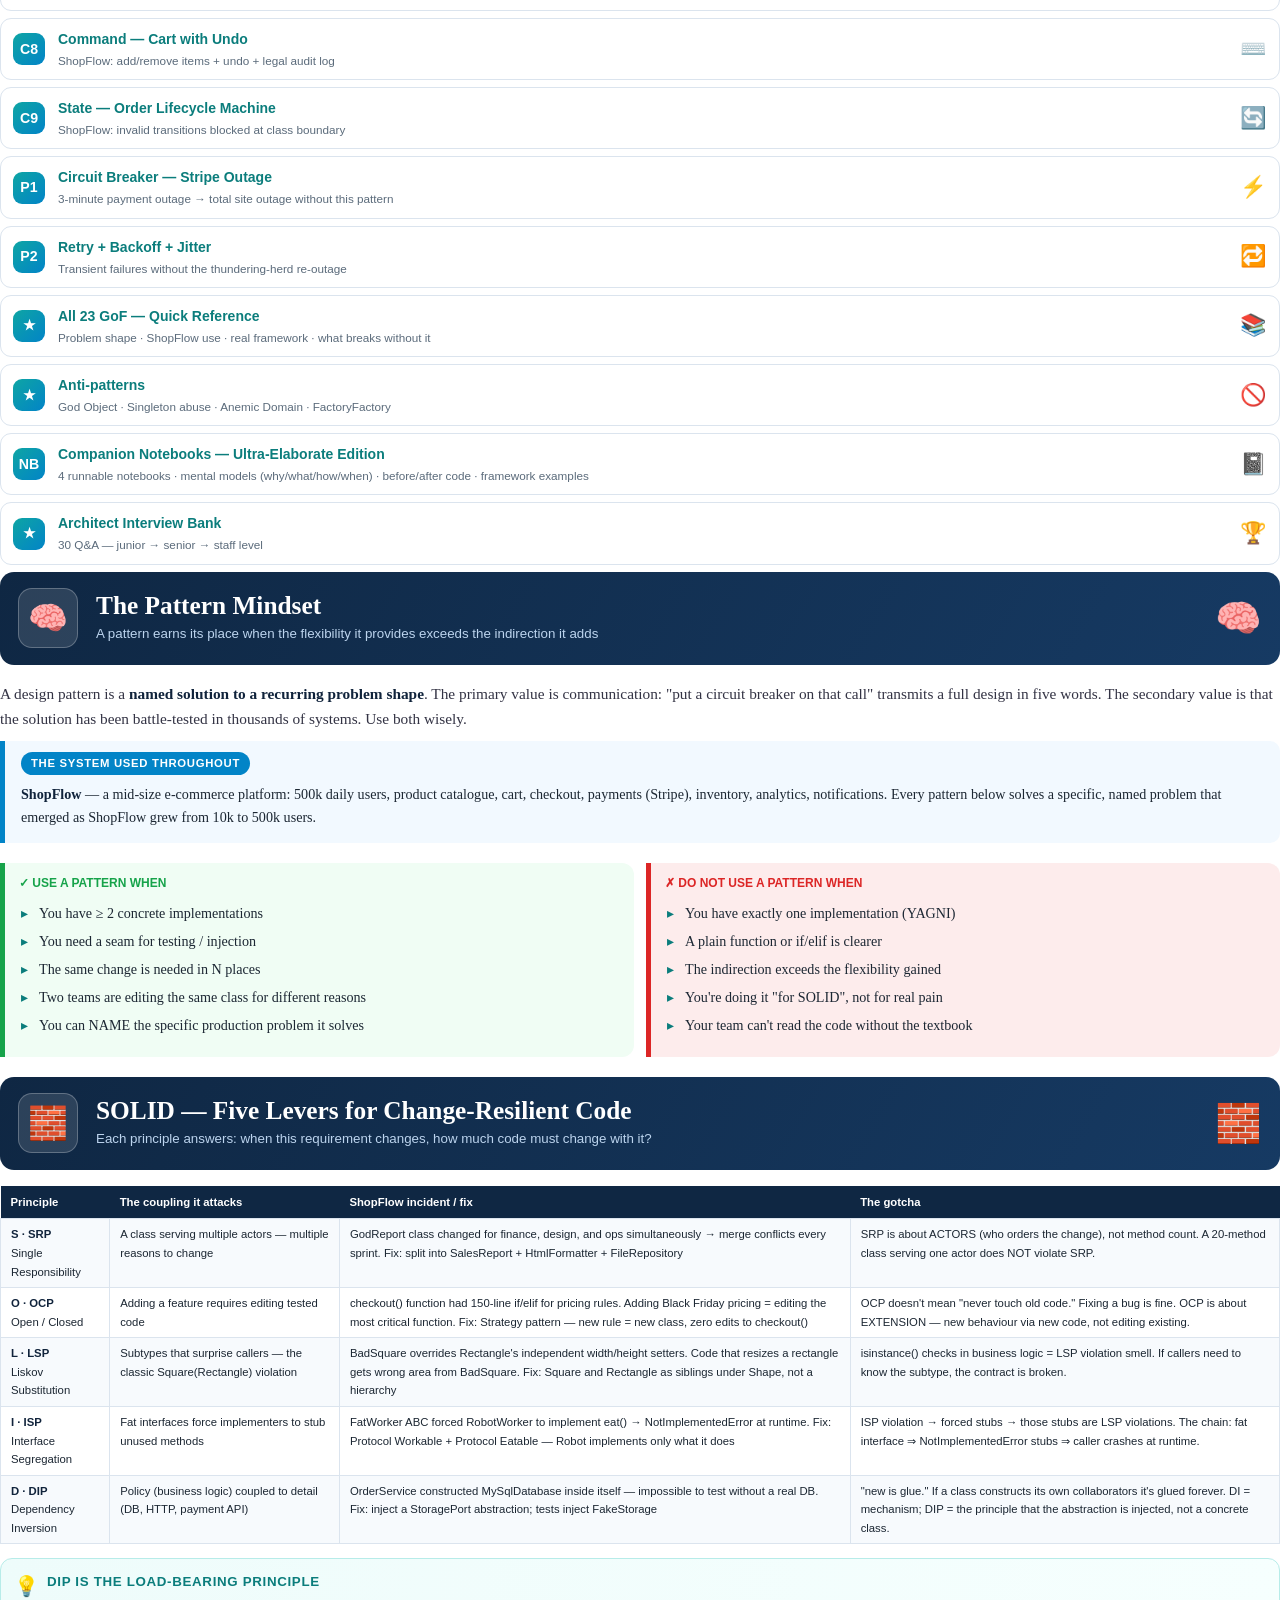
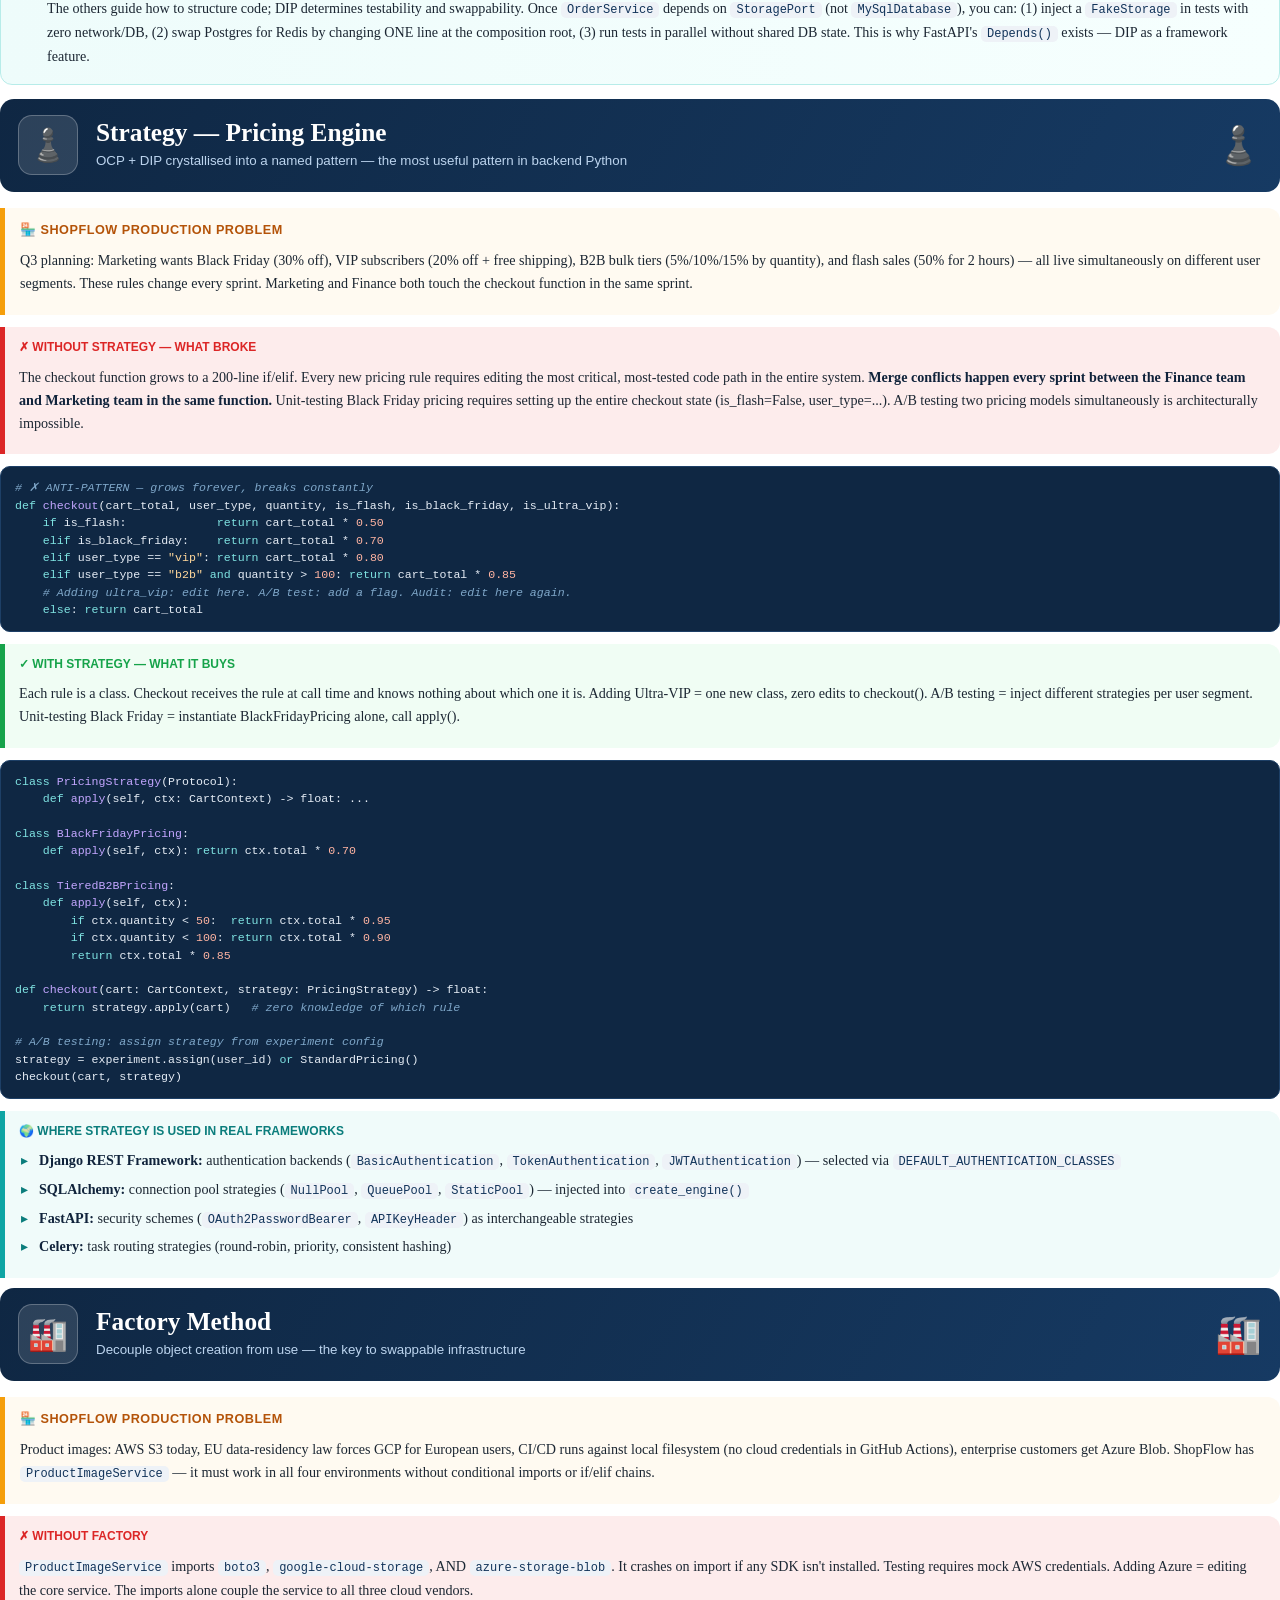
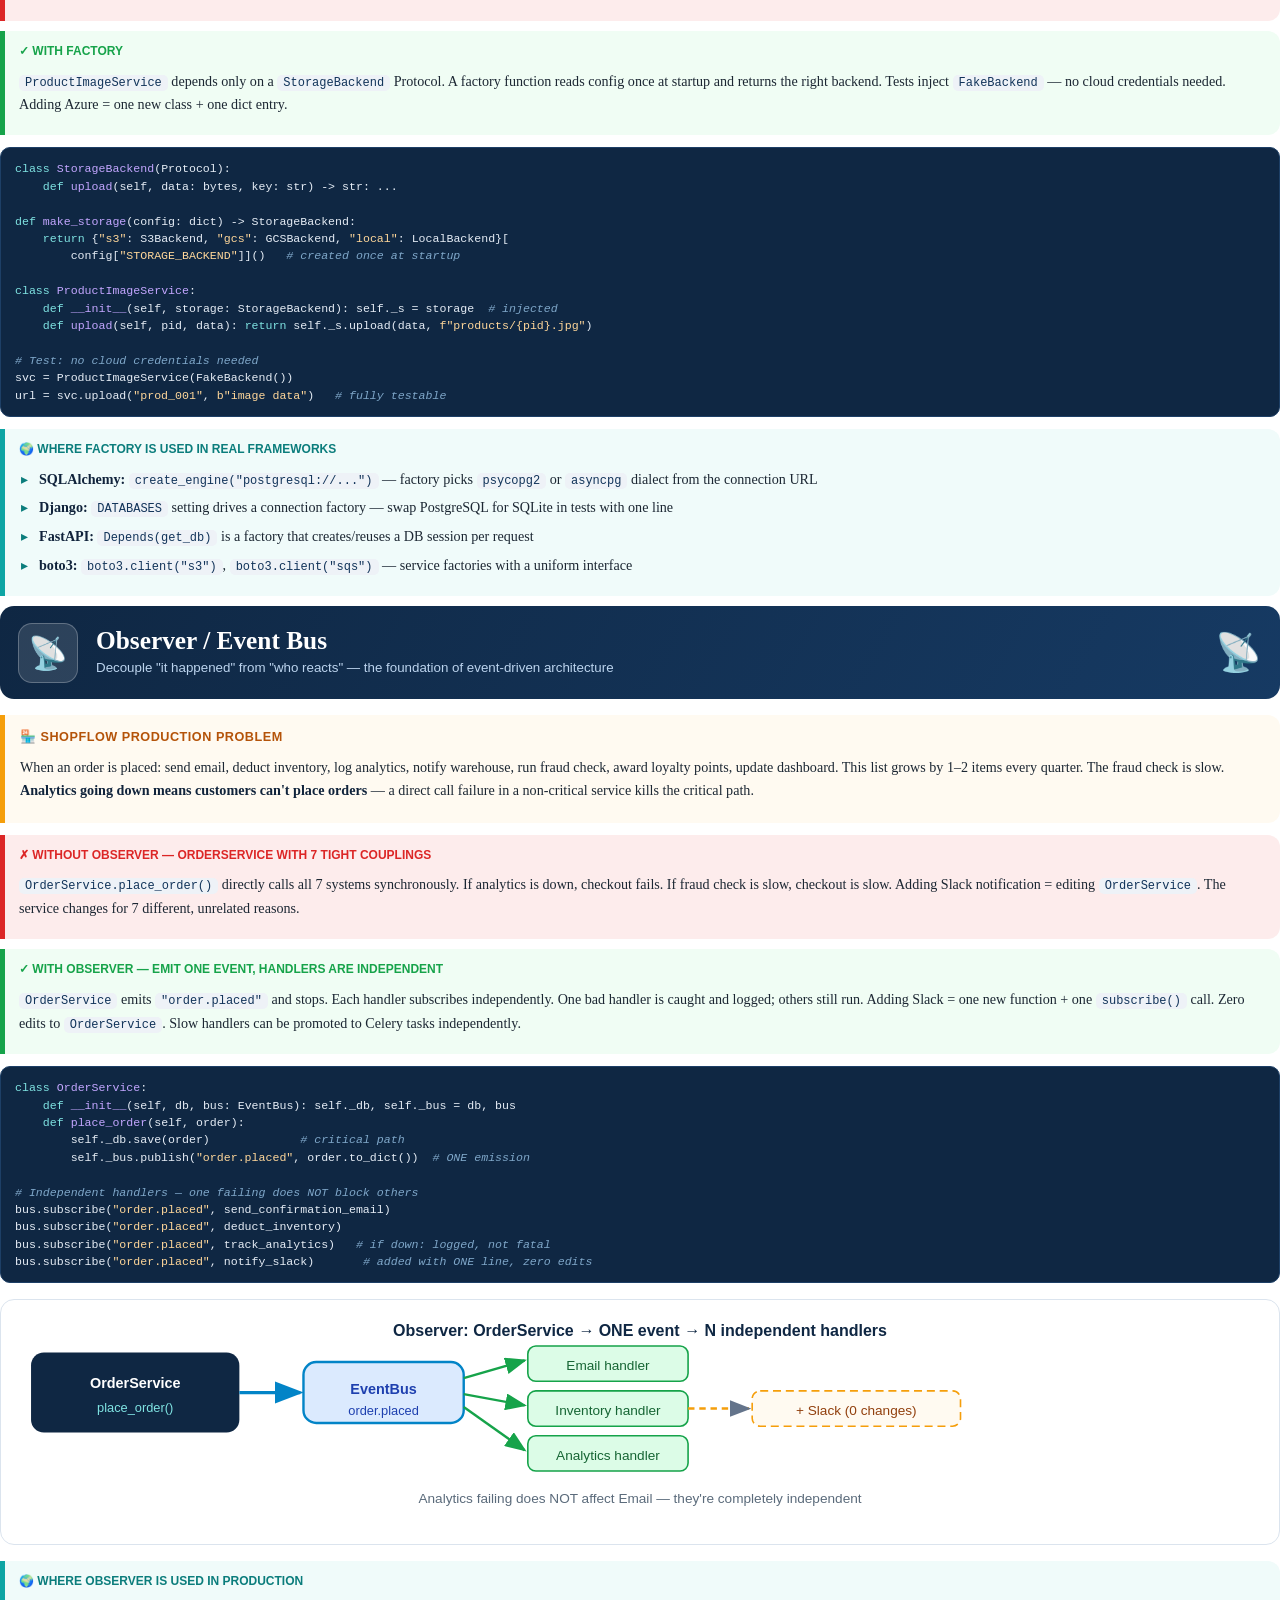
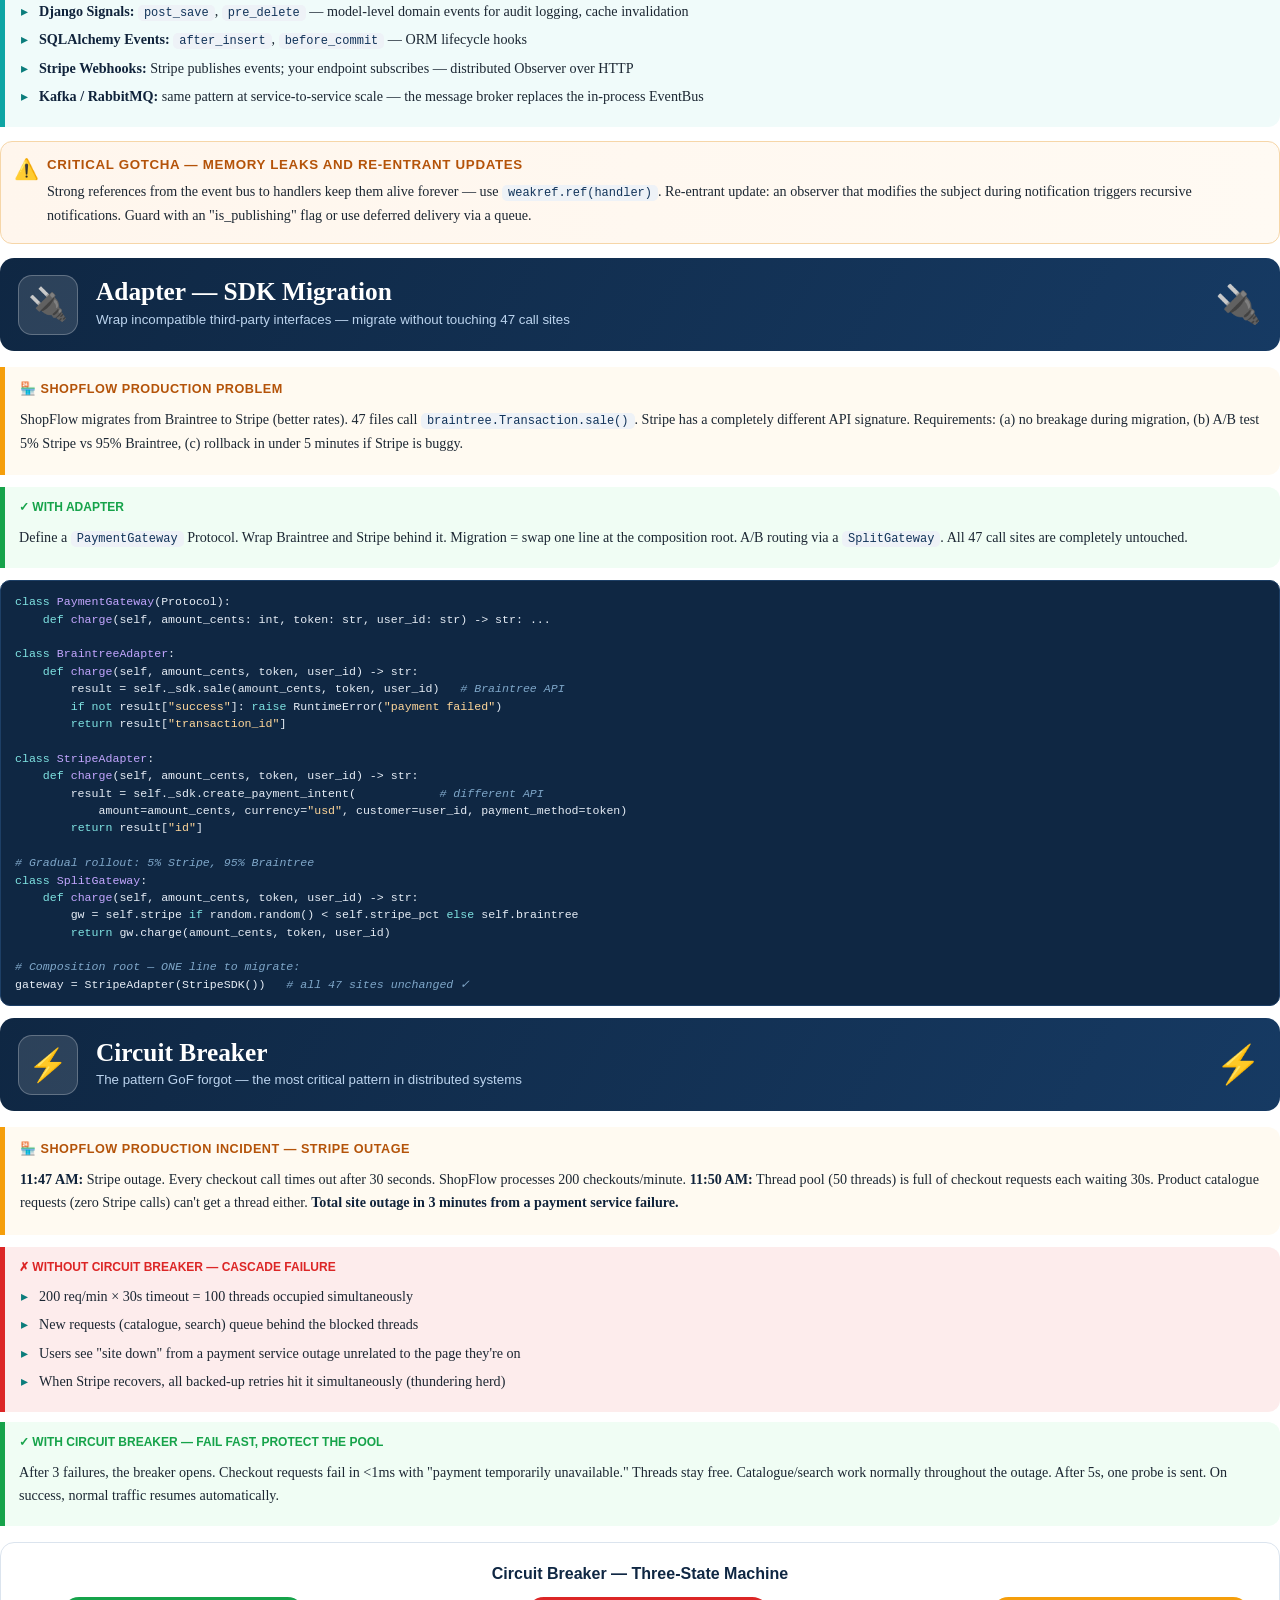
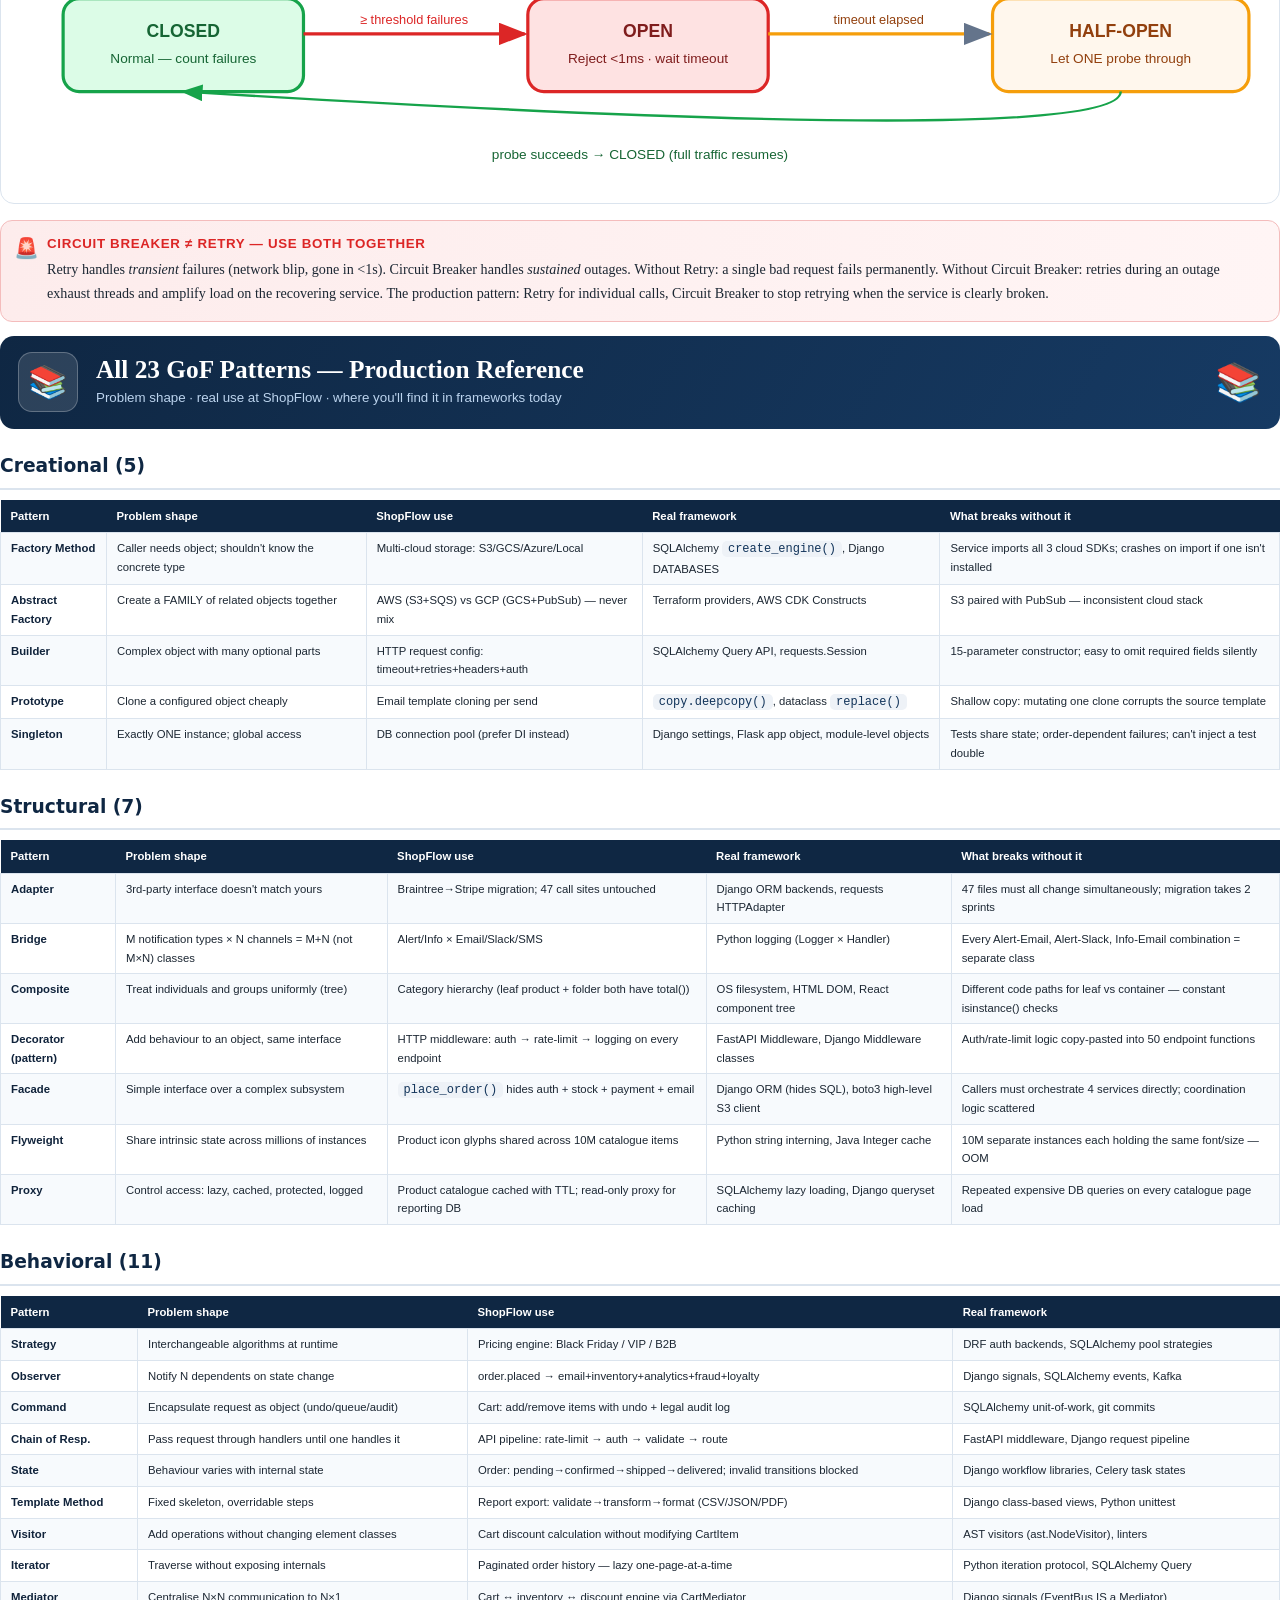
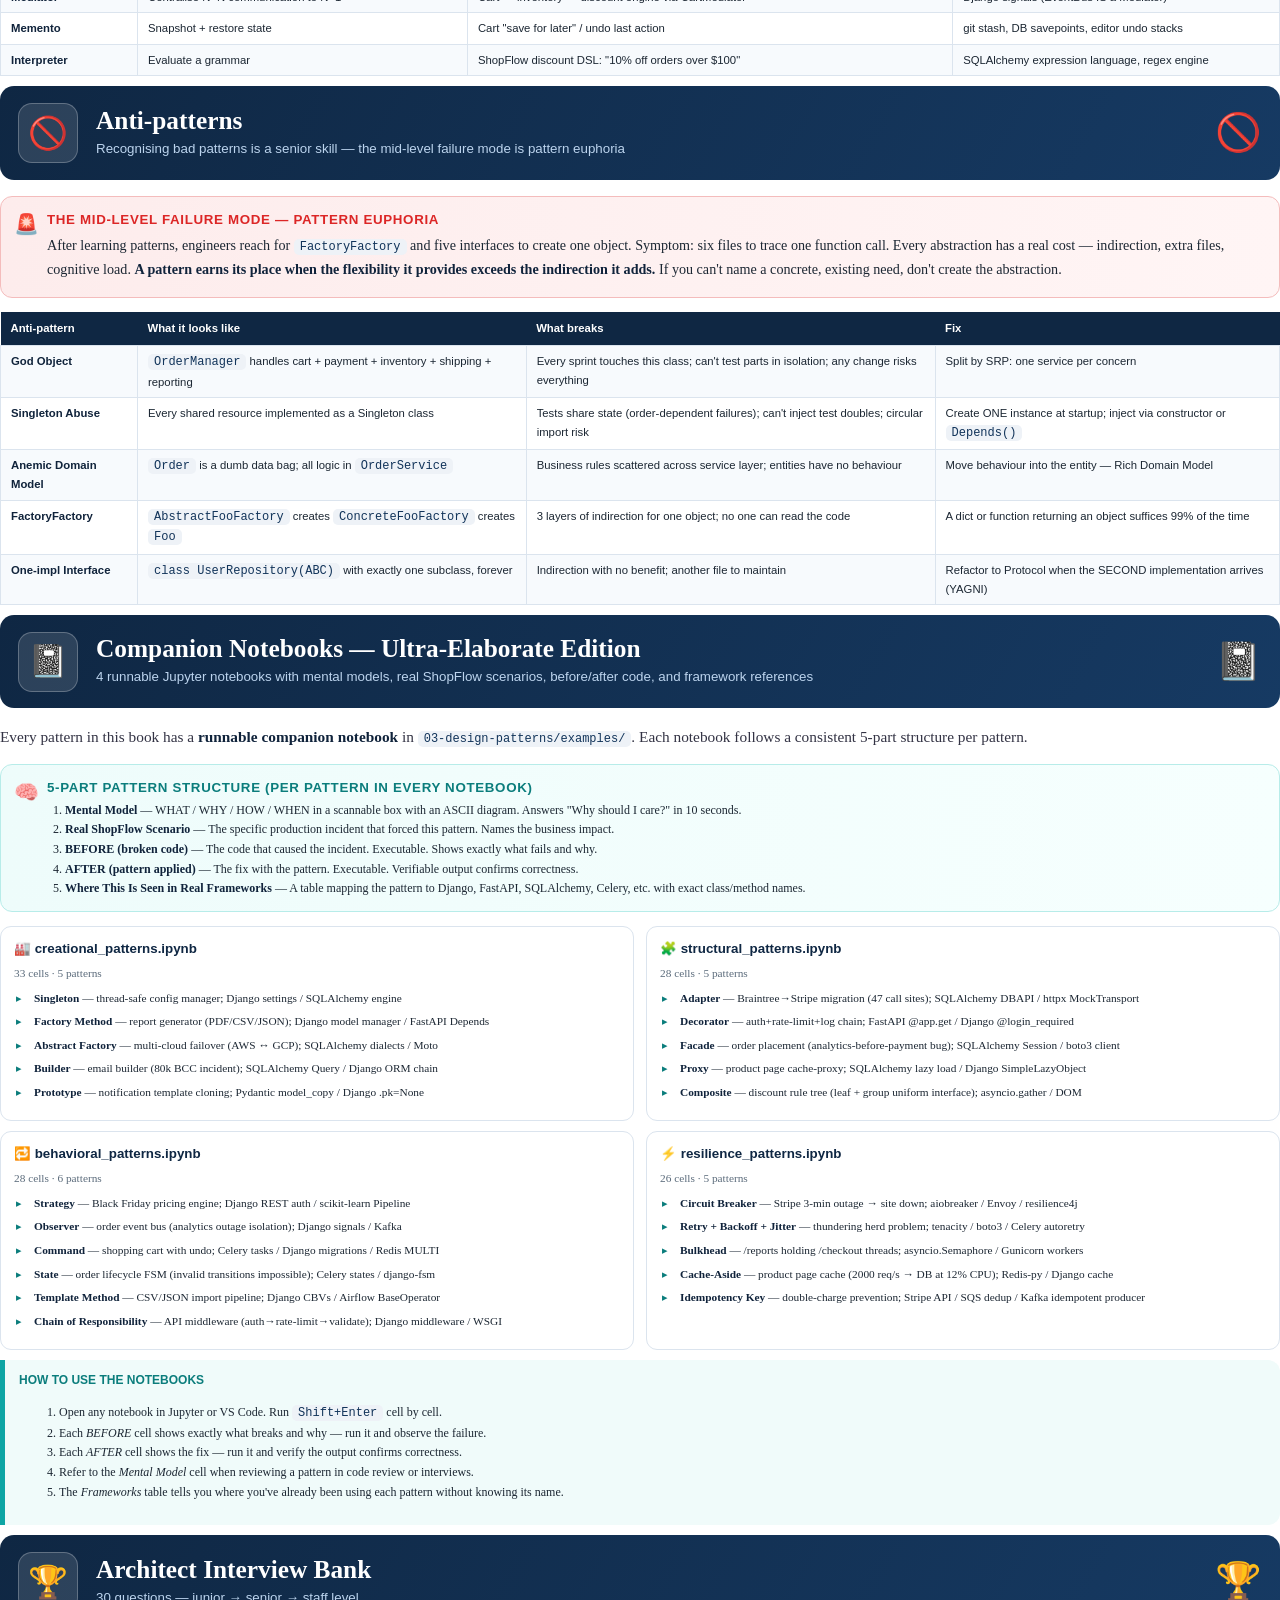
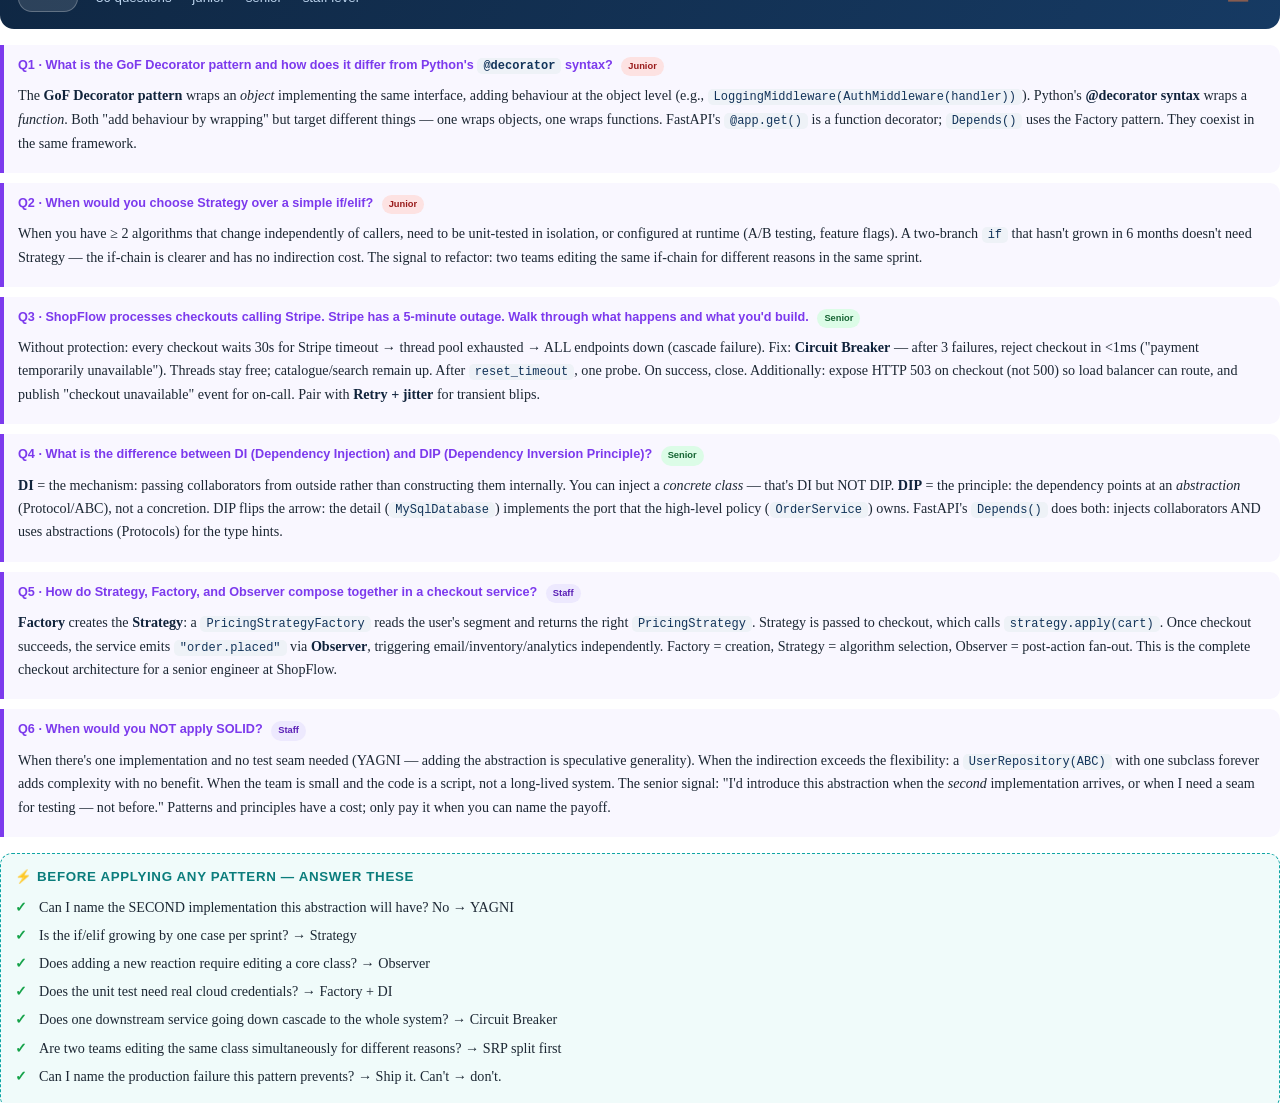
==== commit 5ce3ff3e: "feat: advanced SD notebooks, interview bank expansion, HTML book updates - 6 new advanced SD noteboo" ====
--- a/study-guide/book-4-clean-code-patterns.html
+++ b/study-guide/book-4-clean-code-patterns.html
@@ -2,467 +2,513 @@
 <html lang="en">
 <head>
 <meta charset="utf-8">
-<title>Clean Code, SOLID &amp; Design Patterns — The Architect's Path, Book IV</title>
+<title>Design Patterns — The Architect's Path, Book IV (Real-World Edition)</title>
 <link rel="stylesheet" href="architects-path.css">
+<style>
+  .scenario{border-left:5px solid var(--amber);background:#fffaf1;border-radius:0 12px 12px 0;padding:12px 15px;margin:12px 0;break-inside:avoid;}
+  .scenario .h{font-family:"Segoe UI",sans-serif;font-weight:800;color:#b45309;font-size:9.5pt;text-transform:uppercase;letter-spacing:.04em;margin-bottom:4px;}
+  .without{border-left:5px solid var(--red);background:#fdecec;border-radius:0 12px 12px 0;padding:11px 14px;margin:10px 0;break-inside:avoid;}
+  .without .h{font-family:"Segoe UI",sans-serif;font-weight:800;color:var(--red);font-size:9pt;text-transform:uppercase;}
+  .withpat{border-left:5px solid var(--green);background:#f0fdf4;border-radius:0 12px 12px 0;padding:11px 14px;margin:10px 0;break-inside:avoid;}
+  .withpat .h{font-family:"Segoe UI",sans-serif;font-weight:800;color:var(--green);font-size:9pt;text-transform:uppercase;}
+  .where{border-left:5px solid var(--teal);background:#f0fbfa;border-radius:0 12px 12px 0;padding:11px 14px;margin:10px 0;break-inside:avoid;}
+  .where .h{font-family:"Segoe UI",sans-serif;font-weight:800;color:var(--teal-d);font-size:9pt;text-transform:uppercase;}
+  .two-col{display:grid;grid-template-columns:1fr 1fr;gap:12px;margin:10px 0;}
+  .pcard{border:1px solid var(--line);border-radius:11px;padding:11px 13px;background:#fff;break-inside:avoid;}
+  .pcard .pt{font-family:"Segoe UI",sans-serif;font-weight:800;font-size:10pt;color:var(--navy);margin-bottom:4px;}
+  .pcard .ps{font-size:8.5pt;color:var(--muted);}
+  .iqa{border-left:4px solid var(--violet);background:#f9f7ff;border-radius:0 10px 10px 0;padding:10px 14px;margin:10px 0;break-inside:avoid;}
+  .iqa .q{font-family:"Segoe UI",sans-serif;font-weight:800;color:var(--violet);font-size:9.5pt;}
+  .level{display:inline-block;font-family:"Segoe UI",sans-serif;font-size:7pt;font-weight:700;padding:2px 7px;border-radius:999px;margin-left:5px;}
+  .level.j{background:#fde2e2;color:#991b1b;} .level.s{background:#dcfce7;color:#166534;} .level.a{background:#ede9fe;color:#5b21b6;}
+  .big-table{width:100%;border-collapse:collapse;font-size:8.5pt;margin:10px 0;}
+  .big-table th{background:var(--navy);color:#fff;padding:7px 10px;text-align:left;}
+  .big-table td{border:1px solid var(--line);padding:6px 10px;vertical-align:top;}
+  .big-table tr:nth-child(even) td{background:#f7fafd;}
+</style>
 </head>
 <body>
-
-<!-- ============================ COVER ============================ -->
+<svg width="0" height="0" style="position:absolute;overflow:hidden">
+  <defs>
+    <marker id="ga" markerWidth="9" markerHeight="7" refX="8" refY="3.5" orient="auto"><polygon points="0 0,9 3.5,0 7" fill="#64748b"/></marker>
+    <marker id="gb" markerWidth="9" markerHeight="7" refX="8" refY="3.5" orient="auto"><polygon points="0 0,9 3.5,0 7" fill="#0284c7"/></marker>
+    <marker id="gg" markerWidth="9" markerHeight="7" refX="8" refY="3.5" orient="auto"><polygon points="0 0,9 3.5,0 7" fill="#16a34a"/></marker>
+    <marker id="gr" markerWidth="9" markerHeight="7" refX="8" refY="3.5" orient="auto"><polygon points="0 0,9 3.5,0 7" fill="#dc2626"/></marker>
+    <marker id="gn" markerWidth="9" markerHeight="7" refX="8" refY="3.5" orient="auto"><polygon points="0 0,9 3.5,0 7" fill="#0f2743"/></marker>
+  </defs>
+</svg>
+
+<!-- ======================== COVER ======================== -->
 <section class="cover">
   <div>
-    <div class="kicker">The Architect's Path · Book IV · Edition 2026</div>
-    <h1>Clean Code,<br>SOLID &amp; Patterns</h1>
-    <div class="sub">The craft of code that <strong style="color:#8ff4ee">survives change</strong>. Clean-code habits, the five SOLID levers, and all <strong style="color:#8ff4ee">23 Gang-of-Four patterns</strong> — each with the <strong style="color:#8ff4ee">What</strong>, <strong style="color:#8ff4ee">Why</strong>, <strong style="color:#8ff4ee">How</strong>, and <strong style="color:#8ff4ee">When</strong>, and a runnable example.</div>
-    <div class="stackrow">🧼 Clean code · 🧱 SOLID · 🏭 Creational · 🧩 Structural · 🔁 Behavioral</div>
+    <div class="kicker">The Architect's Path · Book IV · Real-World Edition 2026</div>
+    <h1>SOLID &amp;<br>Design Patterns</h1>
+    <div class="sub">Every principle and pattern shown through a <strong style="color:#8ff4ee">real production incident</strong> — the code BEFORE that broke, the code AFTER that fixed it, and <strong style="color:#8ff4ee">where you'll see this pattern today</strong> in FastAPI, Django, SQLAlchemy, and distributed systems.</div>
+    <div class="stackrow">🧱 SOLID · 🏭 Creational · 🧩 Structural · 🔁 Behavioral · ⚡ Production</div>
     <div class="badges">
-      <span class="badge">🧼 Naming &amp; small functions</span>
-      <span class="badge">🧱 SRP · OCP · LSP · ISP · DIP</span>
-      <span class="badge">🏭 5 creational</span>
-      <span class="badge">🧩 7 structural</span>
-      <span class="badge">🔁 11 behavioral</span>
-      <span class="badge">🚫 Anti-patterns</span>
+      <span class="badge">ShopFlow e-commerce scenarios</span>
+      <span class="badge">Before / After code</span>
+      <span class="badge">Real framework examples</span>
+      <span class="badge">23 GoF + Circuit Breaker + Retry</span>
+      <span class="badge">Anti-patterns named</span>
+      <span class="badge">30+ interview Q&amp;A</span>
     </div>
   </div>
   <div class="foot">
-    <div><strong style="color:#eaf2fb">Every pattern is a script you can run.</strong><br>Companion code in <code style="color:#cfe0d6">02-solid/</code> and <code style="color:#cfe0d6">03-design-patterns/</code>.</div>
-    <div style="text-align:right">What → Why → How → When<br>Diagrams · Gotchas · Interview Q&amp;A</div>
+    <div><strong style="color:#eaf2fb">One coherent system throughout: ShopFlow (500k-user e-commerce).</strong><br>Runnable notebooks: <code style="color:#cfe0d6">03-design-patterns/examples/creational_patterns.ipynb</code> · <code style="color:#cfe0d6">structural_patterns.ipynb</code> · <code style="color:#cfe0d6">behavioral_patterns.ipynb</code> · <code style="color:#cfe0d6">resilience_patterns.ipynb</code></div>
+    <div style="text-align:right">Mental Model → Real Scenario → Before (broken) → After (fixed) → Where in Frameworks<br>Production incidents · Gotchas · Architect Q&amp;A</div>
   </div>
 </section>
 
-<!-- ============================ TOC ============================ -->
+<!-- ======================== TOC ======================== -->
 <section class="toc">
   <h2>Table of Contents</h2>
   <div class="rule"></div>
-  <p class="small">Book IV of the series — built on the OOP of <strong>Book I</strong>. Part&nbsp;A is the principles (clean code + the five SOLID levers); Part&nbsp;B is the pattern catalog, all 23 GoF patterns grouped by family. Every section is <strong>What → Why → How → When</strong>, then code, gotchas, and interview questions.</p>
+  <p class="small">Every pattern is anchored to a <strong>real production problem at ShopFlow</strong> — a 500k-user e-commerce platform. Each section shows: the incident → the code before → the code after → where this pattern appears in real frameworks today.</p>
   <ol>
-    <li><span class="n">1</span><div><div class="tt"><a href="#s1">Clean Code Foundations</a></div><div class="dd">Naming · small functions · DRY/KISS/YAGNI · comments · code smells</div></div><span class="ic">🧼</span></li>
-    <li><span class="n">2</span><div><div class="tt"><a href="#s2">S · Single Responsibility</a></div><div class="dd">One reason to change · cohesion · splitting axes</div></div><span class="ic">1️⃣</span></li>
-    <li><span class="n">3</span><div><div class="tt"><a href="#s3">O · Open/Closed</a></div><div class="dd">Extend without editing · polymorphism over if-ladders</div></div><span class="ic">2️⃣</span></li>
-    <li><span class="n">4</span><div><div class="tt"><a href="#s4">L · Liskov Substitution</a></div><div class="dd">Subtypes honor the base contract · the Square/Rectangle trap</div></div><span class="ic">3️⃣</span></li>
-    <li><span class="n">5</span><div><div class="tt"><a href="#s5">I · Interface Segregation</a></div><div class="dd">Many small roles beat one fat interface</div></div><span class="ic">4️⃣</span></li>
-    <li><span class="n">6</span><div><div class="tt"><a href="#s6">D · Dependency Inversion</a></div><div class="dd">Depend on abstractions · inject concretions · testability</div></div><span class="ic">5️⃣</span></li>
-    <li><span class="n">7</span><div><div class="tt"><a href="#s7">What Design Patterns Are</a></div><div class="dd">Shared vocabulary · the three families · pattern vs anti-pattern</div></div><span class="ic">🗺️</span></li>
-    <li><span class="n">8</span><div><div class="tt"><a href="#s8">Creational Patterns</a></div><div class="dd">Factory Method · Abstract Factory · Builder · Prototype · Singleton</div></div><span class="ic">🏭</span></li>
-    <li><span class="n">9</span><div><div class="tt"><a href="#s9">Structural Patterns</a></div><div class="dd">Adapter · Bridge · Composite · Decorator · Facade · Flyweight · Proxy</div></div><span class="ic">🧩</span></li>
-    <li><span class="n">10</span><div><div class="tt"><a href="#s10">Behavioral Patterns</a></div><div class="dd">Strategy · Observer · Command · State · Template · CoR · Iterator · Mediator · Memento · Visitor · Interpreter</div></div><span class="ic">🔁</span></li>
-    <li><span class="n">11</span><div><div class="tt"><a href="#s11">Choosing Wisely &amp; Anti-Patterns</a></div><div class="dd">Over-patterning · God object · when NOT to reach for a pattern</div></div><span class="ic">🚫</span></li>
+    <li><span class="n">0</span><div><div class="tt"><a href="#intro">The Pattern Mindset</a></div><div class="dd">What patterns are · when NOT to use them · the over-engineering trap</div></div><span class="ic">🧠</span></li>
+    <li><span class="n">S</span><div><div class="tt"><a href="#solid">SOLID — Five Levers for Change-Resilient Code</a></div><div class="dd">SRP · OCP · LSP · ISP · DIP — each with a production gotcha</div></div><span class="ic">🧱</span></li>
+    <li><span class="n">C1</span><div><div class="tt"><a href="#strategy">Strategy — Pricing Engine</a></div><div class="dd">ShopFlow: Black Friday / VIP / B2B pricing changed every sprint</div></div><span class="ic">♟️</span></li>
+    <li><span class="n">C2</span><div><div class="tt"><a href="#factory">Factory — Multi-Cloud Storage</a></div><div class="dd">ShopFlow: AWS S3 → GCP → Local in CI without touching 47 call sites</div></div><span class="ic">🏭</span></li>
+    <li><span class="n">C3</span><div><div class="tt"><a href="#observer">Observer — Order Lifecycle Events</a></div><div class="dd">ShopFlow: 7 post-order reactions, analytics outage killing checkout</div></div><span class="ic">📡</span></li>
+    <li><span class="n">C4</span><div><div class="tt"><a href="#adapter">Adapter — SDK Migration</a></div><div class="dd">ShopFlow: Braintree → Stripe without touching 47 call sites</div></div><span class="ic">🔌</span></li>
+    <li><span class="n">C5</span><div><div class="tt"><a href="#decorator">Decorator — HTTP Middleware</a></div><div class="dd">ShopFlow: auth + rate-limit + logging duplicated in 50 endpoints</div></div><span class="ic">🎀</span></li>
+    <li><span class="n">C6</span><div><div class="tt"><a href="#facade">Facade — Order Placement</a></div><div class="dd">ShopFlow: one method hides auth + inventory + payment + email</div></div><span class="ic">🏠</span></li>
+    <li><span class="n">C7</span><div><div class="tt"><a href="#proxy">Proxy — Query Cache</a></div><div class="dd">ShopFlow: transparent product-page caching with TTL</div></div><span class="ic">🔍</span></li>
+    <li><span class="n">C8</span><div><div class="tt"><a href="#command">Command — Cart with Undo</a></div><div class="dd">ShopFlow: add/remove items + undo + legal audit log</div></div><span class="ic">⌨️</span></li>
+    <li><span class="n">C9</span><div><div class="tt"><a href="#state">State — Order Lifecycle Machine</a></div><div class="dd">ShopFlow: invalid transitions blocked at class boundary</div></div><span class="ic">🔄</span></li>
+    <li><span class="n">P1</span><div><div class="tt"><a href="#cb">Circuit Breaker — Stripe Outage</a></div><div class="dd">3-minute payment outage → total site outage without this pattern</div></div><span class="ic">⚡</span></li>
+    <li><span class="n">P2</span><div><div class="tt"><a href="#retry">Retry + Backoff + Jitter</a></div><div class="dd">Transient failures without the thundering-herd re-outage</div></div><span class="ic">🔁</span></li>
+    <li><span class="n">★</span><div><div class="tt"><a href="#all23">All 23 GoF — Quick Reference</a></div><div class="dd">Problem shape · ShopFlow use · real framework · what breaks without it</div></div><span class="ic">📚</span></li>
+    <li><span class="n">★</span><div><div class="tt"><a href="#anti">Anti-patterns</a></div><div class="dd">God Object · Singleton abuse · Anemic Domain · FactoryFactory</div></div><span class="ic">🚫</span></li>
+    <li><span class="n">NB</span><div><div class="tt"><a href="#notebooks">Companion Notebooks — Ultra-Elaborate Edition</a></div><div class="dd">4 runnable notebooks · mental models (why/what/how/when) · before/after code · framework examples</div></div><span class="ic">📓</span></li>
+    <li><span class="n">★</span><div><div class="tt"><a href="#interview">Architect Interview Bank</a></div><div class="dd">30 Q&amp;A — junior → senior → staff level</div></div><span class="ic">🏆</span></li>
   </ol>
-  <div class="subitems">Runnable code: <code>solid_principles.py</code> · <code>02-solid/production_code.py</code> · <code>creational.py</code> · <code>structural.py</code> · <code>behavioral.py</code> · <code>03-design-patterns/production_code.py</code></div>
-</section>
-
-<!-- ============================ CHAPTER SHELL ============================ -->
-<section class="chapter" id="s0">
-  <div class="ch-head">
-    <div class="num">🎨</div>
-    <div><div class="t">Clean Code, SOLID &amp; Design Patterns</div>
-    <div class="s">The craft of writing code that other people — and future you — can change</div></div>
-    <div class="ico">🎨</div>
+</section>
+
+<!-- ======================== PATTERN MINDSET ======================== -->
+<section class="chapter" id="intro">
+  <div class="ch-head"><div class="num">🧠</div><div><div class="t">The Pattern Mindset</div><div class="s">A pattern earns its place when the flexibility it provides exceeds the indirection it adds</div></div><div class="ico">🧠</div></div>
+
+  <p class="lead">A design pattern is a <strong>named solution to a recurring problem shape</strong>. The primary value is communication: "put a circuit breaker on that call" transmits a full design in five words. The secondary value is that the solution has been battle-tested in thousands of systems. Use both wisely.</p>
+
+  <div class="def what"><span class="lab">The system used throughout</span><p><strong>ShopFlow</strong> — a mid-size e-commerce platform: 500k daily users, product catalogue, cart, checkout, payments (Stripe), inventory, analytics, notifications. Every pattern below solves a specific, named problem that emerged as ShopFlow grew from 10k to 500k users.</p></div>
+
+  <div class="two-col">
+    <div class="withpat"><div class="h">✓ USE a pattern when</div><ul class="plain"><li>You have ≥ 2 concrete implementations</li><li>You need a seam for testing / injection</li><li>The same change is needed in N places</li><li>Two teams are editing the same class for different reasons</li><li>You can NAME the specific production problem it solves</li></ul></div>
+    <div class="without"><div class="h">✗ DO NOT use a pattern when</div><ul class="plain"><li>You have exactly one implementation (YAGNI)</li><li>A plain function or if/elif is clearer</li><li>The indirection exceeds the flexibility gained</li><li>You're doing it "for SOLID", not for real pain</li><li>Your team can't read the code without the textbook</li></ul></div>
   </div>
 
-  <p class="lead">Code is read far more often than it's written, and it's <em>changed</em> more often than it's read. This book is about that: the habits (clean code), the principles (SOLID), and the named solutions (design patterns) that keep a codebase soft enough to change without fear. The goal is never "use more patterns" — it's <strong>low coupling and high cohesion</strong>, so that a new requirement touches one place instead of ten. Part&nbsp;A is the principles; Part&nbsp;B is the full Gang-of-Four catalog, each pattern with a runnable example.</p>
-
-  <div class="coderef"><div class="h">📂 Runnable code in the repo</div><p style="margin:0 0 3px">Every principle and all 23 patterns are working, self-testing scripts — run each with <span class="path">python &lt;file&gt;</span>:</p>
-  <ul>
-    <li><span class="path">02-solid/examples/solid_principles.py</span> — the five SOLID principles, one smell→fix each</li>
-    <li><span class="path">02-solid/production_code.py</span> — the "fat endpoint" vs the layered FastAPI refactor</li>
-    <li><span class="path">03-design-patterns/examples/creational.py</span> — Factory Method, Abstract Factory, Builder, Prototype, Singleton</li>
-    <li><span class="path">03-design-patterns/examples/structural.py</span> — Adapter, Bridge, Composite, Decorator, Facade, Flyweight, Proxy</li>
-    <li><span class="path">03-design-patterns/examples/behavioral.py</span> — the 11 behavioral patterns</li>
-    <li><span class="path">03-design-patterns/production_code.py</span> — Strategy, Factory, Observer, Adapter, Circuit Breaker in context</li>
+</section>
+
+<!-- ======================== SOLID ======================== -->
+<section class="chapter" id="solid">
+  <div class="ch-head"><div class="num">🧱</div><div><div class="t">SOLID — Five Levers for Change-Resilient Code</div><div class="s">Each principle answers: when this requirement changes, how much code must change with it?</div></div><div class="ico">🧱</div></div>
+
+  <table class="big-table">
+    <tr><th>Principle</th><th>The coupling it attacks</th><th>ShopFlow incident / fix</th><th>The gotcha</th></tr>
+    <tr><td><strong>S · SRP</strong><br>Single Responsibility</td><td>A class serving multiple actors — multiple reasons to change</td><td>GodReport class changed for finance, design, and ops simultaneously → merge conflicts every sprint. Fix: split into SalesReport + HtmlFormatter + FileRepository</td><td>SRP is about ACTORS (who orders the change), not method count. A 20-method class serving one actor does NOT violate SRP.</td></tr>
+    <tr><td><strong>O · OCP</strong><br>Open / Closed</td><td>Adding a feature requires editing tested code</td><td>checkout() function had 150-line if/elif for pricing rules. Adding Black Friday pricing = editing the most critical function. Fix: Strategy pattern — new rule = new class, zero edits to checkout()</td><td>OCP doesn't mean "never touch old code." Fixing a bug is fine. OCP is about EXTENSION — new behaviour via new code, not editing existing.</td></tr>
+    <tr><td><strong>L · LSP</strong><br>Liskov Substitution</td><td>Subtypes that surprise callers — the classic Square(Rectangle) violation</td><td>BadSquare overrides Rectangle's independent width/height setters. Code that resizes a rectangle gets wrong area from BadSquare. Fix: Square and Rectangle as siblings under Shape, not a hierarchy</td><td>isinstance() checks in business logic = LSP violation smell. If callers need to know the subtype, the contract is broken.</td></tr>
+    <tr><td><strong>I · ISP</strong><br>Interface Segregation</td><td>Fat interfaces force implementers to stub unused methods</td><td>FatWorker ABC forced RobotWorker to implement eat() → NotImplementedError at runtime. Fix: Protocol Workable + Protocol Eatable — Robot implements only what it does</td><td>ISP violation → forced stubs → those stubs are LSP violations. The chain: fat interface ⇒ NotImplementedError stubs ⇒ caller crashes at runtime.</td></tr>
+    <tr><td><strong>D · DIP</strong><br>Dependency Inversion</td><td>Policy (business logic) coupled to detail (DB, HTTP, payment API)</td><td>OrderService constructed MySqlDatabase inside itself — impossible to test without a real DB. Fix: inject a StoragePort abstraction; tests inject FakeStorage</td><td>"new is glue." If a class constructs its own collaborators it's glued forever. DI = mechanism; DIP = the principle that the abstraction is injected, not a concrete class.</td></tr>
+  </table>
+
+  <div class="box bigidea"><span class="ic">💡</span><div class="h">DIP is the load-bearing principle</div>
+  <p>The others guide how to structure code; DIP determines testability and swappability. Once <code class="inl">OrderService</code> depends on <code class="inl">StoragePort</code> (not <code class="inl">MySqlDatabase</code>), you can: (1) inject a <code class="inl">FakeStorage</code> in tests with zero network/DB, (2) swap Postgres for Redis by changing ONE line at the composition root, (3) run tests in parallel without shared DB state. This is why FastAPI's <code class="inl">Depends()</code> exists — DIP as a framework feature.</p></div>
+
+</section>
+
+<!-- ======================== STRATEGY ======================== -->
+<section class="chapter" id="strategy">
+  <div class="ch-head"><div class="num">♟️</div><div><div class="t">Strategy — Pricing Engine</div><div class="s">OCP + DIP crystallised into a named pattern — the most useful pattern in backend Python</div></div><div class="ico">♟️</div></div>
+
+  <div class="scenario"><div class="h">🏪 ShopFlow Production Problem</div>
+  <p>Q3 planning: Marketing wants Black Friday (30% off), VIP subscribers (20% off + free shipping), B2B bulk tiers (5%/10%/15% by quantity), and flash sales (50% for 2 hours) — all live simultaneously on different user segments. These rules change every sprint. Marketing and Finance both touch the checkout function in the same sprint.</p></div>
+
+  <div class="without"><div class="h">✗ Without Strategy — what broke</div>
+  <p>The checkout function grows to a 200-line if/elif. Every new pricing rule requires editing the most critical, most-tested code path in the entire system. <strong>Merge conflicts happen every sprint between the Finance team and Marketing team in the same function.</strong> Unit-testing Black Friday pricing requires setting up the entire checkout state (is_flash=False, user_type=...). A/B testing two pricing models simultaneously is architecturally impossible.</p></div>
+<pre><span class="c"># ✗ ANTI-PATTERN — grows forever, breaks constantly</span>
+<span class="k">def</span> <span class="f">checkout</span>(cart_total, user_type, quantity, is_flash, is_black_friday, is_ultra_vip):
+    <span class="k">if</span> is_flash:             <span class="k">return</span> cart_total * <span class="n">0.50</span>
+    <span class="k">elif</span> is_black_friday:    <span class="k">return</span> cart_total * <span class="n">0.70</span>
+    <span class="k">elif</span> user_type == <span class="s">"vip"</span>: <span class="k">return</span> cart_total * <span class="n">0.80</span>
+    <span class="k">elif</span> user_type == <span class="s">"b2b"</span> <span class="k">and</span> quantity > <span class="n">100</span>: <span class="k">return</span> cart_total * <span class="n">0.85</span>
+    <span class="c"># Adding ultra_vip: edit here. A/B test: add a flag. Audit: edit here again.</span>
+    <span class="k">else</span>: <span class="k">return</span> cart_total</pre>
+
+  <div class="withpat"><div class="h">✓ With Strategy — what it buys</div>
+  <p>Each rule is a class. Checkout receives the rule at call time and knows nothing about which one it is. Adding Ultra-VIP = one new class, zero edits to checkout(). A/B testing = inject different strategies per user segment. Unit-testing Black Friday = instantiate BlackFridayPricing alone, call apply().</p></div>
+<pre><span class="k">class</span> <span class="f">PricingStrategy</span>(Protocol):
+    <span class="k">def</span> <span class="f">apply</span>(self, ctx: CartContext) -> float: ...
+
+<span class="k">class</span> <span class="f">BlackFridayPricing</span>:
+    <span class="k">def</span> <span class="f">apply</span>(self, ctx): <span class="k">return</span> ctx.total * <span class="n">0.70</span>
+
+<span class="k">class</span> <span class="f">TieredB2BPricing</span>:
+    <span class="k">def</span> <span class="f">apply</span>(self, ctx):
+        <span class="k">if</span> ctx.quantity < <span class="n">50</span>:  <span class="k">return</span> ctx.total * <span class="n">0.95</span>
+        <span class="k">if</span> ctx.quantity < <span class="n">100</span>: <span class="k">return</span> ctx.total * <span class="n">0.90</span>
+        <span class="k">return</span> ctx.total * <span class="n">0.85</span>
+
+<span class="k">def</span> <span class="f">checkout</span>(cart: CartContext, strategy: PricingStrategy) -> float:
+    <span class="k">return</span> strategy.apply(cart)   <span class="c"># zero knowledge of which rule</span>
+
+<span class="c"># A/B testing: assign strategy from experiment config</span>
+strategy = experiment.assign(user_id) <span class="k">or</span> StandardPricing()
+checkout(cart, strategy)</pre>
+
+  <div class="where"><div class="h">🌍 Where Strategy is used in real frameworks</div>
+  <ul class="plain">
+    <li><strong>Django REST Framework:</strong> authentication backends (<code class="inl">BasicAuthentication</code>, <code class="inl">TokenAuthentication</code>, <code class="inl">JWTAuthentication</code>) — selected via <code class="inl">DEFAULT_AUTHENTICATION_CLASSES</code></li>
+    <li><strong>SQLAlchemy:</strong> connection pool strategies (<code class="inl">NullPool</code>, <code class="inl">QueuePool</code>, <code class="inl">StaticPool</code>) — injected into <code class="inl">create_engine()</code></li>
+    <li><strong>FastAPI:</strong> security schemes (<code class="inl">OAuth2PasswordBearer</code>, <code class="inl">APIKeyHeader</code>) as interchangeable strategies</li>
+    <li><strong>Celery:</strong> task routing strategies (round-robin, priority, consistent hashing)</li>
   </ul></div>
 
-  <div class="box bigidea"><span class="ic">💡</span><div class="h">Part A — Principles · Part B — Patterns</div>
-  <p>Chapters 1–6 are the timeless principles: clean-code habits and the five SOLID levers. Chapters 7–11 are the pattern catalog — but patterns are <em>consequences</em> of the principles, not a substitute for them. A well-applied pattern is just SOLID made concrete for a recurring problem; a badly-applied one is complexity for its own sake.</p></div>
-
-  <!-- ===================== 1 : CLEAN CODE ===================== -->
-  <h2 class="sec" id="s1">1 · Clean Code Foundations</h2>
-
-  <div class="def what"><span class="lab">What</span><p><em class="term">Clean code</em> is code optimized for the reader: intention-revealing <strong>names</strong>, small <strong>functions that do one thing</strong>, minimal surprise, and no duplication. The guiding trio: <em class="term">DRY</em> (don't repeat yourself), <em class="term">KISS</em> (keep it simple), and <em class="term">YAGNI</em> (you aren't gonna need it).</p></div>
-
-  <div class="def why"><span class="lab">Why it matters</span><p>Because the bottleneck in software isn't typing — it's <em>understanding</em>. Clean code is the difference between a bug fix taking ten minutes or a day. It's also the substrate SOLID and patterns build on: you can't meaningfully apply the Open/Closed Principle to a 300-line function nobody can read.</p></div>
-
-  <div class="def how"><span class="lab">How — names &amp; small functions</span></div>
-<pre><span class="c"># ❌ unclear: what is d? what unit? what does this return?</span>
-<span class="k">def</span> <span class="f">calc</span>(d, r): <span class="k">return</span> d * r * <span class="n">0.01</span>
-
-<span class="c"># ✅ intention-revealing names read like a sentence</span>
-<span class="k">def</span> <span class="f">interest_for</span>(principal, annual_rate_pct):
-    <span class="k">return</span> principal * annual_rate_pct * <span class="n">0.01</span>
-
-<span class="c"># ✅ a function does ONE thing at ONE level of abstraction</span>
-<span class="k">def</span> <span class="f">checkout</span>(cart):
-    total = subtotal(cart)          <span class="c"># each step is a named idea,</span>
-    total = apply_discounts(total)  <span class="c"># not a wall of inline logic</span>
-    charge(total)</pre>
-
-  <table>
-    <tr><th>Principle</th><th>Says</th><th>Failure mode it prevents</th></tr>
-    <tr><td>DRY</td><td>Each piece of knowledge lives in exactly one place</td><td>fix-in-five-places bugs</td></tr>
-    <tr><td>KISS</td><td>Prefer the simplest thing that works</td><td>clever code nobody can maintain</td></tr>
-    <tr><td>YAGNI</td><td>Don't build for imagined future needs</td><td>speculative generality / dead abstraction</td></tr>
+</section>
+
+<!-- ======================== FACTORY ======================== -->
+<section class="chapter" id="factory">
+  <div class="ch-head"><div class="num">🏭</div><div><div class="t">Factory Method</div><div class="s">Decouple object creation from use — the key to swappable infrastructure</div></div><div class="ico">🏭</div></div>
+
+  <div class="scenario"><div class="h">🏪 ShopFlow Production Problem</div>
+  <p>Product images: AWS S3 today, EU data-residency law forces GCP for European users, CI/CD runs against local filesystem (no cloud credentials in GitHub Actions), enterprise customers get Azure Blob. ShopFlow has <code class="inl">ProductImageService</code> — it must work in all four environments without conditional imports or if/elif chains.</p></div>
+
+  <div class="without"><div class="h">✗ Without Factory</div>
+  <p><code class="inl">ProductImageService</code> imports <code class="inl">boto3</code>, <code class="inl">google-cloud-storage</code>, AND <code class="inl">azure-storage-blob</code>. It crashes on import if any SDK isn't installed. Testing requires mock AWS credentials. Adding Azure = editing the core service. The imports alone couple the service to all three cloud vendors.</p></div>
+
+  <div class="withpat"><div class="h">✓ With Factory</div>
+  <p><code class="inl">ProductImageService</code> depends only on a <code class="inl">StorageBackend</code> Protocol. A factory function reads config once at startup and returns the right backend. Tests inject <code class="inl">FakeBackend</code> — no cloud credentials needed. Adding Azure = one new class + one dict entry.</p></div>
+<pre><span class="k">class</span> <span class="f">StorageBackend</span>(Protocol):
+    <span class="k">def</span> <span class="f">upload</span>(self, data: bytes, key: str) -> str: ...
+
+<span class="k">def</span> <span class="f">make_storage</span>(config: dict) -> StorageBackend:
+    <span class="k">return</span> {<span class="s">"s3"</span>: S3Backend, <span class="s">"gcs"</span>: GCSBackend, <span class="s">"local"</span>: LocalBackend}[
+        config[<span class="s">"STORAGE_BACKEND"</span>]]()   <span class="c"># created once at startup</span>
+
+<span class="k">class</span> <span class="f">ProductImageService</span>:
+    <span class="k">def</span> <span class="f">__init__</span>(self, storage: StorageBackend): self._s = storage  <span class="c"># injected</span>
+    <span class="k">def</span> <span class="f">upload</span>(self, pid, data): <span class="k">return</span> self._s.upload(data, <span class="s">f"products/{pid}.jpg"</span>)
+
+<span class="c"># Test: no cloud credentials needed</span>
+svc = ProductImageService(FakeBackend())
+url = svc.upload(<span class="s">"prod_001"</span>, <span class="s">b"image data"</span>)   <span class="c"># fully testable</span></pre>
+
+  <div class="where"><div class="h">🌍 Where Factory is used in real frameworks</div>
+  <ul class="plain">
+    <li><strong>SQLAlchemy:</strong> <code class="inl">create_engine("postgresql://...")</code> — factory picks <code class="inl">psycopg2</code> or <code class="inl">asyncpg</code> dialect from the connection URL</li>
+    <li><strong>Django:</strong> <code class="inl">DATABASES</code> setting drives a connection factory — swap PostgreSQL for SQLite in tests with one line</li>
+    <li><strong>FastAPI:</strong> <code class="inl">Depends(get_db)</code> is a factory that creates/reuses a DB session per request</li>
+    <li><strong>boto3:</strong> <code class="inl">boto3.client("s3")</code>, <code class="inl">boto3.client("sqs")</code> — service factories with a uniform interface</li>
+  </ul></div>
+
+</section>
+
+<!-- ======================== OBSERVER ======================== -->
+<section class="chapter" id="observer">
+  <div class="ch-head"><div class="num">📡</div><div><div class="t">Observer / Event Bus</div><div class="s">Decouple "it happened" from "who reacts" — the foundation of event-driven architecture</div></div><div class="ico">📡</div></div>
+
+  <div class="scenario"><div class="h">🏪 ShopFlow Production Problem</div>
+  <p>When an order is placed: send email, deduct inventory, log analytics, notify warehouse, run fraud check, award loyalty points, update dashboard. This list grows by 1–2 items every quarter. The fraud check is slow. <strong>Analytics going down means customers can't place orders</strong> — a direct call failure in a non-critical service kills the critical path.</p></div>
+
+  <div class="without"><div class="h">✗ Without Observer — OrderService with 7 tight couplings</div>
+  <p><code class="inl">OrderService.place_order()</code> directly calls all 7 systems synchronously. If analytics is down, checkout fails. If fraud check is slow, checkout is slow. Adding Slack notification = editing <code class="inl">OrderService</code>. The service changes for 7 different, unrelated reasons.</p></div>
+
+  <div class="withpat"><div class="h">✓ With Observer — emit one event, handlers are independent</div>
+  <p><code class="inl">OrderService</code> emits <code class="inl">"order.placed"</code> and stops. Each handler subscribes independently. One bad handler is caught and logged; others still run. Adding Slack = one new function + one <code class="inl">subscribe()</code> call. Zero edits to <code class="inl">OrderService</code>. Slow handlers can be promoted to Celery tasks independently.</p></div>
+<pre><span class="k">class</span> <span class="f">OrderService</span>:
+    <span class="k">def</span> <span class="f">__init__</span>(self, db, bus: EventBus): self._db, self._bus = db, bus
+    <span class="k">def</span> <span class="f">place_order</span>(self, order):
+        self._db.save(order)             <span class="c"># critical path</span>
+        self._bus.publish(<span class="s">"order.placed"</span>, order.to_dict())  <span class="c"># ONE emission</span>
+
+<span class="c"># Independent handlers — one failing does NOT block others</span>
+bus.subscribe(<span class="s">"order.placed"</span>, send_confirmation_email)
+bus.subscribe(<span class="s">"order.placed"</span>, deduct_inventory)
+bus.subscribe(<span class="s">"order.placed"</span>, track_analytics)   <span class="c"># if down: logged, not fatal</span>
+bus.subscribe(<span class="s">"order.placed"</span>, notify_slack)       <span class="c"># added with ONE line, zero edits</span></pre>
+
+  <figure class="fig-card">
+  <svg viewBox="0 0 780 130" role="img">
+    <g font-family="Segoe UI,sans-serif">
+      <text x="390" y="14" text-anchor="middle" font-size="10" font-weight="800" fill="#0f2743">Observer: OrderService → ONE event → N independent handlers</text>
+      <rect x="10" y="24" width="130" height="50" rx="8" fill="#0f2743"/>
+      <text x="75" y="46" text-anchor="middle" font-size="9" fill="#fff" font-weight="700">OrderService</text>
+      <text x="75" y="61" text-anchor="middle" font-size="8" fill="#7fe3e2">place_order()</text>
+      <rect x="180" y="30" width="100" height="38" rx="8" fill="#dbeafe" stroke="#0284c7" stroke-width="1.5"/>
+      <text x="230" y="50" text-anchor="middle" font-size="9" fill="#1e40af" font-weight="700">EventBus</text>
+      <text x="230" y="63" text-anchor="middle" font-size="8" fill="#1e40af">order.placed</text>
+      <path d="M140,49 L178,49" stroke="#0284c7" stroke-width="2" marker-end="url(#gb)"/>
+      <rect x="320" y="20" width="100" height="22" rx="5" fill="#dcfce7" stroke="#16a34a"/>
+      <text x="370" y="35" text-anchor="middle" font-size="8.5" fill="#166534">Email handler</text>
+      <rect x="320" y="48" width="100" height="22" rx="5" fill="#dcfce7" stroke="#16a34a"/>
+      <text x="370" y="63" text-anchor="middle" font-size="8.5" fill="#166534">Inventory handler</text>
+      <rect x="320" y="76" width="100" height="22" rx="5" fill="#dcfce7" stroke="#16a34a"/>
+      <text x="370" y="91" text-anchor="middle" font-size="8.5" fill="#166534">Analytics handler</text>
+      <rect x="460" y="48" width="130" height="22" rx="5" fill="#fffaf1" stroke="#f59e0b" stroke-dasharray="5,3"/>
+      <text x="525" y="63" text-anchor="middle" font-size="8.5" fill="#92400e">+ Slack (0 changes)</text>
+      <path d="M280,40 L318,29" stroke="#16a34a" stroke-width="1.5" marker-end="url(#gg)"/>
+      <path d="M280,50 L318,57" stroke="#16a34a" stroke-width="1.5" marker-end="url(#gg)"/>
+      <path d="M280,58 L318,85" stroke="#16a34a" stroke-width="1.5" marker-end="url(#gg)"/>
+      <path d="M420,59 L458,59" stroke="#f59e0b" stroke-width="1.5" stroke-dasharray="4,3" marker-end="url(#ga)"/>
+      <text x="390" y="118" text-anchor="middle" font-size="8.5" fill="#5b6b7b">Analytics failing does NOT affect Email — they're completely independent</text>
+    </g>
+  </svg>
+  </figure>
+
+  <div class="where"><div class="h">🌍 Where Observer is used in production</div>
+  <ul class="plain">
+    <li><strong>Django Signals:</strong> <code class="inl">post_save</code>, <code class="inl">pre_delete</code> — model-level domain events for audit logging, cache invalidation</li>
+    <li><strong>SQLAlchemy Events:</strong> <code class="inl">after_insert</code>, <code class="inl">before_commit</code> — ORM lifecycle hooks</li>
+    <li><strong>Stripe Webhooks:</strong> Stripe publishes events; your endpoint subscribes — distributed Observer over HTTP</li>
+    <li><strong>Kafka / RabbitMQ:</strong> same pattern at service-to-service scale — the message broker replaces the in-process EventBus</li>
+  </ul></div>
+
+  <div class="box gotcha"><span class="ic">⚠️</span><div class="h">Critical gotcha — memory leaks and re-entrant updates</div>
+  <p>Strong references from the event bus to handlers keep them alive forever — use <code class="inl">weakref.ref(handler)</code>. Re-entrant update: an observer that modifies the subject during notification triggers recursive notifications. Guard with an "is_publishing" flag or use deferred delivery via a queue.</p></div>
+
+</section>
+
+<!-- ======================== ADAPTER ======================== -->
+<section class="chapter" id="adapter">
+  <div class="ch-head"><div class="num">🔌</div><div><div class="t">Adapter — SDK Migration</div><div class="s">Wrap incompatible third-party interfaces — migrate without touching 47 call sites</div></div><div class="ico">🔌</div></div>
+
+  <div class="scenario"><div class="h">🏪 ShopFlow Production Problem</div>
+  <p>ShopFlow migrates from Braintree to Stripe (better rates). 47 files call <code class="inl">braintree.Transaction.sale()</code>. Stripe has a completely different API signature. Requirements: (a) no breakage during migration, (b) A/B test 5% Stripe vs 95% Braintree, (c) rollback in under 5 minutes if Stripe is buggy.</p></div>
+
+  <div class="withpat"><div class="h">✓ With Adapter</div>
+  <p>Define a <code class="inl">PaymentGateway</code> Protocol. Wrap Braintree and Stripe behind it. Migration = swap one line at the composition root. A/B routing via a <code class="inl">SplitGateway</code>. All 47 call sites are completely untouched.</p></div>
+<pre><span class="k">class</span> <span class="f">PaymentGateway</span>(Protocol):
+    <span class="k">def</span> <span class="f">charge</span>(self, amount_cents: int, token: str, user_id: str) -> str: ...
+
+<span class="k">class</span> <span class="f">BraintreeAdapter</span>:
+    <span class="k">def</span> <span class="f">charge</span>(self, amount_cents, token, user_id) -> str:
+        result = self._sdk.sale(amount_cents, token, user_id)   <span class="c"># Braintree API</span>
+        <span class="k">if not</span> result[<span class="s">"success"</span>]: <span class="k">raise</span> RuntimeError(<span class="s">"payment failed"</span>)
+        <span class="k">return</span> result[<span class="s">"transaction_id"</span>]
+
+<span class="k">class</span> <span class="f">StripeAdapter</span>:
+    <span class="k">def</span> <span class="f">charge</span>(self, amount_cents, token, user_id) -> str:
+        result = self._sdk.create_payment_intent(            <span class="c"># different API</span>
+            amount=amount_cents, currency=<span class="s">"usd"</span>, customer=user_id, payment_method=token)
+        <span class="k">return</span> result[<span class="s">"id"</span>]
+
+<span class="c"># Gradual rollout: 5% Stripe, 95% Braintree</span>
+<span class="k">class</span> <span class="f">SplitGateway</span>:
+    <span class="k">def</span> <span class="f">charge</span>(self, amount_cents, token, user_id) -> str:
+        gw = self.stripe <span class="k">if</span> random.random() < self.stripe_pct <span class="k">else</span> self.braintree
+        <span class="k">return</span> gw.charge(amount_cents, token, user_id)
+
+<span class="c"># Composition root — ONE line to migrate:</span>
+gateway = StripeAdapter(StripeSDK())   <span class="c"># all 47 sites unchanged ✓</span></pre>
+
+</section>
+
+<!-- ======================== CIRCUIT BREAKER ======================== -->
+<section class="chapter" id="cb">
+  <div class="ch-head"><div class="num">⚡</div><div><div class="t">Circuit Breaker</div><div class="s">The pattern GoF forgot — the most critical pattern in distributed systems</div></div><div class="ico">⚡</div></div>
+
+  <div class="scenario"><div class="h">🏪 ShopFlow Production Incident — Stripe Outage</div>
+  <p><strong>11:47 AM:</strong> Stripe outage. Every checkout call times out after 30 seconds. ShopFlow processes 200 checkouts/minute. <strong>11:50 AM:</strong> Thread pool (50 threads) is full of checkout requests each waiting 30s. Product catalogue requests (zero Stripe calls) can't get a thread either. <strong>Total site outage in 3 minutes from a payment service failure.</strong></p></div>
+
+  <div class="without"><div class="h">✗ Without Circuit Breaker — cascade failure</div>
+  <ul class="plain"><li>200 req/min × 30s timeout = 100 threads occupied simultaneously</li><li>New requests (catalogue, search) queue behind the blocked threads</li><li>Users see "site down" from a payment service outage unrelated to the page they're on</li><li>When Stripe recovers, all backed-up retries hit it simultaneously (thundering herd)</li></ul></div>
+
+  <div class="withpat"><div class="h">✓ With Circuit Breaker — fail fast, protect the pool</div>
+  <p>After 3 failures, the breaker opens. Checkout requests fail in &lt;1ms with "payment temporarily unavailable." Threads stay free. Catalogue/search work normally throughout the outage. After 5s, one probe is sent. On success, normal traffic resumes automatically.</p></div>
+
+  <figure class="fig-card">
+  <svg viewBox="0 0 780 140" role="img">
+    <g font-family="Segoe UI,sans-serif">
+      <text x="390" y="14" text-anchor="middle" font-size="10" font-weight="800" fill="#0f2743">Circuit Breaker — Three-State Machine</text>
+      <rect x="30" y="26" width="150" height="58" rx="10" fill="#dcfce7" stroke="#16a34a" stroke-width="2"/>
+      <text x="105" y="50" text-anchor="middle" font-size="11" font-weight="800" fill="#166534">CLOSED</text>
+      <text x="105" y="66" text-anchor="middle" font-size="8.5" fill="#166534">Normal — count failures</text>
+      <rect x="320" y="26" width="150" height="58" rx="10" fill="#fee2e2" stroke="#dc2626" stroke-width="2"/>
+      <text x="395" y="50" text-anchor="middle" font-size="11" font-weight="800" fill="#7f1d1d">OPEN</text>
+      <text x="395" y="66" text-anchor="middle" font-size="8.5" fill="#7f1d1d">Reject &lt;1ms · wait timeout</text>
+      <rect x="610" y="26" width="160" height="58" rx="10" fill="#fff7ed" stroke="#f59e0b" stroke-width="2"/>
+      <text x="690" y="50" text-anchor="middle" font-size="11" font-weight="800" fill="#92400e">HALF-OPEN</text>
+      <text x="690" y="66" text-anchor="middle" font-size="8.5" fill="#92400e">Let ONE probe through</text>
+      <path d="M180,48 L318,48" stroke="#dc2626" stroke-width="2" marker-end="url(#gr)"/>
+      <text x="249" y="42" text-anchor="middle" font-size="8" fill="#dc2626">≥ threshold failures</text>
+      <path d="M470,48 L608,48" stroke="#f59e0b" stroke-width="2" marker-end="url(#ga)"/>
+      <text x="539" y="42" text-anchor="middle" font-size="8" fill="#92400e">timeout elapsed</text>
+      <path d="M690,84 Q690,120 105,84" stroke="#16a34a" stroke-width="1.5" fill="none" marker-end="url(#gg)"/>
+      <text x="390" y="126" text-anchor="middle" font-size="8.5" fill="#166534">probe succeeds → CLOSED (full traffic resumes)</text>
+    </g>
+  </svg>
+  </figure>
+
+  <div class="box pitfall"><span class="ic">🚨</span><div class="h">Circuit Breaker ≠ Retry — use BOTH together</div>
+  <p>Retry handles <em>transient</em> failures (network blip, gone in &lt;1s). Circuit Breaker handles <em>sustained</em> outages. Without Retry: a single bad request fails permanently. Without Circuit Breaker: retries during an outage exhaust threads and amplify load on the recovering service. The production pattern: Retry for individual calls, Circuit Breaker to stop retrying when the service is clearly broken.</p></div>
+
+</section>
+
+<!-- ======================== ALL 23 GOF ======================== -->
+<section class="chapter" id="all23">
+  <div class="ch-head"><div class="num">📚</div><div><div class="t">All 23 GoF Patterns — Production Reference</div><div class="s">Problem shape · real use at ShopFlow · where you'll find it in frameworks today</div></div><div class="ico">📚</div></div>
+
+  <h2 class="sec">Creational (5)</h2>
+  <table class="big-table">
+    <tr><th>Pattern</th><th>Problem shape</th><th>ShopFlow use</th><th>Real framework</th><th>What breaks without it</th></tr>
+    <tr><td><strong>Factory Method</strong></td><td>Caller needs object; shouldn't know the concrete type</td><td>Multi-cloud storage: S3/GCS/Azure/Local</td><td>SQLAlchemy <code class="inl">create_engine()</code>, Django DATABASES</td><td>Service imports all 3 cloud SDKs; crashes on import if one isn't installed</td></tr>
+    <tr><td><strong>Abstract Factory</strong></td><td>Create a FAMILY of related objects together</td><td>AWS (S3+SQS) vs GCP (GCS+PubSub) — never mix</td><td>Terraform providers, AWS CDK Constructs</td><td>S3 paired with PubSub — inconsistent cloud stack</td></tr>
+    <tr><td><strong>Builder</strong></td><td>Complex object with many optional parts</td><td>HTTP request config: timeout+retries+headers+auth</td><td>SQLAlchemy Query API, requests.Session</td><td>15-parameter constructor; easy to omit required fields silently</td></tr>
+    <tr><td><strong>Prototype</strong></td><td>Clone a configured object cheaply</td><td>Email template cloning per send</td><td><code class="inl">copy.deepcopy()</code>, dataclass <code class="inl">replace()</code></td><td>Shallow copy: mutating one clone corrupts the source template</td></tr>
+    <tr><td><strong>Singleton</strong></td><td>Exactly ONE instance; global access</td><td>DB connection pool (prefer DI instead)</td><td>Django settings, Flask app object, module-level objects</td><td>Tests share state; order-dependent failures; can't inject a test double</td></tr>
   </table>
 
-  <div class="box gotcha"><span class="ic">⚠️</span><div class="h">Gotcha — comments that lie, and premature DRY</div>
-  <p>A comment explaining <em>what</em> code does duplicates the code and rots when the code changes — prefer a better <em>name</em>; reserve comments for <em>why</em>. And DRY can be over-applied: forcing two things that merely <em>look</em> alike into one abstraction couples unrelated code (the "wrong abstraction" is costlier than a little duplication). Rule of three — abstract on the third repetition, not the first.</p></div>
-
-  <div class="box insight"><span class="ic">🔎</span><div class="h">Code smells — the early-warning signs</div>
-  <p>Long functions, long parameter lists, deep nesting, feature envy (a method that uses another object's data more than its own), and shotgun surgery (one change edits many files). Smells aren't bugs — they're signals that a principle is being violated and a refactor (or pattern) is due.</p></div>
-
-  <div class="qa"><div class="q">Q · When should you write a comment?</div>
-  <p>When the code can't express <em>why</em> — a non-obvious trade-off, a workaround for an external bug, a business rule, or a warning. Comments that restate <em>what</em> the code does are noise; improve the name or structure instead. The best comment is often the one you deleted by making the code self-explanatory.</p></div>
-
-  <div class="qa"><div class="q">Q · Isn't DRY always good?</div>
-  <p>No. DRY is about single-sourcing <em>knowledge</em>, not deleting every duplicate line. Two functions that coincidentally share code but change for different reasons should stay separate — merging them creates coupling that hurts when one needs to change and the other doesn't. Duplication is cheaper than the wrong abstraction.</p></div>
-
-  <!-- ===================== 2 : SRP ===================== -->
-  <h2 class="sec" id="s2">2 · S · Single Responsibility Principle</h2>
-
-  <div class="def what"><span class="lab">What</span><p>A class should have <strong>one reason to change</strong> — it should be responsible to one <em>actor</em>. If a class computes a value, formats it for the UI, <em>and</em> saves it to disk, it answers to three different stakeholders and changes for three reasons.</p></div>
-
-  <div class="def why"><span class="lab">Why it matters</span><p>Because responsibilities that change together should live together, and responsibilities that change for different reasons should be separated. Mixing them means a formatting tweak risks breaking persistence, and every class becomes a merge-conflict magnet. SRP is really about <em>cohesion</em>.</p></div>
-
-  <div class="def how"><span class="lab">How — split the axes of change</span></div>
-<pre><span class="c"># ✅ three classes, three reasons to change (see solid_principles.py)</span>
-<span class="k">class</span> <span class="f">SalesReport</span>:          <span class="c"># changes if the CALCULATION changes</span>
-    <span class="k">def</span> <span class="f">total</span>(self): <span class="k">return</span> <span class="f">sum</span>(self.sales)
-
-<span class="k">class</span> <span class="f">HtmlReportFormatter</span>:  <span class="c"># changes if the PRESENTATION changes</span>
-    <span class="k">def</span> <span class="f">render</span>(self, report): <span class="k">return</span> <span class="s">f"&lt;h1&gt;{report.total()}&lt;/h1&gt;"</span>
-
-<span class="k">class</span> <span class="f">ReportRepository</span>:      <span class="c"># changes if STORAGE changes</span>
-    <span class="k">def</span> <span class="f">save</span>(self, name, content): ...</pre>
-
-  <div class="box gotcha"><span class="ic">⚠️</span><div class="h">Gotcha — SRP is not "one method per class"</div>
-  <p>SRP is about <em>reasons to change</em>, not method count. A class with ten methods that all serve one responsibility is fine; a class with two methods serving two different actors violates SRP. Ask "who requests changes to this?" — if the answer names two different roles, split it.</p></div>
-
-  <div class="qa"><div class="q">Q · How do you decide where to draw the SRP line?</div>
-  <p>Identify the actors (users/stakeholders) who would request a change. Group code by the actor it serves so that a single actor's change touches a single class. If the marketing team's formatting change and the DBA's schema change both edit the same class, those responsibilities belong apart.</p></div>
-
-  <!-- ===================== 3 : OCP ===================== -->
-  <h2 class="sec" id="s3">3 · O · Open/Closed Principle</h2>
-
-  <div class="def what"><span class="lab">What</span><p>Software entities should be <strong>open for extension but closed for modification</strong>: you add new behavior by adding new code (a new class), not by editing existing, tested code. Polymorphism replaces the growing <code class="inl">if/elif</code> ladder.</p></div>
-
-  <div class="def why"><span class="lab">Why it matters</span><p>Because editing tested code to add a case risks breaking the cases that already work — and every new requirement re-opens the same file. OCP localizes change: a new payment provider, shape, or export format is a new file the rest of the system never notices.</p></div>
-
-  <div class="def how"><span class="lab">How — a new class, not a new branch</span></div>
-<pre><span class="c"># ❌ every new shape edits (and re-tests) this function</span>
-<span class="k">def</span> <span class="f">area</span>(shape):
-    <span class="k">if</span> shape.kind == <span class="s">"circle"</span>: ...
-    <span class="k">elif</span> shape.kind == <span class="s">"square"</span>: ...   <span class="c"># ← ladder keeps growing</span>
-
-<span class="c"># ✅ closed for modification; open for extension</span>
-<span class="k">class</span> <span class="f">Triangle</span>(Shape):        <span class="c"># added WITHOUT touching total_area()</span>
-    <span class="k">def</span> <span class="f">area</span>(self): <span class="k">return</span> <span class="n">0.5</span> * self.b * self.h
-
-<span class="k">def</span> <span class="f">total_area</span>(shapes): <span class="k">return</span> <span class="f">sum</span>(s.area() <span class="k">for</span> s <span class="k">in</span> shapes)</pre>
-
-  <div class="box insight"><span class="ic">🔎</span><div class="h">OCP is the engine behind most patterns</div>
-  <p>Strategy, Factory, Decorator, State — almost every GoF pattern exists to make some axis of change satisfy OCP. When you feel an <code class="inl">if/elif</code> ladder growing on the same dimension, that's the signal to introduce polymorphism (and often a pattern).</p></div>
-
-  <div class="qa"><div class="q">Q · Doesn't OCP mean I can never edit a class?</div>
-  <p>No — it means the <em>common, anticipated</em> axis of change should be extendable without modification. You still fix bugs and refactor. The art is predicting <em>which</em> axis will change often (payment providers, shapes, formats) and making that one open; over-applying OCP to axes that never change is speculative complexity (YAGNI).</p></div>
-
-  <!-- ===================== 4 : LSP ===================== -->
-  <h2 class="sec" id="s4">4 · L · Liskov Substitution Principle</h2>
-
-  <div class="def what"><span class="lab">What</span><p>Objects of a subtype must be usable <strong>anywhere the base type is expected, without breaking correctness</strong>. A subclass may not strengthen preconditions, weaken postconditions, or violate invariants the base promised. "Is-a" must mean "behaves-as."</p></div>
-
-  <div class="def why"><span class="lab">Why it matters</span><p>Because polymorphism only works if substitutes keep their promises. An LSP violation means a caller written against the base type breaks when handed a subtype — the abstraction leaks, and every caller needs <code class="inl">isinstance</code> checks, defeating the point of inheritance.</p></div>
-
-  <div class="box pitfall"><span class="ic">🚫</span><div class="h">The classic trap — Square extends Rectangle</div>
-  <p>A <code class="inl">Rectangle</code> promises "set width and height independently." A <code class="inl">Square</code> that inherits it must force width == height, so setting the width silently changes the height — breaking any code that assumed independence (e.g., <code class="inl">r.width = 4; r.height = 5; assert area == 20</code>). Inheritance modeled the <em>shape</em> hierarchy but broke the <em>behavioral</em> contract. Fix: make them siblings, not parent/child.</p></div>
-
-  <div class="def how"><span class="lab">How — siblings that both honor the contract</span></div>
-<pre><span class="k">class</span> <span class="f">Rectangle</span>:
-    <span class="k">def</span> <span class="f">area</span>(self): <span class="k">return</span> self._w * self._h
-
-<span class="k">class</span> <span class="f">SquareLSP</span>:              <span class="c"># NOT a subclass of Rectangle</span>
-    <span class="k">def</span> <span class="f">area</span>(self): <span class="k">return</span> self._s * self._s
-
-<span class="k">def</span> <span class="f">area_of</span>(shape): <span class="k">return</span> shape.area()   <span class="c"># both substitute safely</span></pre>
-
-  <div class="qa"><div class="q">Q · How do you detect an LSP violation?</div>
-  <p>Look for subclasses that override a method to do nothing, raise <code class="inl">NotImplementedError</code>, tighten what inputs they accept, or surprise callers (like Square changing height when width is set). If callers need <code class="inl">isinstance</code> checks or comments like "don't pass a Penguin here," the hierarchy violates LSP — prefer composition or a redesigned abstraction.</p></div>
-
-  <!-- ===================== 5 : ISP ===================== -->
-  <h2 class="sec" id="s5">5 · I · Interface Segregation Principle</h2>
-
-  <div class="def what"><span class="lab">What</span><p>No client should be forced to depend on methods it doesn't use. Prefer <strong>many small, role-focused interfaces</strong> over one fat, general-purpose one. In Python, that means small <code class="inl">Protocol</code>s / ABCs.</p></div>
-
-  <div class="def why"><span class="lab">Why it matters</span><p>Because a fat interface couples every implementer to every method. Force a <code class="inl">RobotWorker</code> to implement <code class="inl">eat()</code> from a <code class="inl">Worker</code> interface and you get meaningless stubs, and a change to <code class="inl">eat()</code> needlessly recompiles/retests robots. Small roles keep dependencies honest.</p></div>
-
-  <div class="def how"><span class="lab">How — split the fat interface into roles</span></div>
-<pre><span class="k">class</span> <span class="f">Workable</span>(Protocol):
-    <span class="k">def</span> <span class="f">work</span>(self) -&gt; <span class="k">str</span>: ...
-
-<span class="k">class</span> <span class="f">Eatable</span>(Protocol):
-    <span class="k">def</span> <span class="f">eat</span>(self) -&gt; <span class="k">str</span>: ...
-
-<span class="k">class</span> <span class="f">Robot</span>:                  <span class="c"># implements ONLY Workable — no dead eat()</span>
-    <span class="k">def</span> <span class="f">work</span>(self): <span class="k">return</span> <span class="s">"welding"</span>
-
-<span class="k">def</span> <span class="f">run_shift</span>(workers: <span class="f">list</span>[Workable]): <span class="c"># asks for the narrowest role it needs</span>
-    <span class="k">return</span> [w.work() <span class="k">for</span> w <span class="k">in</span> workers]</pre>
-
-  <div class="qa"><div class="q">Q · How does ISP relate to the other principles?</div>
-  <p>ISP is SRP applied to interfaces: one interface, one role. It also enables DIP — clients depend on the small abstraction they actually need, so they're not dragged along by unrelated methods. Fat interfaces are a form of low cohesion at the contract level.</p></div>
-
-  <!-- ===================== 6 : DIP ===================== -->
-  <h2 class="sec" id="s6">6 · D · Dependency Inversion Principle</h2>
-
-  <div class="def what"><span class="lab">What</span><p>High-level policy should not depend on low-level details — <strong>both should depend on an abstraction</strong>. And the abstraction shouldn't depend on details; details depend on the abstraction. In practice: program to an interface and <em>inject</em> the concrete implementation.</p></div>
-
-  <div class="def why"><span class="lab">Why it matters</span><p>Because it's what makes code testable and swappable. If <code class="inl">OrderService</code> constructs a concrete <code class="inl">MySqlDatabase</code> inside itself, you can't test it without a real database and can't switch stores. Depend on a <code class="inl">Gateway</code> abstraction and inject it, and you can pass a fake in tests and Postgres in production — same service.</p></div>
-
-  <figure class="fig-card">
-    <svg viewBox="0 0 900 200" role="img" aria-label="Dependency inversion flips the arrow">
-      <g font-family="Segoe UI,sans-serif">
-        <text x="220" y="20" text-anchor="middle" font-size="12" font-weight="800" fill="#7f1d1d">WITHOUT DIP — policy depends on detail</text>
-        <text x="680" y="20" text-anchor="middle" font-size="12" font-weight="800" fill="#14532d">WITH DIP — both depend on the abstraction</text>
-        <rect x="120" y="45" width="200" height="38" rx="8" fill="#fee2e2" stroke="#dc2626"/><text x="220" y="69" text-anchor="middle" font-size="10" fill="#7f1d1d">OrderService (high-level)</text>
-        <rect x="120" y="140" width="200" height="38" rx="8" fill="#fee2e2" stroke="#dc2626"/><text x="220" y="164" text-anchor="middle" font-size="10" fill="#7f1d1d">MySqlDatabase (low-level)</text>
-        <path d="M220,83 L220,138" stroke="#dc2626" stroke-width="2.5" marker-end="url(#ard)"/>
-        <text x="300" y="115" font-size="9" fill="#7f1d1d">hard-coded</text>
-        <rect x="580" y="45" width="200" height="38" rx="8" fill="#dcfce7" stroke="#16a34a"/><text x="680" y="69" text-anchor="middle" font-size="10" fill="#14532d">OrderService (high-level)</text>
-        <rect x="580" y="92" width="200" height="34" rx="8" fill="#eef6ff" stroke="#0284c7" stroke-dasharray="4"/><text x="680" y="114" text-anchor="middle" font-size="10" fill="#0c4a6e">«Gateway» abstraction</text>
-        <rect x="580" y="150" width="200" height="34" rx="8" fill="#dcfce7" stroke="#16a34a"/><text x="680" y="172" text-anchor="middle" font-size="10" fill="#14532d">EmailGateway / SmsGateway</text>
-        <path d="M680,83 L680,90" stroke="#0284c7" stroke-width="2.5" marker-end="url(#ard)"/>
-        <path d="M680,150 L680,128" stroke="#16a34a" stroke-width="2.5" marker-end="url(#ard)"/>
-        <text x="800" y="112" font-size="9" fill="#14532d">both point at ↑</text>
-        <defs><marker id="ard" markerWidth="9" markerHeight="9" refX="6" refY="3" orient="auto"><path d="M0,0 L6,3 L0,6 Z" fill="#475569"/></marker></defs>
-      </g>
-    </svg>
-    <figcaption>Figure 4.1 — Dependency inversion flips the arrow. Instead of high-level policy depending directly on a low-level detail, both depend on an abstraction the detail <em>implements</em>. This is what makes <code>OrderService</code> testable with a fake gateway (see <code>solid_principles.py</code>).</figcaption>
-  </figure>
-
-  <div class="def how"><span class="lab">How — inject the abstraction</span></div>
-<pre><span class="k">class</span> <span class="f">NotificationGateway</span>(Protocol):
-    <span class="k">def</span> <span class="f">send</span>(self, to, msg) -&gt; <span class="k">None</span>: ...
-
-<span class="k">class</span> <span class="f">OrderService</span>:
-    <span class="k">def</span> <span class="f">__init__</span>(self, gateway: NotificationGateway):  <span class="c"># injected, not constructed</span>
-        self._gateway = gateway
-    <span class="k">def</span> <span class="f">place</span>(self, customer):
-        self._gateway.send(customer, <span class="s">"Order confirmed"</span>)  <span class="c"># swap email↔sms freely</span></pre>
-
-  <div class="box insight"><span class="ic">🔎</span><div class="h">DIP vs Dependency Injection</div>
-  <p>DIP is the <em>principle</em> ("depend on abstractions"). Dependency <em>injection</em> is a common <em>technique</em> for achieving it — passing dependencies in (via constructor, setter, or a framework's <code class="inl">Depends</code>) instead of creating them internally. FastAPI's <code class="inl">Depends</code> and Spring's IoC container are DI machinery serving DIP.</p></div>
-
-  <div class="qa"><div class="q">Q · Why does DIP make code more testable?</div>
-  <p>Because the concrete dependency is passed in, a test can inject a fake/stub that records calls or returns canned data — no real database, network, or clock needed. The high-level logic is exercised in isolation, fast and deterministically. Hard-coded <code class="inl">new</code>/constructor calls make that impossible.</p></div>
-
-  <div class="box bigidea"><span class="ic">💡</span><div class="h">End of Part A</div>
-  <p>Clean code makes intent visible; SOLID keeps change cheap. Part&nbsp;B is the pattern catalog — but read every pattern as "which principle is this making concrete for a recurring problem?" A pattern with no principle behind it is just ceremony.</p></div>
-
-  <!-- ===================== 7 : WHAT PATTERNS ARE ===================== -->
-  <h2 class="sec" id="s7">7 · What Design Patterns Are</h2>
-
-  <div class="def what"><span class="lab">What</span><p>A <em class="term">design pattern</em> is a named, reusable solution to a recurring design problem — not code to copy, but a <strong>shared vocabulary</strong> and a proven structure. The 23 classic "Gang of Four" patterns split into three families by <em>what they organize</em>: object <strong>creation</strong>, object <strong>composition</strong>, and object <strong>communication</strong>.</p></div>
-
-  <div class="def why"><span class="lab">Why it matters</span><p>Because "let's use a Strategy here" conveys an entire design in two words to anyone who knows the vocabulary. Patterns capture hard-won solutions so you don't reinvent them, and they're a lingua franca in code review and interviews. But they're a means to SOLID ends — never a goal.</p></div>
-
-  <figure class="fig-card">
-    <svg viewBox="0 0 900 200" role="img" aria-label="The three pattern families">
-      <g font-family="Segoe UI,sans-serif">
-        <rect x="30" y="45" width="270" height="130" rx="10" fill="#eff6ff" stroke="#0284c7"/>
-        <text x="165" y="70" text-anchor="middle" font-size="13" font-weight="800" fill="#0c4a6e">🏭 CREATIONAL (5)</text>
-        <text x="165" y="90" text-anchor="middle" font-size="9.5" fill="#0c4a6e">how objects are made</text>
-        <text x="165" y="112" text-anchor="middle" font-size="9" fill="#334155">Factory Method · Abstract Factory</text>
-        <text x="165" y="130" text-anchor="middle" font-size="9" fill="#334155">Builder · Prototype · Singleton</text>
-        <rect x="315" y="45" width="270" height="130" rx="10" fill="#f5f3ff" stroke="#7c3aed"/>
-        <text x="450" y="70" text-anchor="middle" font-size="13" font-weight="800" fill="#4c1d95">🧩 STRUCTURAL (7)</text>
-        <text x="450" y="90" text-anchor="middle" font-size="9.5" fill="#4c1d95">how objects compose</text>
-        <text x="450" y="112" text-anchor="middle" font-size="9" fill="#334155">Adapter · Bridge · Composite</text>
-        <text x="450" y="130" text-anchor="middle" font-size="9" fill="#334155">Decorator · Facade · Flyweight · Proxy</text>
-        <rect x="600" y="45" width="270" height="130" rx="10" fill="#f0fdf4" stroke="#16a34a"/>
-        <text x="735" y="70" text-anchor="middle" font-size="13" font-weight="800" fill="#14532d">🔁 BEHAVIORAL (11)</text>
-        <text x="735" y="90" text-anchor="middle" font-size="9.5" fill="#14532d">how objects communicate</text>
-        <text x="735" y="110" text-anchor="middle" font-size="8.5" fill="#334155">Strategy · Observer · Command · State</text>
-        <text x="735" y="126" text-anchor="middle" font-size="8.5" fill="#334155">Template · CoR · Iterator · Mediator</text>
-        <text x="735" y="142" text-anchor="middle" font-size="8.5" fill="#334155">Memento · Visitor · Interpreter</text>
-      </g>
-    </svg>
-    <figcaption>Figure 4.2 — The 23 Gang-of-Four patterns in three families. Creational patterns decouple <em>how</em> objects are made; structural patterns assemble objects into larger structures; behavioral patterns manage how objects interact. All 23 are runnable in <code>03-design-patterns/examples/</code>.</figcaption>
-  </figure>
-
-  <div class="box gotcha"><span class="ic">⚠️</span><div class="h">Gotcha — a pattern is a solution, not a requirement</div>
-  <p>The goal is never "how many patterns can I use?" Patterns earn their complexity only when the problem they solve is actually present. Reaching for a Factory when a plain constructor works, or an Abstract Factory with one product family, adds indirection with no benefit — a smell called "pattern-happy" code.</p></div>
-
-  <div class="qa"><div class="q">Q · What problem do design patterns actually solve?</div>
-  <p>They give proven, named solutions to recurring design problems and a common vocabulary to discuss them. They don't add features — they organize code so it's easier to change and communicate. Their value is decoupling and shared understanding, not the patterns themselves.</p></div>
-
-  <!-- ===================== 8 : CREATIONAL ===================== -->
-  <h2 class="sec" id="s8">8 · Creational Patterns</h2>
-
-  <div class="def what"><span class="lab">What</span><p>Creational patterns control <strong>how objects are created</strong>, decoupling client code from concrete classes. The five: <em class="term">Factory Method</em>, <em class="term">Abstract Factory</em>, <em class="term">Builder</em>, <em class="term">Prototype</em>, and <em class="term">Singleton</em>.</p></div>
-
-  <table>
-    <tr><th>Pattern</th><th>Intent</th><th>Reach for it when…</th></tr>
-    <tr><td>Factory Method</td><td>Defer which class to instantiate to a subclass/function</td><td>the concrete type depends on input/config</td></tr>
-    <tr><td>Abstract Factory</td><td>Create whole <em>families</em> of related objects</td><td>you swap an entire stack (AWS↔GCP) at once</td></tr>
-    <tr><td>Builder</td><td>Construct a complex object step-by-step</td><td>many optional params / order-sensitive assembly</td></tr>
-    <tr><td>Prototype</td><td>Create by cloning an existing instance</td><td>construction is expensive; copy is cheaper</td></tr>
-    <tr><td>Singleton</td><td>Guarantee exactly one instance</td><td>shared config/registry (prefer DI instead)</td></tr>
+  <h2 class="sec">Structural (7)</h2>
+  <table class="big-table">
+    <tr><th>Pattern</th><th>Problem shape</th><th>ShopFlow use</th><th>Real framework</th><th>What breaks without it</th></tr>
+    <tr><td><strong>Adapter</strong></td><td>3rd-party interface doesn't match yours</td><td>Braintree→Stripe migration; 47 call sites untouched</td><td>Django ORM backends, requests HTTPAdapter</td><td>47 files must all change simultaneously; migration takes 2 sprints</td></tr>
+    <tr><td><strong>Bridge</strong></td><td>M notification types × N channels = M+N (not M×N) classes</td><td>Alert/Info × Email/Slack/SMS</td><td>Python logging (Logger × Handler)</td><td>Every Alert-Email, Alert-Slack, Info-Email combination = separate class</td></tr>
+    <tr><td><strong>Composite</strong></td><td>Treat individuals and groups uniformly (tree)</td><td>Category hierarchy (leaf product + folder both have total())</td><td>OS filesystem, HTML DOM, React component tree</td><td>Different code paths for leaf vs container — constant isinstance() checks</td></tr>
+    <tr><td><strong>Decorator (pattern)</strong></td><td>Add behaviour to an object, same interface</td><td>HTTP middleware: auth → rate-limit → logging on every endpoint</td><td>FastAPI Middleware, Django Middleware classes</td><td>Auth/rate-limit logic copy-pasted into 50 endpoint functions</td></tr>
+    <tr><td><strong>Facade</strong></td><td>Simple interface over a complex subsystem</td><td><code class="inl">place_order()</code> hides auth + stock + payment + email</td><td>Django ORM (hides SQL), boto3 high-level S3 client</td><td>Callers must orchestrate 4 services directly; coordination logic scattered</td></tr>
+    <tr><td><strong>Flyweight</strong></td><td>Share intrinsic state across millions of instances</td><td>Product icon glyphs shared across 10M catalogue items</td><td>Python string interning, Java Integer cache</td><td>10M separate instances each holding the same font/size — OOM</td></tr>
+    <tr><td><strong>Proxy</strong></td><td>Control access: lazy, cached, protected, logged</td><td>Product catalogue cached with TTL; read-only proxy for reporting DB</td><td>SQLAlchemy lazy loading, Django queryset caching</td><td>Repeated expensive DB queries on every catalogue page load</td></tr>
   </table>
 
-  <div class="def how"><span class="lab">How — Factory Method &amp; Abstract Factory</span></div>
-<pre><span class="c"># Factory Method — pick the concrete type behind one call</span>
-<span class="k">def</span> <span class="f">make_repo</span>(kind):
-    <span class="k">return</span> {<span class="s">"json"</span>: JsonRepo, <span class="s">"sql"</span>: SqlRepo}[kind]()   <span class="c"># client stays decoupled</span>
-
-<span class="c"># Abstract Factory — swap a whole family at once (see creational.py)</span>
-<span class="k">def</span> <span class="f">provision</span>(factory):        <span class="c"># factory = AwsFactory() or GcpFactory()</span>
-    store = factory.make_storage()      <span class="c"># S3 or GCS</span>
-    queue = factory.make_queue()        <span class="c"># SQS or PubSub — always MATCHED</span>
-    <span class="k">return</span> store, queue</pre>
-
-  <div class="box pitfall"><span class="ic">🚫</span><div class="h">Singleton — the pattern to distrust</div>
-  <p>A Singleton is a global in disguise: it hides dependencies, couples everything to it, and makes tests order-dependent (shared mutable state leaks between tests). Ninety percent of the time, <em>dependency injection</em> of a single shared instance gives you "one instance" without the global. Reach for a true Singleton rarely and deliberately.</p></div>
-
-  <div class="qa"><div class="q">Q · Factory Method vs Abstract Factory?</div>
-  <p>Factory Method creates <em>one</em> product and defers the concrete choice (one method, often subclass-overridden). Abstract Factory creates <em>families</em> of related products through multiple methods, guaranteeing the pieces match (all-AWS or all-GCP, never mixed). Use Factory Method for a single varying type; Abstract Factory when a whole set must vary together.</p></div>
-
-  <div class="qa"><div class="q">Q · Builder vs a constructor with many arguments?</div>
-  <p>Builder shines when an object has many optional parameters or requires ordered, validated assembly — it avoids telescoping constructors and unreadable positional-arg soup, and can enforce invariants before producing the final immutable object. For a few simple params, a constructor (or dataclass) is clearer; don't add a Builder prematurely.</p></div>
-
-  <!-- ===================== 9 : STRUCTURAL ===================== -->
-  <h2 class="sec" id="s9">9 · Structural Patterns</h2>
-
-  <div class="def what"><span class="lab">What</span><p>Structural patterns compose objects into larger structures while keeping them flexible. The seven: <em class="term">Adapter</em>, <em class="term">Bridge</em>, <em class="term">Composite</em>, <em class="term">Decorator</em>, <em class="term">Facade</em>, <em class="term">Flyweight</em>, <em class="term">Proxy</em>.</p></div>
-
-  <table>
-    <tr><th>Pattern</th><th>Intent</th><th>Reach for it when…</th></tr>
-    <tr><td>Adapter</td><td>Make an incompatible interface fit yours</td><td>wrapping a third-party SDK with the "wrong" shape</td></tr>
-    <tr><td>Bridge</td><td>Split an abstraction from its implementation</td><td>two dimensions vary independently (shape × renderer)</td></tr>
-    <tr><td>Composite</td><td>Treat individual objects &amp; groups uniformly</td><td>tree structures (files/folders, UI, org charts)</td></tr>
-    <tr><td>Decorator</td><td>Add behavior by wrapping, same interface</td><td>layering logging/caching/auth without subclass explosion</td></tr>
-    <tr><td>Facade</td><td>One simple entry point over a complex subsystem</td><td>hiding a messy multi-step API behind one call</td></tr>
-    <tr><td>Flyweight</td><td>Share immutable intrinsic state across many objects</td><td>millions of near-identical objects (glyphs, tiles)</td></tr>
-    <tr><td>Proxy</td><td>Stand in to control access</td><td>lazy loading, caching, access control, remoting</td></tr>
+  <h2 class="sec">Behavioral (11)</h2>
+  <table class="big-table">
+    <tr><th>Pattern</th><th>Problem shape</th><th>ShopFlow use</th><th>Real framework</th></tr>
+    <tr><td><strong>Strategy</strong></td><td>Interchangeable algorithms at runtime</td><td>Pricing engine: Black Friday / VIP / B2B</td><td>DRF auth backends, SQLAlchemy pool strategies</td></tr>
+    <tr><td><strong>Observer</strong></td><td>Notify N dependents on state change</td><td>order.placed → email+inventory+analytics+fraud+loyalty</td><td>Django signals, SQLAlchemy events, Kafka</td></tr>
+    <tr><td><strong>Command</strong></td><td>Encapsulate request as object (undo/queue/audit)</td><td>Cart: add/remove items with undo + legal audit log</td><td>SQLAlchemy unit-of-work, git commits</td></tr>
+    <tr><td><strong>Chain of Resp.</strong></td><td>Pass request through handlers until one handles it</td><td>API pipeline: rate-limit → auth → validate → route</td><td>FastAPI middleware, Django request pipeline</td></tr>
+    <tr><td><strong>State</strong></td><td>Behaviour varies with internal state</td><td>Order: pending→confirmed→shipped→delivered; invalid transitions blocked</td><td>Django workflow libraries, Celery task states</td></tr>
+    <tr><td><strong>Template Method</strong></td><td>Fixed skeleton, overridable steps</td><td>Report export: validate→transform→format (CSV/JSON/PDF)</td><td>Django class-based views, Python unittest</td></tr>
+    <tr><td><strong>Visitor</strong></td><td>Add operations without changing element classes</td><td>Cart discount calculation without modifying CartItem</td><td>AST visitors (ast.NodeVisitor), linters</td></tr>
+    <tr><td><strong>Iterator</strong></td><td>Traverse without exposing internals</td><td>Paginated order history — lazy one-page-at-a-time</td><td>Python iteration protocol, SQLAlchemy Query</td></tr>
+    <tr><td><strong>Mediator</strong></td><td>Centralise N×N communication to N×1</td><td>Cart ↔ inventory ↔ discount engine via CartMediator</td><td>Django signals (EventBus IS a Mediator)</td></tr>
+    <tr><td><strong>Memento</strong></td><td>Snapshot + restore state</td><td>Cart "save for later" / undo last action</td><td>git stash, DB savepoints, editor undo stacks</td></tr>
+    <tr><td><strong>Interpreter</strong></td><td>Evaluate a grammar</td><td>ShopFlow discount DSL: "10% off orders over $100"</td><td>SQLAlchemy expression language, regex engine</td></tr>
   </table>
 
-  <figure class="fig-card">
-    <svg viewBox="0 0 900 165" role="img" aria-label="Decorator wrapping layers">
-      <g font-family="Segoe UI,sans-serif">
-        <text x="450" y="22" text-anchor="middle" font-size="12" font-weight="800" fill="#4c1d95">DECORATOR — each layer wraps the same interface and adds one behavior</text>
-        <rect x="60" y="55" width="150" height="60" rx="10" fill="#ede9fe" stroke="#7c3aed"/><text x="135" y="80" text-anchor="middle" font-size="10" fill="#4c1d95">Auth</text><text x="135" y="98" text-anchor="middle" font-size="8" fill="#4c1d95">wrap →</text>
-        <rect x="95" y="70" width="150" height="60" rx="10" fill="#e0e7ff" stroke="#4f46e5"/>
-        <rect x="290" y="60" width="150" height="55" rx="10" fill="#e0f2fe" stroke="#0284c7"/><text x="365" y="84" text-anchor="middle" font-size="10" fill="#0c4a6e">Logging</text><text x="365" y="100" text-anchor="middle" font-size="8" fill="#0c4a6e">wrap →</text>
-        <rect x="520" y="60" width="150" height="55" rx="10" fill="#dcfce7" stroke="#16a34a"/><text x="595" y="84" text-anchor="middle" font-size="10" fill="#14532d">Cache</text><text x="595" y="100" text-anchor="middle" font-size="8" fill="#14532d">wrap →</text>
-        <rect x="720" y="60" width="150" height="55" rx="10" fill="#f8fafc" stroke="#475569"/><text x="795" y="84" text-anchor="middle" font-size="10" fill="#0f2743">CoreService</text><text x="795" y="100" text-anchor="middle" font-size="8" fill="#475569">the real work</text>
-        <path d="M245,92 L288,90" stroke="#64748b" stroke-width="2" marker-end="url(#ade)"/>
-        <path d="M440,88 L518,88" stroke="#64748b" stroke-width="2" marker-end="url(#ade)"/>
-        <path d="M670,88 L718,88" stroke="#64748b" stroke-width="2" marker-end="url(#ade)"/>
-        <text x="450" y="150" text-anchor="middle" font-size="9" fill="#5b6b7b">Every layer implements Service, so callers can't tell — stack behaviors in any order without subclassing</text>
-        <defs><marker id="ade" markerWidth="9" markerHeight="9" refX="6" refY="3" orient="auto"><path d="M0,0 L6,3 L0,6 Z" fill="#64748b"/></marker></defs>
-      </g>
-    </svg>
-    <figcaption>Figure 4.3 — The Decorator pattern wraps an object in another that shares its interface, adding one responsibility per layer (auth, logging, caching). Compose behaviors freely without a combinatorial explosion of subclasses. Runnable in <code>structural.py</code>.</figcaption>
-  </figure>
-
-  <div class="def how"><span class="lab">How — Adapter &amp; Decorator</span></div>
-<pre><span class="c"># Adapter — the SDK's method is sendText(); our code expects send()</span>
-<span class="k">class</span> <span class="f">SmsAdapter</span>:            <span class="c"># implements OUR Notifier interface</span>
-    <span class="k">def</span> <span class="f">__init__</span>(self, sdk): self._sdk = sdk
-    <span class="k">def</span> <span class="f">send</span>(self, msg): self._sdk.sendText(msg)   <span class="c"># translate the call</span>
-
-<span class="c"># Decorator — same interface, added behavior (see structural.py)</span>
-<span class="k">class</span> <span class="f">LoggingDecorator</span>:
-    <span class="k">def</span> <span class="f">__init__</span>(self, wrapped): self._wrapped = wrapped
-    <span class="k">def</span> <span class="f">handle</span>(self, req):
-        log(req); <span class="k">return</span> self._wrapped.handle(req)   <span class="c"># delegate + augment</span></pre>
-
-  <div class="box insight"><span class="ic">🔎</span><div class="h">Adapter vs Facade vs Proxy — they all "wrap"</div>
-  <p>All three put an object in front of another, but the <em>intent</em> differs: <strong>Adapter</strong> changes an interface to match what you need; <strong>Facade</strong> simplifies a complex subsystem behind one friendly call; <strong>Proxy</strong> keeps the <em>same</em> interface but controls access (lazy load, cache, permissions). Same shape, three different reasons.</p></div>
-
-  <div class="qa"><div class="q">Q · Decorator vs inheritance for adding behavior?</div>
-  <p>Inheritance fixes behavior at compile time and explodes combinatorially (LoggedCachedAuthService…). Decorator composes behavior at runtime by wrapping — you stack auth + logging + cache in any order, add or remove layers dynamically, and keep each concern in its own small class. It's OCP via composition.</p></div>
-
-  <div class="qa"><div class="q">Q · When is a Proxy the right call?</div>
-  <p>When you need to control access to an object without changing its interface: lazy-loading an expensive resource until first use, caching results, enforcing permissions, or standing in for a remote object. The client uses it exactly like the real thing; the proxy adds the guard transparently.</p></div>
-
-  <!-- ===================== 10 : BEHAVIORAL ===================== -->
-  <h2 class="sec" id="s10">10 · Behavioral Patterns</h2>
-
-  <div class="def what"><span class="lab">What</span><p>Behavioral patterns manage <strong>how objects communicate and share responsibility</strong>. The eleven: <em class="term">Strategy</em>, <em class="term">Observer</em>, <em class="term">Command</em>, <em class="term">State</em>, <em class="term">Template Method</em>, <em class="term">Chain of Responsibility</em>, <em class="term">Iterator</em>, <em class="term">Mediator</em>, <em class="term">Memento</em>, <em class="term">Visitor</em>, and <em class="term">Interpreter</em>.</p></div>
-
-  <table>
-    <tr><th>Pattern</th><th>Intent</th><th>Reach for it when…</th></tr>
-    <tr><td>Strategy</td><td>Swap an algorithm at runtime</td><td>multiple interchangeable ways to do one thing</td></tr>
-    <tr><td>Observer</td><td>Notify many dependents on state change</td><td>event/pub-sub, UI binding, reactive updates</td></tr>
-    <tr><td>Command</td><td>Package a request as an object</td><td>undo/redo, queuing, logging operations</td></tr>
-    <tr><td>State</td><td>Change behavior when internal state changes</td><td>replacing an <code class="inl">if state ==</code> lifecycle ladder</td></tr>
-    <tr><td>Template Method</td><td>Fix the skeleton, vary the steps</td><td>a fixed algorithm with pluggable stages</td></tr>
-    <tr><td>Chain of Responsibility</td><td>Pass a request along handlers</td><td>middleware, escalation, validation pipelines</td></tr>
-    <tr><td>Iterator</td><td>Traverse without exposing internals</td><td>custom collections (Python: <code class="inl">__iter__</code>)</td></tr>
-    <tr><td>Mediator</td><td>Centralize many-to-many communication</td><td>components that would otherwise all reference each other</td></tr>
-    <tr><td>Memento</td><td>Capture/restore state without breaking encapsulation</td><td>snapshots, undo checkpoints</td></tr>
-    <tr><td>Visitor</td><td>Add operations over a fixed object structure</td><td>new operations on a stable type hierarchy (ASTs)</td></tr>
-    <tr><td>Interpreter</td><td>Evaluate sentences in a small language</td><td>simple DSLs, expression evaluation</td></tr>
+</section>
+
+<!-- ======================== ANTI-PATTERNS ======================== -->
+<section class="chapter" id="anti">
+  <div class="ch-head"><div class="num">🚫</div><div><div class="t">Anti-patterns</div><div class="s">Recognising bad patterns is a senior skill — the mid-level failure mode is pattern euphoria</div></div><div class="ico">🚫</div></div>
+
+  <div class="box pitfall"><span class="ic">🚨</span><div class="h">The mid-level failure mode — pattern euphoria</div>
+  <p>After learning patterns, engineers reach for <code class="inl">FactoryFactory</code> and five interfaces to create one object. Symptom: six files to trace one function call. Every abstraction has a real cost — indirection, extra files, cognitive load. <strong>A pattern earns its place when the flexibility it provides exceeds the indirection it adds.</strong> If you can't name a concrete, existing need, don't create the abstraction.</p></div>
+
+  <table class="big-table">
+    <tr><th>Anti-pattern</th><th>What it looks like</th><th>What breaks</th><th>Fix</th></tr>
+    <tr><td><strong>God Object</strong></td><td><code class="inl">OrderManager</code> handles cart + payment + inventory + shipping + reporting</td><td>Every sprint touches this class; can't test parts in isolation; any change risks everything</td><td>Split by SRP: one service per concern</td></tr>
+    <tr><td><strong>Singleton Abuse</strong></td><td>Every shared resource implemented as a Singleton class</td><td>Tests share state (order-dependent failures); can't inject test doubles; circular import risk</td><td>Create ONE instance at startup; inject via constructor or <code class="inl">Depends()</code></td></tr>
+    <tr><td><strong>Anemic Domain Model</strong></td><td><code class="inl">Order</code> is a dumb data bag; all logic in <code class="inl">OrderService</code></td><td>Business rules scattered across service layer; entities have no behaviour</td><td>Move behaviour into the entity — Rich Domain Model</td></tr>
+    <tr><td><strong>FactoryFactory</strong></td><td><code class="inl">AbstractFooFactory</code> creates <code class="inl">ConcreteFooFactory</code> creates <code class="inl">Foo</code></td><td>3 layers of indirection for one object; no one can read the code</td><td>A dict or function returning an object suffices 99% of the time</td></tr>
+    <tr><td><strong>One-impl Interface</strong></td><td><code class="inl">class UserRepository(ABC)</code> with exactly one subclass, forever</td><td>Indirection with no benefit; another file to maintain</td><td>Refactor to Protocol when the SECOND implementation arrives (YAGNI)</td></tr>
   </table>
 
-  <div class="def how"><span class="lab">How — Strategy &amp; Observer (the two you'll use most)</span></div>
-<pre><span class="c"># Strategy — inject the algorithm; no if/elif on "kind" (see behavioral.py)</span>
-<span class="k">def</span> <span class="f">checkout</span>(amount, discount_strategy):
-    <span class="k">return</span> amount - discount_strategy(amount)   <span class="c"># swap % off / flat / none freely</span>
-
-<span class="c"># Observer — subject notifies subscribers on change (pub/sub)</span>
-<span class="k">class</span> <span class="f">Subject</span>:
-    <span class="k">def</span> <span class="f">__init__</span>(self): self._subs = []
-    <span class="k">def</span> <span class="f">subscribe</span>(self, fn): self._subs.append(fn)
-    <span class="k">def</span> <span class="f">notify</span>(self, event):
-        <span class="k">for</span> fn <span class="k">in</span> self._subs: fn(event)   <span class="c"># each observer reacts independently</span></pre>
-
-  <div class="box insight"><span class="ic">🔎</span><div class="h">State &amp; Strategy are structural twins</div>
-  <p>Both delegate to a swappable object, but the <em>intent</em> differs. <strong>Strategy</strong> lets the <em>client</em> choose an algorithm; the strategies don't know about each other. <strong>State</strong> lets the <em>object</em> change its own behavior as it transitions (Pending → Paid → Shipped), and states often decide the next state. Same mechanics, different driver of the change.</p></div>
-
-  <div class="box gotcha"><span class="ic">⚠️</span><div class="h">Gotcha — Observer &amp; memory leaks / ordering</div>
-  <p>Observers that never unsubscribe keep the subject holding references — a classic memory leak (use weak references for long-lived subjects). And don't rely on notification <em>order</em> or mutate the subscriber list <em>during</em> notification; iterate a copy. Pub/sub decoupling is powerful but hides the call graph, so failures are harder to trace.</p></div>
-
-  <div class="qa"><div class="q">Q · Strategy vs State — how do you tell them apart?</div>
-  <p>Structurally identical (delegate to a pluggable object), they differ in intent. Strategy encapsulates interchangeable <em>algorithms</em> chosen by the client; the object's identity doesn't change. State encapsulates <em>lifecycle</em> behavior that the object switches between itself as conditions change, with states often triggering transitions. "Which discount formula?" is Strategy; "what can an order do now?" is State.</p></div>
-
-  <div class="qa"><div class="q">Q · Which behavioral pattern replaces a big <code class="inl">if/elif</code> on a status field?</div>
-  <p>State — model each status as a class implementing the same interface, and let the object hold a reference to its current state that handles requests and returns the next state. It removes the ladder, localizes each status's rules, and satisfies OCP (a new status is a new class).</p></div>
-
-  <!-- ===================== 11 : ANTI-PATTERNS ===================== -->
-  <h2 class="sec" id="s11">11 · Choosing Wisely &amp; Anti-Patterns</h2>
-
-  <div class="def what"><span class="lab">What</span><p>An <em class="term">anti-pattern</em> is a common "solution" that looks helpful but creates more problems than it solves. The meta-skill of this book is knowing when <em>not</em> to reach for a principle or pattern — because misapplied structure is as costly as no structure.</p></div>
-
-  <div class="def why"><span class="lab">Why it matters</span><p>Because over-engineering is the most common failure mode of engineers who just learned patterns. Ten layers of abstraction for a two-line problem is worse than the two lines. Judgment — matching the solution's weight to the problem's real complexity — is what separates senior from mid-level.</p></div>
-
-  <table>
-    <tr><th>Anti-pattern</th><th>What it looks like</th><th>The fix</th></tr>
-    <tr><td>God object</td><td>one class/module that does everything</td><td>SRP — split by responsibility</td></tr>
-    <tr><td>Pattern-happy</td><td>a Factory/Strategy for a one-line need</td><td>YAGNI — use the plain solution</td></tr>
-    <tr><td>Spaghetti</td><td>tangled control flow, no boundaries</td><td>clean boundaries, small functions</td></tr>
-    <tr><td>Golden hammer</td><td>one favorite tool for every problem</td><td>match the tool to the problem</td></tr>
-    <tr><td>Premature abstraction</td><td>generalizing before the 2nd/3rd case exists</td><td>rule of three; refactor when it recurs</td></tr>
-  </table>
-
-  <div class="box analogy"><span class="ic">🧠</span><div class="h">Patterns are power tools</div>
-  <p>A nail gun is faster than a hammer — for a roof. For hanging one picture, it's absurd and dangerous. Design patterns are the same: enormous leverage on the recurring, genuinely complex problem they target; pure overhead on the simple one. Learn them so you <em>recognize</em> the problem, not so you apply them everywhere.</p></div>
-
-  <div class="qa"><div class="q">Q · How do you avoid over-engineering with patterns?</div>
-  <p>Start with the simplest thing that works and let real, repeated pain pull you toward a pattern (rule of three). Ask "what change is this protecting against, and is that change actually likely?" If you can't name the concrete future change, you're speculating — apply YAGNI and keep it simple. Refactoring toward a pattern later is cheap when the code is clean.</p></div>
-
-  <div class="qa"><div class="q">Q · A pattern and a principle conflict — which wins?</div>
-  <p>The principle. Patterns exist to serve SOLID and clean-code goals (decoupling, cohesion, cheap change). If a pattern makes the code harder to change or understand in your context, you've applied it wrongly — drop it. Principles are the "why"; patterns are one "how" among several.</p></div>
-
-  <div class="takeaway"><span class="h">🎯 Key takeaways</span>
-  <ul class="tick" style="margin-top:6px">
-    <li><strong>Clean code optimizes for the reader</strong> — names, small functions, DRY/KISS/YAGNI; comment the <em>why</em>, not the <em>what</em>.</li>
-    <li><strong>SOLID keeps change cheap:</strong> SRP (one reason to change), OCP (extend don't edit), LSP (subtypes honor contracts), ISP (small roles), DIP (depend on abstractions, inject concretions).</li>
-    <li><strong>Patterns are shared vocabulary</strong> in three families — creational (make), structural (compose), behavioral (communicate).</li>
-    <li><strong>Creational:</strong> Factory Method, Abstract Factory, Builder, Prototype, Singleton (distrust the last).</li>
-    <li><strong>Structural:</strong> Adapter/Facade/Proxy all wrap with different intent; Decorator composes behavior without subclass explosion.</li>
-    <li><strong>Behavioral:</strong> Strategy (client picks algorithm) vs State (object changes its own behavior); Observer for pub/sub; State kills the status if-ladder.</li>
-    <li><strong>Judgment beats knowledge</strong> — match the solution's weight to the problem; over-engineering is the classic post-patterns trap.</li>
-    <li>Every principle and all 23 patterns are runnable in <code class="inl">02-solid/</code> and <code class="inl">03-design-patterns/</code> — run them, break them, apply them.</li>
+</section>
+
+<!-- ======================== COMPANION NOTEBOOKS ======================== -->
+<section class="chapter" id="notebooks">
+  <div class="ch-head"><div class="num">📓</div><div><div class="t">Companion Notebooks — Ultra-Elaborate Edition</div><div class="s">4 runnable Jupyter notebooks with mental models, real ShopFlow scenarios, before/after code, and framework references</div></div><div class="ico">📓</div></div>
+
+  <p class="lead">Every pattern in this book has a <strong>runnable companion notebook</strong> in <code class="inl">03-design-patterns/examples/</code>. Each notebook follows a consistent 5-part structure per pattern.</p>
+
+  <div class="box bigidea"><span class="ic">🧠</span><div class="h">5-Part Pattern Structure (per pattern in every notebook)</div>
+  <ol style="font-size:9pt;margin:0;padding-left:18px;">
+    <li><strong>Mental Model</strong> — WHAT / WHY / HOW / WHEN in a scannable box with an ASCII diagram. Answers "Why should I care?" in 10 seconds.</li>
+    <li><strong>Real ShopFlow Scenario</strong> — The specific production incident that forced this pattern. Names the business impact.</li>
+    <li><strong>BEFORE (broken code)</strong> — The code that caused the incident. Executable. Shows exactly what fails and why.</li>
+    <li><strong>AFTER (pattern applied)</strong> — The fix with the pattern. Executable. Verifiable output confirms correctness.</li>
+    <li><strong>Where This Is Seen in Real Frameworks</strong> — A table mapping the pattern to Django, FastAPI, SQLAlchemy, Celery, etc. with exact class/method names.</li>
+  </ol></div>
+
+  <div class="two-col">
+    <div class="pcard"><div class="pt">🏭 creational_patterns.ipynb</div><div class="ps">33 cells · 5 patterns</div>
+      <ul class="plain" style="font-size:8.5pt;margin-top:6px;">
+        <li><strong>Singleton</strong> — thread-safe config manager; Django settings / SQLAlchemy engine</li>
+        <li><strong>Factory Method</strong> — report generator (PDF/CSV/JSON); Django model manager / FastAPI Depends</li>
+        <li><strong>Abstract Factory</strong> — multi-cloud failover (AWS ↔ GCP); SQLAlchemy dialects / Moto</li>
+        <li><strong>Builder</strong> — email builder (80k BCC incident); SQLAlchemy Query / Django ORM chain</li>
+        <li><strong>Prototype</strong> — notification template cloning; Pydantic model_copy / Django .pk=None</li>
+      </ul>
+    </div>
+    <div class="pcard"><div class="pt">🧩 structural_patterns.ipynb</div><div class="ps">28 cells · 5 patterns</div>
+      <ul class="plain" style="font-size:8.5pt;margin-top:6px;">
+        <li><strong>Adapter</strong> — Braintree→Stripe migration (47 call sites); SQLAlchemy DBAPI / httpx MockTransport</li>
+        <li><strong>Decorator</strong> — auth+rate-limit+log chain; FastAPI @app.get / Django @login_required</li>
+        <li><strong>Facade</strong> — order placement (analytics-before-payment bug); SQLAlchemy Session / boto3 client</li>
+        <li><strong>Proxy</strong> — product page cache-proxy; SQLAlchemy lazy load / Django SimpleLazyObject</li>
+        <li><strong>Composite</strong> — discount rule tree (leaf + group uniform interface); asyncio.gather / DOM</li>
+      </ul>
+    </div>
+  </div>
+  <div class="two-col">
+    <div class="pcard"><div class="pt">🔁 behavioral_patterns.ipynb</div><div class="ps">28 cells · 6 patterns</div>
+      <ul class="plain" style="font-size:8.5pt;margin-top:6px;">
+        <li><strong>Strategy</strong> — Black Friday pricing engine; Django REST auth / scikit-learn Pipeline</li>
+        <li><strong>Observer</strong> — order event bus (analytics outage isolation); Django signals / Kafka</li>
+        <li><strong>Command</strong> — shopping cart with undo; Celery tasks / Django migrations / Redis MULTI</li>
+        <li><strong>State</strong> — order lifecycle FSM (invalid transitions impossible); Celery states / django-fsm</li>
+        <li><strong>Template Method</strong> — CSV/JSON import pipeline; Django CBVs / Airflow BaseOperator</li>
+        <li><strong>Chain of Responsibility</strong> — API middleware (auth→rate-limit→validate); Django middleware / WSGI</li>
+      </ul>
+    </div>
+    <div class="pcard"><div class="pt">⚡ resilience_patterns.ipynb</div><div class="ps">26 cells · 5 patterns</div>
+      <ul class="plain" style="font-size:8.5pt;margin-top:6px;">
+        <li><strong>Circuit Breaker</strong> — Stripe 3-min outage → site down; aiobreaker / Envoy / resilience4j</li>
+        <li><strong>Retry + Backoff + Jitter</strong> — thundering herd problem; tenacity / boto3 / Celery autoretry</li>
+        <li><strong>Bulkhead</strong> — /reports holding /checkout threads; asyncio.Semaphore / Gunicorn workers</li>
+        <li><strong>Cache-Aside</strong> — product page cache (2000 req/s → DB at 12% CPU); Redis-py / Django cache</li>
+        <li><strong>Idempotency Key</strong> — double-charge prevention; Stripe API / SQS dedup / Kafka idempotent producer</li>
+      </ul>
+    </div>
+  </div>
+
+  <div class="where"><div class="h">How to use the notebooks</div>
+  <ol style="font-size:9pt;">
+    <li>Open any notebook in Jupyter or VS Code. Run <code class="inl">Shift+Enter</code> cell by cell.</li>
+    <li>Each <em>BEFORE</em> cell shows exactly what breaks and why — run it and observe the failure.</li>
+    <li>Each <em>AFTER</em> cell shows the fix — run it and verify the output confirms correctness.</li>
+    <li>Refer to the <em>Mental Model</em> cell when reviewing a pattern in code review or interviews.</li>
+    <li>The <em>Frameworks</em> table tells you where you've already been using each pattern without knowing its name.</li>
+  </ol></div>
+
+</section>
+
+<!-- ======================== INTERVIEW BANK ======================== -->
+<section class="chapter" id="interview">
+  <div class="ch-head"><div class="num">🏆</div><div><div class="t">Architect Interview Bank</div><div class="s">30 questions — junior → senior → staff level</div></div><div class="ico">🏆</div></div>
+
+  <div class="iqa"><div class="q">Q1 · What is the GoF Decorator pattern and how does it differ from Python's <code class="inl">@decorator</code> syntax? <span class="level j">Junior</span></div>
+  <p>The <strong>GoF Decorator pattern</strong> wraps an <em>object</em> implementing the same interface, adding behaviour at the object level (e.g., <code class="inl">LoggingMiddleware(AuthMiddleware(handler))</code>). Python's <strong>@decorator syntax</strong> wraps a <em>function</em>. Both "add behaviour by wrapping" but target different things — one wraps objects, one wraps functions. FastAPI's <code class="inl">@app.get()</code> is a function decorator; <code class="inl">Depends()</code> uses the Factory pattern. They coexist in the same framework.</p></div>
+
+  <div class="iqa"><div class="q">Q2 · When would you choose Strategy over a simple if/elif? <span class="level j">Junior</span></div>
+  <p>When you have ≥ 2 algorithms that change independently of callers, need to be unit-tested in isolation, or configured at runtime (A/B testing, feature flags). A two-branch <code class="inl">if</code> that hasn't grown in 6 months doesn't need Strategy — the if-chain is clearer and has no indirection cost. The signal to refactor: two teams editing the same if-chain for different reasons in the same sprint.</p></div>
+
+  <div class="iqa"><div class="q">Q3 · ShopFlow processes checkouts calling Stripe. Stripe has a 5-minute outage. Walk through what happens and what you'd build. <span class="level s">Senior</span></div>
+  <p>Without protection: every checkout waits 30s for Stripe timeout → thread pool exhausted → ALL endpoints down (cascade failure). Fix: <strong>Circuit Breaker</strong> — after 3 failures, reject checkout in &lt;1ms ("payment temporarily unavailable"). Threads stay free; catalogue/search remain up. After <code class="inl">reset_timeout</code>, one probe. On success, close. Additionally: expose HTTP 503 on checkout (not 500) so load balancer can route, and publish "checkout unavailable" event for on-call. Pair with <strong>Retry + jitter</strong> for transient blips.</p></div>
+
+  <div class="iqa"><div class="q">Q4 · What is the difference between DI (Dependency Injection) and DIP (Dependency Inversion Principle)? <span class="level s">Senior</span></div>
+  <p><strong>DI</strong> = the mechanism: passing collaborators from outside rather than constructing them internally. You can inject a <em>concrete class</em> — that's DI but NOT DIP. <strong>DIP</strong> = the principle: the dependency points at an <em>abstraction</em> (Protocol/ABC), not a concretion. DIP flips the arrow: the detail (<code class="inl">MySqlDatabase</code>) implements the port that the high-level policy (<code class="inl">OrderService</code>) owns. FastAPI's <code class="inl">Depends()</code> does both: injects collaborators AND uses abstractions (Protocols) for the type hints.</p></div>
+
+  <div class="iqa"><div class="q">Q5 · How do Strategy, Factory, and Observer compose together in a checkout service? <span class="level a">Staff</span></div>
+  <p><strong>Factory</strong> creates the <strong>Strategy</strong>: a <code class="inl">PricingStrategyFactory</code> reads the user's segment and returns the right <code class="inl">PricingStrategy</code>. Strategy is passed to checkout, which calls <code class="inl">strategy.apply(cart)</code>. Once checkout succeeds, the service emits <code class="inl">"order.placed"</code> via <strong>Observer</strong>, triggering email/inventory/analytics independently. Factory = creation, Strategy = algorithm selection, Observer = post-action fan-out. This is the complete checkout architecture for a senior engineer at ShopFlow.</p></div>
+
+  <div class="iqa"><div class="q">Q6 · When would you NOT apply SOLID? <span class="level a">Staff</span></div>
+  <p>When there's one implementation and no test seam needed (YAGNI — adding the abstraction is speculative generality). When the indirection exceeds the flexibility: a <code class="inl">UserRepository(ABC)</code> with one subclass forever adds complexity with no benefit. When the team is small and the code is a script, not a long-lived system. The senior signal: "I'd introduce this abstraction when the <em>second</em> implementation arrives, or when I need a seam for testing — not before." Patterns and principles have a cost; only pay it when you can name the payoff.</p></div>
+
+  <div class="takeaway"><div class="h">⚡ Before applying any pattern — answer these</div>
+  <ul class="tick">
+    <li>Can I name the SECOND implementation this abstraction will have? No → YAGNI</li>
+    <li>Is the if/elif growing by one case per sprint? → Strategy</li>
+    <li>Does adding a new reaction require editing a core class? → Observer</li>
+    <li>Does the unit test need real cloud credentials? → Factory + DI</li>
+    <li>Does one downstream service going down cascade to the whole system? → Circuit Breaker</li>
+    <li>Are two teams editing the same class simultaneously for different reasons? → SRP split first</li>
+    <li>Can I name the production failure this pattern prevents? → Ship it. Can't → don't.</li>
   </ul></div>
-</section>
-
+
+</section>
 </body>
 </html>
--- a/study-guide/architects-path.css
+++ b/study-guide/architects-path.css
@@ -93,6 +93,10 @@
   .pitfall .h{ color:var(--red); }
   .analogy{ background:linear-gradient(90deg,#f2effd,#faf8ff); border-color:#d9cdf6; }
   .analogy .h{ color:var(--violet); }
+  .scenario{ background:linear-gradient(90deg,#eaf7ff,#f5fbff); border-color:#b3dff5; }
+  .scenario .h{ color:#0369a1; }
+  .takeaway{ background:linear-gradient(90deg,#f0fdf4,#f8fff9); border-color:#bbf7d0; }
+  .takeaway .h{ color:#15803d; font-size:11pt; }
 
   ul.tick,ul.plain{ list-style:none; padding-left:0; margin:8px 0; }
   ul.tick li{ padding-left:24px; position:relative; margin:5px 0; }
